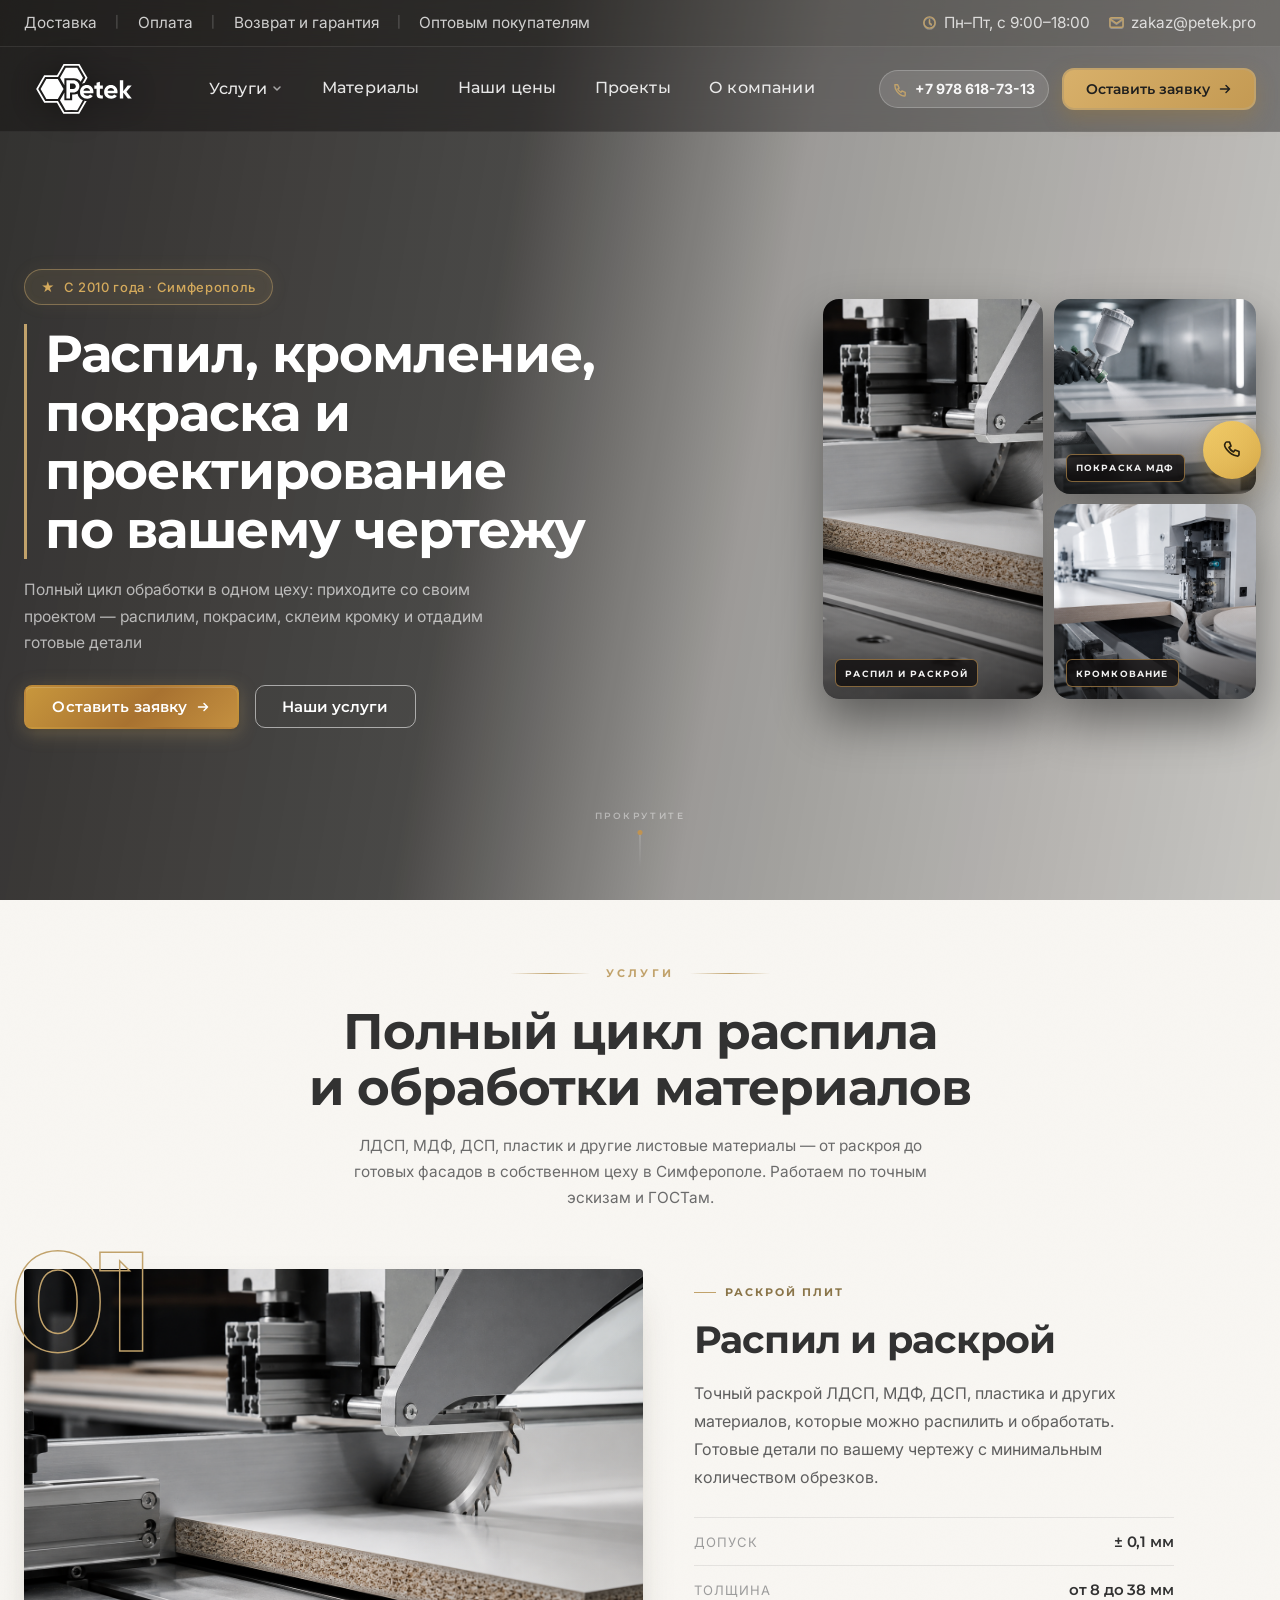
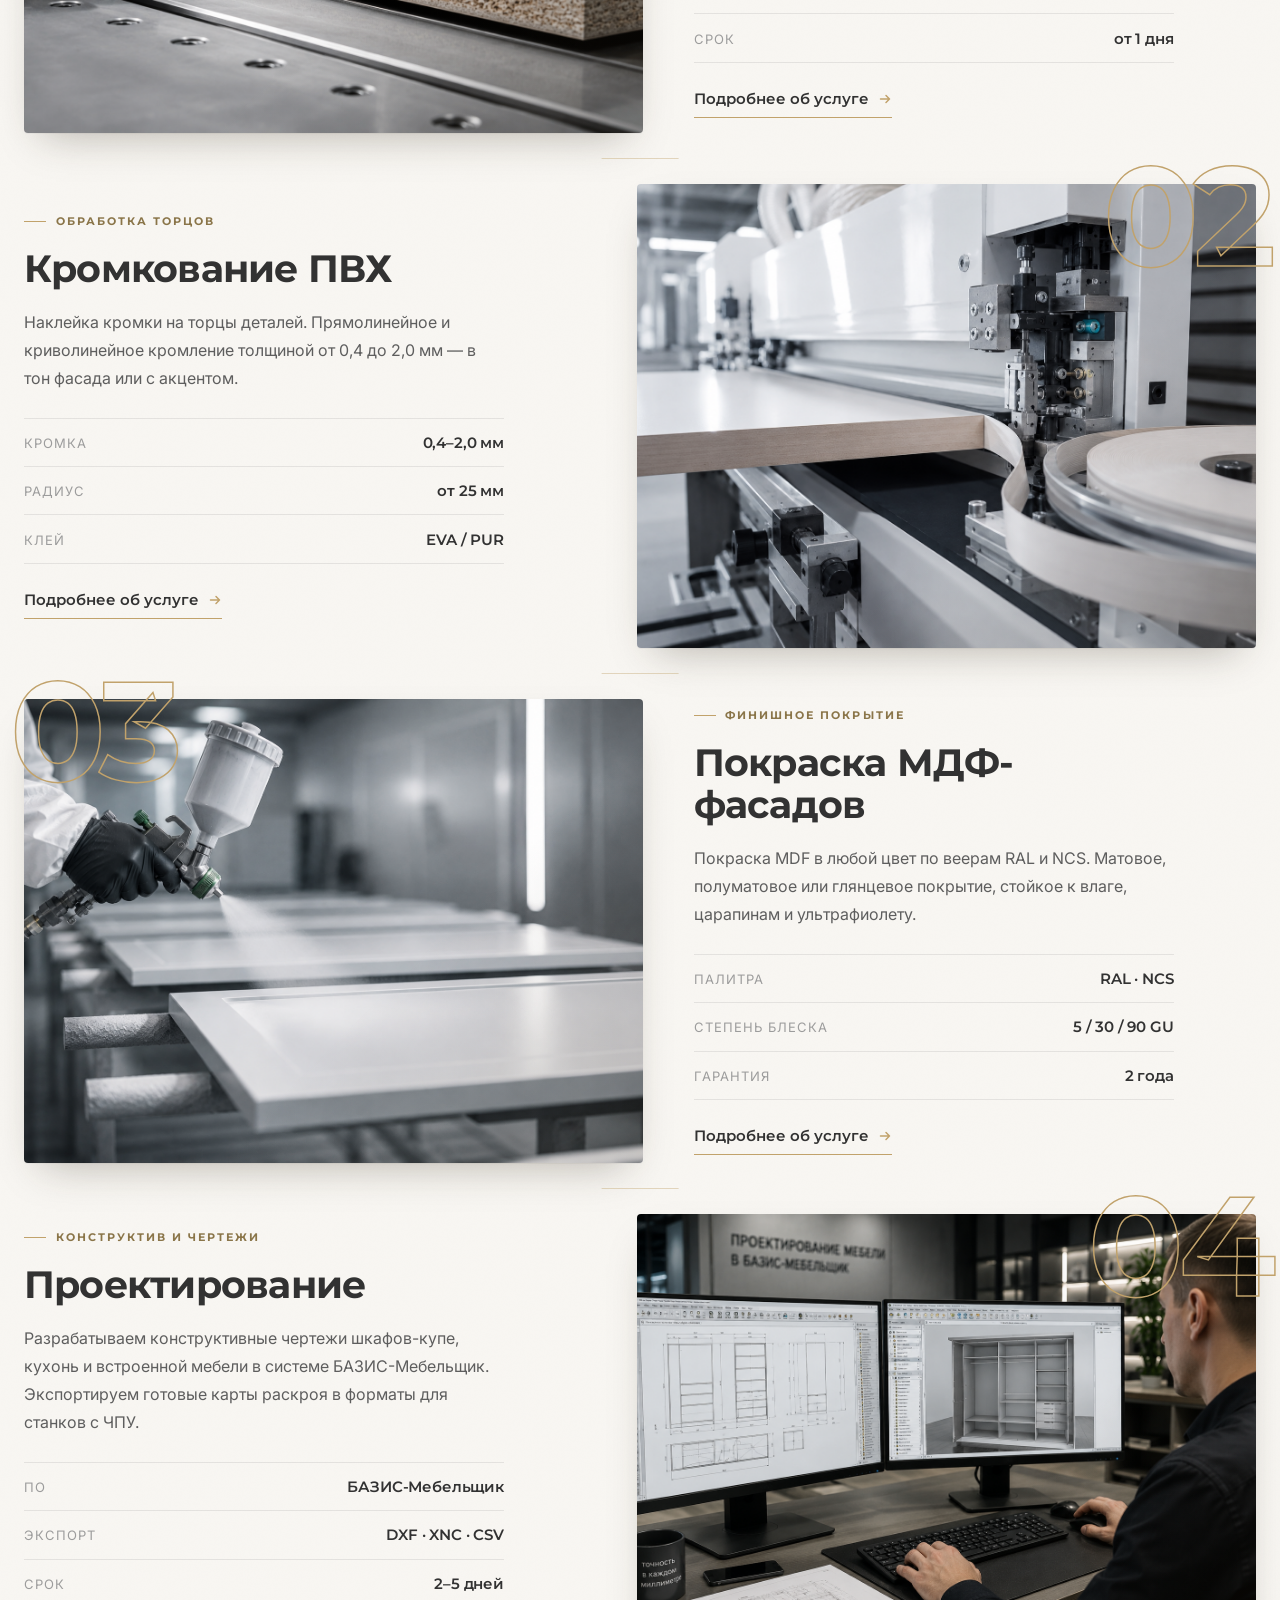
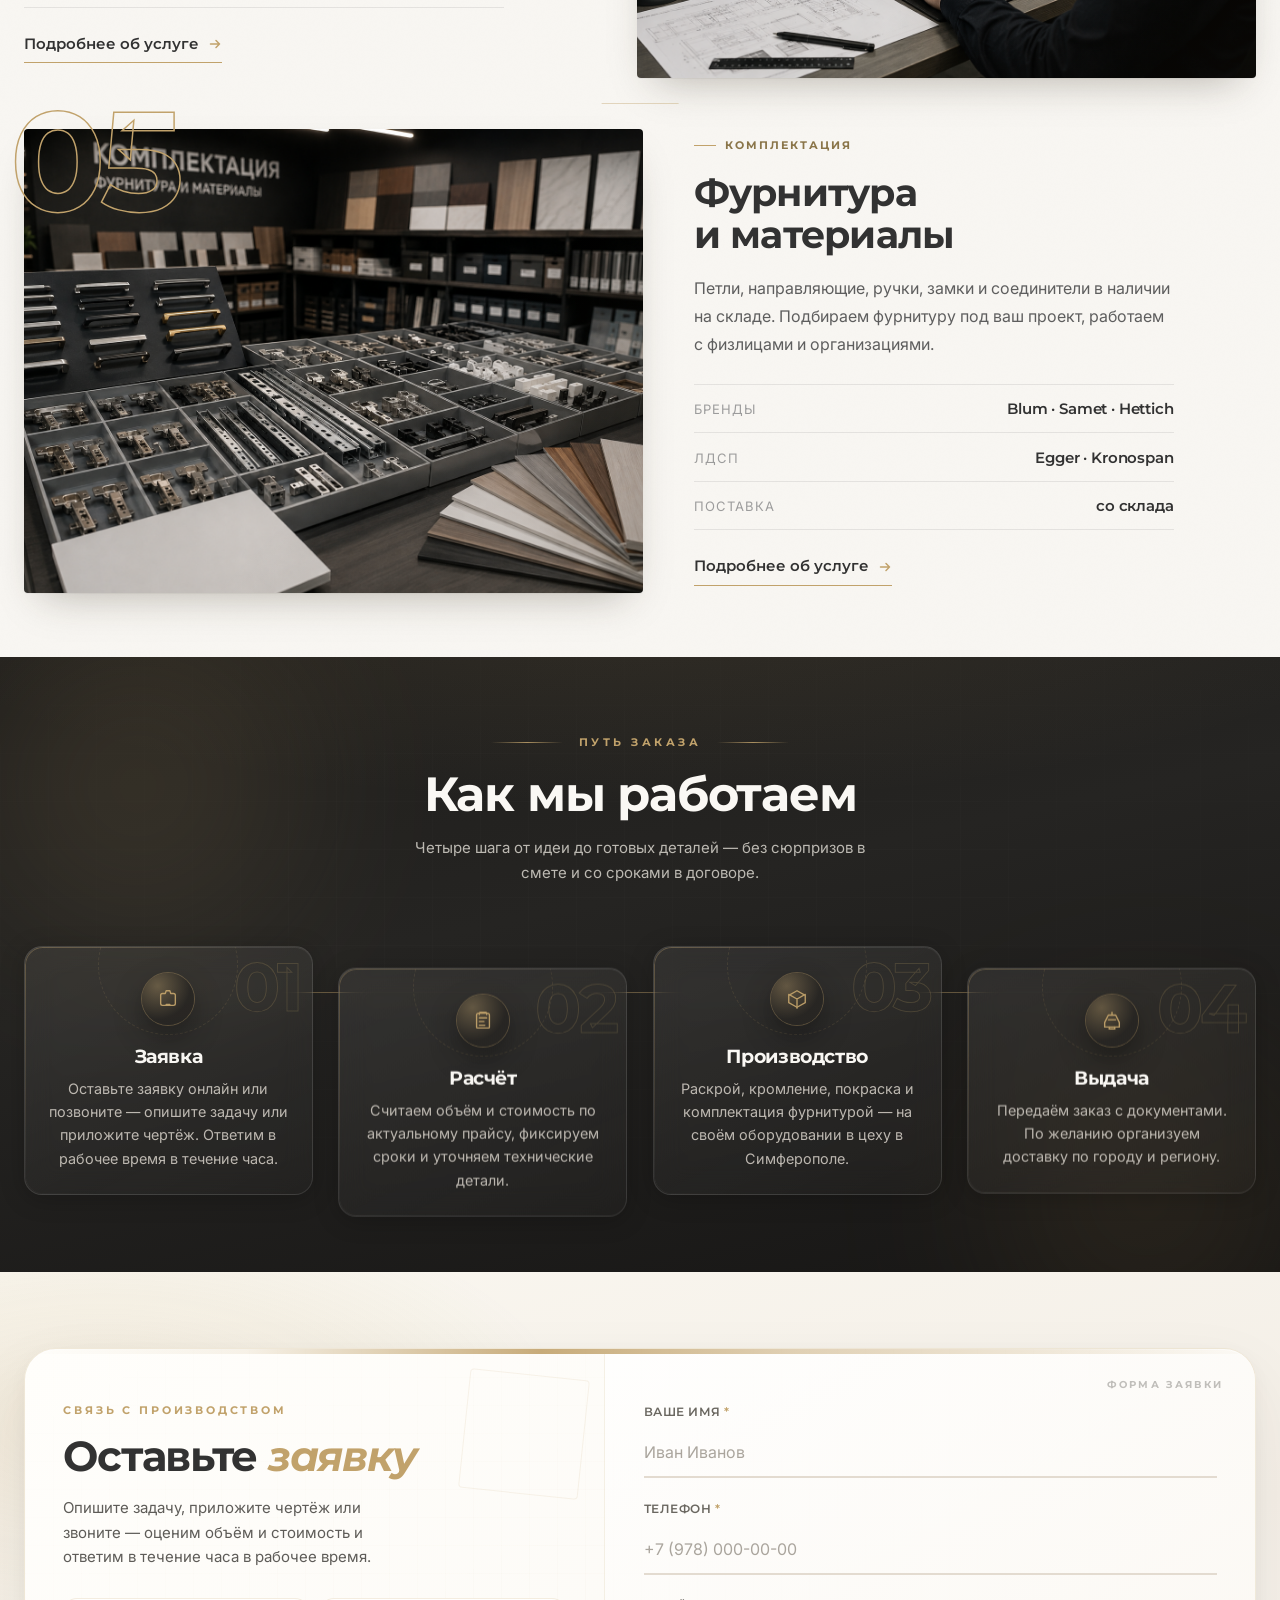
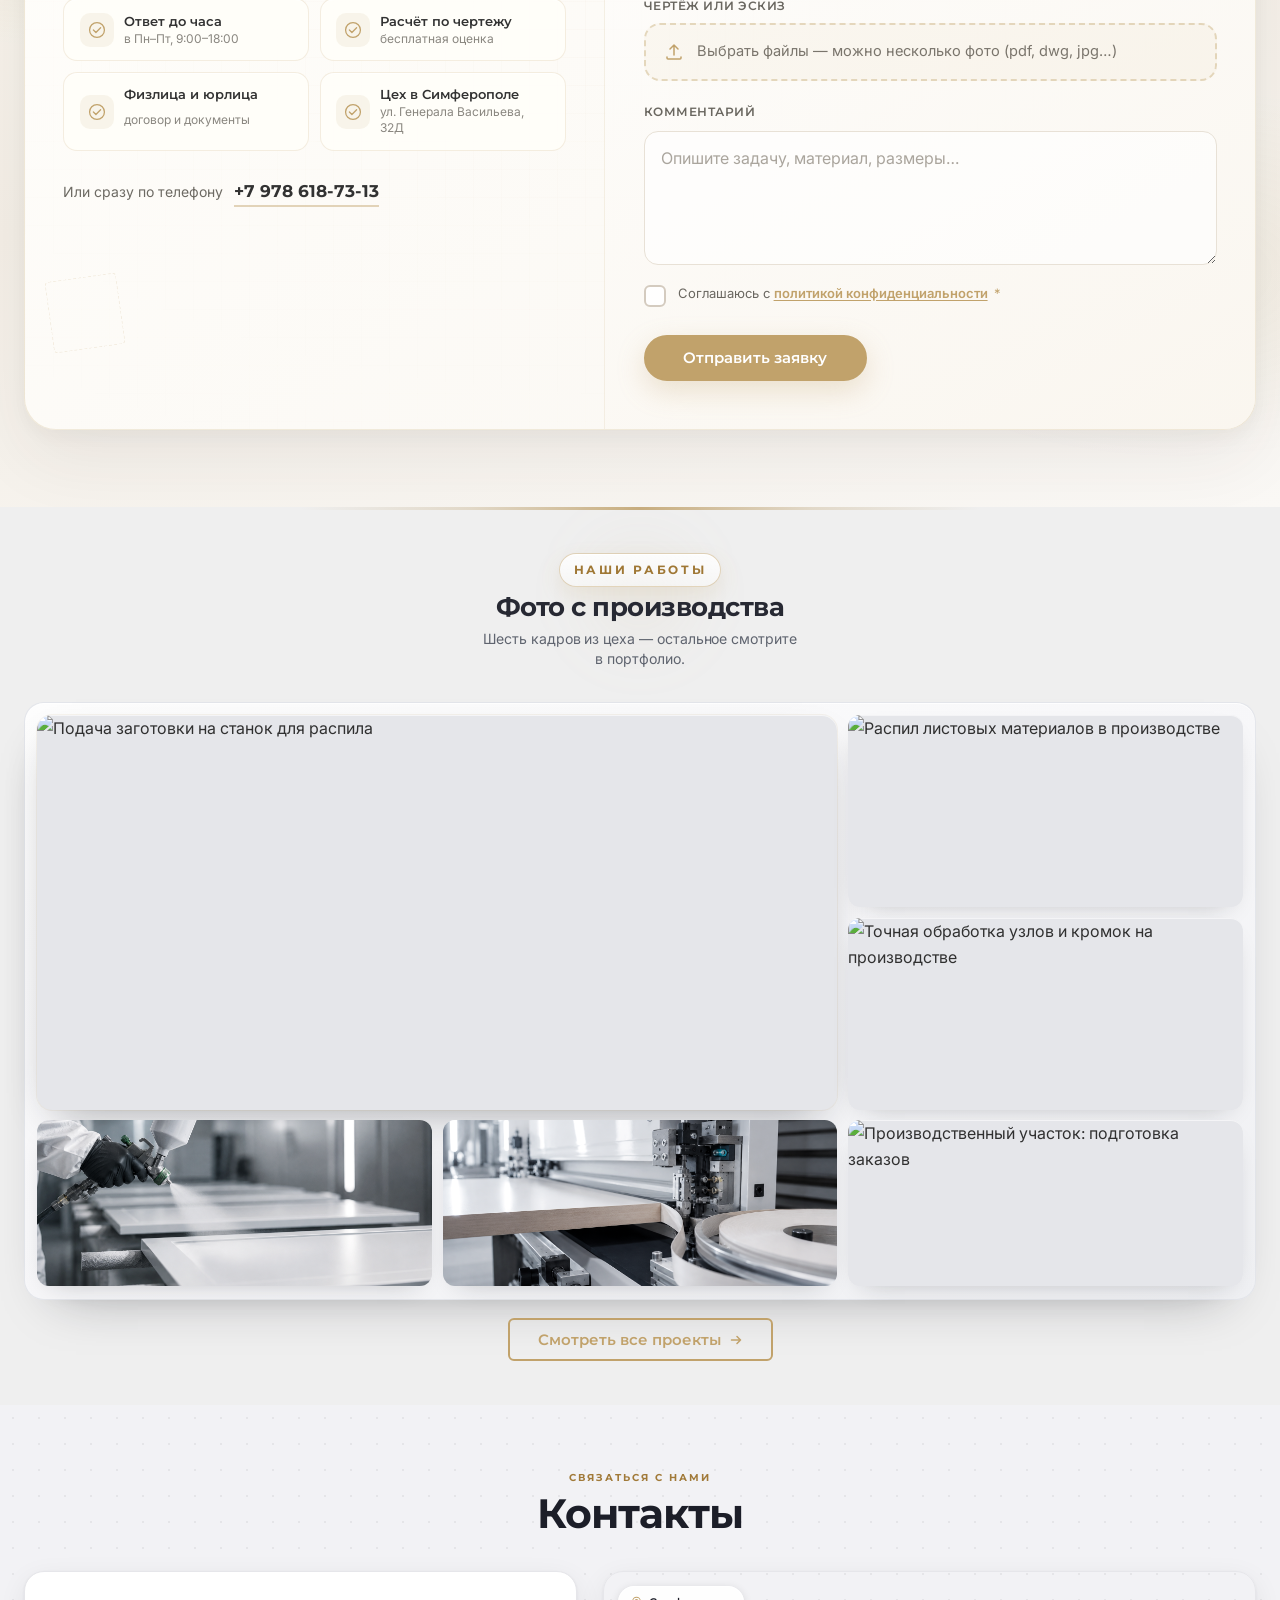
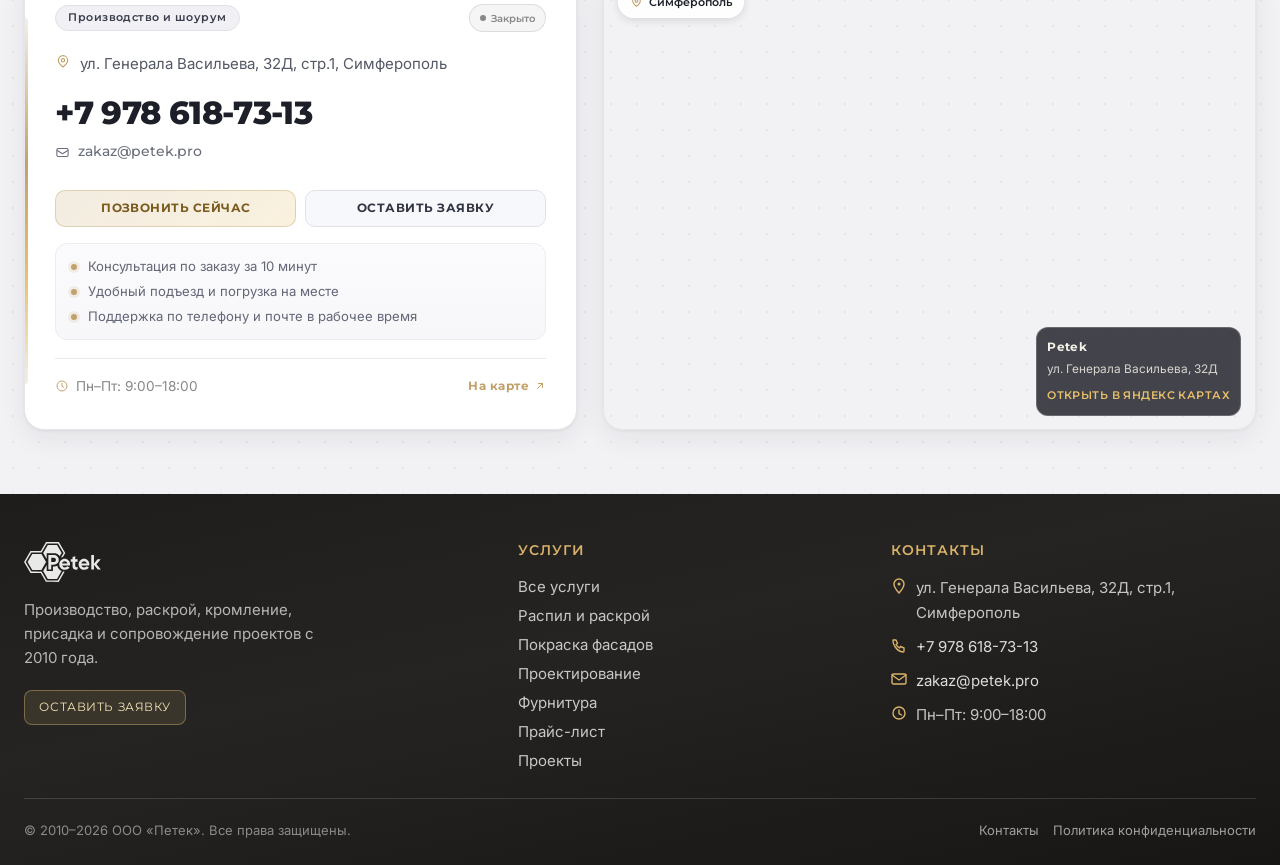
==== index.html @ 8c3cfc92 "Update service descriptions and improve content consistency across multiple pages - Revised service " ====
<!DOCTYPE html>
<html lang="ru">
<head>
  <meta charset="UTF-8" />
  <meta name="viewport" content="width=device-width, initial-scale=1.0" />
  <meta name="description" content="Petek — профессиональный распил, покраска, проектирование и фурнитура для мебели в Симферополе. ЛДСП, МДФ, ДСП, пластик и другие материалы. Работаем с 2010 года." />
  <meta name="robots" content="noindex, nofollow" />
  <title>Petek — распил, покраска, проектирование и фурнитура для мебели в Симферополе.</title>

  <link rel="canonical" href="https://petek.pro/" />

  <!-- Open Graph -->
  <meta property="og:type" content="website" />
  <meta property="og:url" content="https://petek.pro/" />
  <meta property="og:title" content="Petek — распил, покраска, проектирование и фурнитура для мебели в Симферополе." />
  <meta property="og:description" content="Профессиональный распил, покраска, проектирование и фурнитура для мебели в Симферополе. Работаем с 2010 года." />
  <meta property="og:image" content="https://petek.pro/img/og-preview.jpg" />
  <meta property="og:locale" content="ru_RU" />
  <meta property="og:site_name" content="Petek" />

  <!-- Favicon -->
  <link rel="icon" type="image/svg+xml" href="img/logo/logo-default.svg" />

  <!-- Preload LCP image -->
  <link rel="preload" as="image" href="img/DSC00100.jpg" />

  <link rel="stylesheet" href="css/secondary.css" />

  <script type="application/ld+json">
  {
    "@context": "https://schema.org",
    "@type": "LocalBusiness",
    "name": "Petek",
    "url": "https://petek.pro/",
    "telephone": "+7-978-618-73-13",
    "email": "zakaz@petek.pro",
    "address": {
      "@type": "PostalAddress",
      "streetAddress": "ул. Генерала Васильева, 32Д, стр.1",
      "addressLocality": "Симферополь",
      "addressCountry": "RU"
    },
    "openingHours": "Mo-Fr 09:00-18:00",
    "foundingDate": "2010",
    "description": "Профессиональный распил, кромление, покраска МДФ-фасадов и проектирование мебели в Симферополе. Работаем с ЛДСП, МДФ, ДСП, пластиком и другими материалами."
  }
  </script>
</head>
<body class="page-home">

  <!-- ===================== HEADER ===================== -->
  <header class="site-header site-header--home" id="site-header">

    <!-- Utility strip -->
    <div class="header-util">
      <div class="container header-util__inner">
        <div class="header-util__group">
          <a href="delivery.html" class="header-util__item header-util__item--link">Доставка</a>
          <span class="header-util__sep" aria-hidden="true">|</span>
          <a href="payment.html" class="header-util__item header-util__item--link">Оплата</a>
          <span class="header-util__sep" aria-hidden="true">|</span>
          <a href="warranty.html" class="header-util__item header-util__item--link">Возврат и гарантия</a>
          <span class="header-util__sep" aria-hidden="true">|</span>
          <a href="wholesale.html" class="header-util__item header-util__item--link">Оптовым покупателям</a>
        </div>
        <div class="header-util__group">
          <span class="header-util__item">
            <svg width="13" height="13" viewBox="0 0 16 16" fill="none" aria-hidden="true"><circle cx="8" cy="8" r="6" stroke="currentColor" stroke-width="1.5"/><path d="M8 5v3.5l2 1.5" stroke="currentColor" stroke-width="1.5" stroke-linecap="round" stroke-linejoin="round"/></svg>
            Пн–Пт, с 9:00–18:00
          </span>
          <a href="mailto:zakaz@petek.pro" class="header-util__item header-util__item--link">
            <svg width="13" height="13" viewBox="0 0 16 16" fill="none" aria-hidden="true"><rect x="1" y="3" width="14" height="10" rx="1.5" stroke="currentColor" stroke-width="1.5"/><path d="M1 4l7 5 7-5" stroke="currentColor" stroke-width="1.5" stroke-linecap="round"/></svg>
            zakaz@petek.pro
          </a>
        </div>
      </div>
    </div>

    <!-- Main header -->
    <div class="header-main">
      <div class="container header-main__inner">

        <a href="index.html" class="header-logo" aria-label="Petek — на главную">
          <img src="img/logo/logo-white.svg" alt="Petek логотип" width="120" height="44" />
        </a>

        <nav class="site-nav" id="site-nav" aria-label="Основная навигация">
          <div class="site-nav__dropdown">
            <button type="button" class="site-nav__dropdown-trigger" aria-expanded="false" aria-haspopup="true" aria-controls="nav-services-menu" id="nav-services-btn">
              Услуги
              <svg class="site-nav__dropdown-chevron" width="10" height="10" viewBox="0 0 10 10" fill="none" aria-hidden="true"><path d="M2 3l3 3 3-3" stroke="currentColor" stroke-width="1.5" stroke-linecap="round" stroke-linejoin="round"/></svg>
            </button>
            <div class="site-nav__dropdown-panel" id="nav-services-menu" aria-labelledby="nav-services-btn">
              <div class="site-nav__dropdown-group">
                <p class="site-nav__dropdown-label">Распил и обработка</p>
                <a href="raspiil.html" class="site-nav__dropdown-link">Распил и обработка материалов</a>
                <a href="raspiil.html#kromka" class="site-nav__dropdown-link">Кромление ЛДСП, ДСП и МДФ</a>
                <a href="raspiil.html#prisadka" class="site-nav__dropdown-link">Присадка ЛДСП / ДСП / МДФ</a>
                <a href="chpu.html" class="site-nav__dropdown-link">Распил ЛДСП на ЧПУ</a>
                <a href="raspiil.html#frezka" class="site-nav__dropdown-link">Фрезеровка и эскизные детали</a>
              </div>
              <div class="site-nav__dropdown-group">
                <p class="site-nav__dropdown-label">Изготовление и покраска</p>
                <a href="korpusa.html" class="site-nav__dropdown-link">Корпуса для кухни и шкафов-купе</a>
                <a href="proektirovanie.html#stoleshnitsy" class="site-nav__dropdown-link">Изготовление столешниц и подоконников</a>
                <a href="proektirovanie.html" class="site-nav__dropdown-link">Кухни, гардеробные и детская мебель</a>
                <a href="pokraska.html" class="site-nav__dropdown-link">Покраска МДФ-фасадов</a>
                <a href="proektirovanie.html" class="site-nav__dropdown-link">Проектирование в БАЗИС-Мебельщик</a>
              </div>
              <div class="site-nav__dropdown-footer">
                <a href="services.html" class="site-nav__dropdown-more">Все услуги</a>
              </div>
            </div>
          </div>

          <a href="furnitura.html" class="site-nav__link">Материалы</a>
          <a href="prices.html" class="site-nav__link">Наши цены</a>
          <a href="gallery.html" class="site-nav__link">Проекты</a>
          <a href="contacts.html" class="site-nav__link">О компании</a>
        </nav>

        <div class="header-actions">
          <a href="tel:+79786187313" class="header-phone" aria-label="Позвонить +7 978 618-73-13">
            <svg width="15" height="15" viewBox="0 0 16 16" fill="none" aria-hidden="true"><path d="M2 3h3l1.5 3.5-1.5 1a8 8 0 0 0 3.5 3.5l1-1.5L13 11v3a1 1 0 0 1-1 1C5 14 2 7 2 4a1 1 0 0 1 1-1h-1z" stroke="currentColor" stroke-width="1.5" stroke-linejoin="round"/></svg>
            +7 978 618-73-13
          </a>
          <a href="#order" class="btn btn-primary header-cta" data-open-quick-modal="true">
            Оставить заявку
            <svg class="header-cta__arrow" width="14" height="14" viewBox="0 0 14 14" fill="none" aria-hidden="true"><path d="M2.5 7h9M8 3.5l3.5 3.5L8 10.5" stroke="currentColor" stroke-width="1.5" stroke-linecap="round" stroke-linejoin="round"/></svg>
          </a>
        </div>

        <button class="site-header__burger" id="burger-btn" aria-controls="site-nav" aria-expanded="false" aria-label="Открыть меню">
          <span></span><span></span><span></span>
        </button>
      </div>
    </div>

    <div class="site-header__overlay" id="nav-overlay"></div>
  </header>

  <main>
  <!-- ===================== TOP HERO ===================== -->
  <section class="top-hero" aria-label="Главный экран">

    <!-- Background slideshow -->
    <div class="top-hero__slides" aria-hidden="true">
      <div class="top-hero__slide is-active" style="background-image: url('img/DSC00100.jpg')"></div>
      <!-- <div class="top-hero__slide" style="background-image: url('img/DSC00183.jpg')"></div>  -->
      <div class="top-hero__slide is-active" style="background-image: url('img/DSC02245.jpg')"></div>
      <!-- <div class="top-hero__slide" style="background-image: url('img/DSC00193.jpg')"></div> -->
      <div class="top-hero__slide" style="background-image: url('img/DSC00203.jpg')"></div>
    </div>

    <div class="top-hero__bg" aria-hidden="true"></div>

    <div class="container top-hero__inner">
      <div class="top-hero__content">

        <div class="top-hero__badge top-hero--anim" style="--delay:.05s">
          <span class="top-hero__badge-star" aria-hidden="true">★</span>
          С 2010 года &middot; Симферополь
        </div>

        <h1 class="top-hero__title top-hero--anim" style="--delay:.15s">
          Распил, кромление,<br />
          покраска и проектирование<br />
          по вашему чертежу
        </h1>

        <p class="top-hero__sub top-hero--anim" style="--delay:.28s">
          Полный цикл обработки в одном цеху: приходите со своим проектом — распилим, покрасим, склеим кромку и отдадим готовые детали
        </p>

        <div class="top-hero__cta top-hero--anim" style="--delay:.38s">
          <a href="#order" class="btn btn-primary" data-open-quick-modal="true">
            Оставить заявку
            <svg width="14" height="14" viewBox="0 0 14 14" fill="none" aria-hidden="true"><path d="M2.5 7h9M8 3.5l3.5 3.5L8 10.5" stroke="currentColor" stroke-width="1.5" stroke-linecap="round" stroke-linejoin="round"/></svg>
          </a>
          <a href="#services" class="btn btn-outline top-hero__btn-outline">Наши услуги</a>
        </div>

      </div>

      <!-- Photo collage -->
      <div class="top-hero__photos top-hero--anim" style="--delay:.22s" aria-hidden="true">
        <div class="hero-photo-card hero-photo-card--tall" style="--bob-dur:5.2s; --bob-delay:0s; --card-delay:.3s">
          <img src="img/raspil.png" alt="Распил и обработка материалов" loading="eager" />
          <div class="hero-photo-card__overlay"></div>
          <span class="hero-photo-card__chip">Распил и раскрой</span>
        </div>
        <div class="hero-photo-card hero-photo-card--sm" style="--bob-dur:4.6s; --bob-delay:.8s; --card-delay:.5s">
          <img src="img/pokraska.png" alt="Покраска МДФ фасадов" loading="eager" />
          <div class="hero-photo-card__overlay"></div>
          <span class="hero-photo-card__chip">Покраска МДФ</span>
        </div>
        <div class="hero-photo-card hero-photo-card--sm" style="--bob-dur:6s; --bob-delay:1.4s; --card-delay:.65s">
          <img src="img/kromka.png" alt="Кромкование" loading="eager" />
          <div class="hero-photo-card__overlay"></div>
          <span class="hero-photo-card__chip">Кромкование</span>
        </div>
      </div>
    </div>

    <!-- Scroll hint -->
    <div class="top-hero__scroll-hint" aria-hidden="true">
      <span class="top-hero__scroll-text">Прокрутите</span>
      <span class="top-hero__scroll-line">
        <span class="top-hero__scroll-dot"></span>
      </span>
    </div>

  </section>

    <!-- ===================== SERVICES (Editorial) ===================== -->
    <section class="svc-edit" id="services">
      <div class="container">

        <!-- Section header — magazine masthead -->
        <header class="svc-edit__header">
          <div class="svc-edit__header-top">
            <div class="svc-edit__header-line" aria-hidden="true"></div>
            <span class="svc-edit__eyebrow">Услуги</span>
            <div class="svc-edit__header-line" aria-hidden="true"></div>
          </div>

          <h2 class="svc-edit__heading">Полный цикл распила<br>и обработки материалов</h2>
          <p class="svc-edit__lede">ЛДСП, МДФ, ДСП, пластик и другие листовые материалы — от раскроя до готовых фасадов в собственном цеху в Симферополе. Работаем по точным эскизам и ГОСТам.</p>
        </header>

        <!-- Editorial rows -->
        <div class="svc-edit__list">

          <!-- 01 Распил -->
          <article class="svc-edit__item">
            <a class="svc-edit__row" href="raspiil.html">
              <div class="svc-edit__media">
                <span class="svc-edit__num" aria-hidden="true">01</span>
                <div class="svc-edit__img-frame">
                  <img class="svc-edit__img" src="img/raspil.png" alt="Распил материалов на форматно-раскроечном станке" loading="lazy" />
                  <div class="svc-edit__img-shade" aria-hidden="true"></div>
                </div>
              </div>
              <div class="svc-edit__content">
                <span class="svc-edit__category">Раскрой плит</span>
                <h3 class="svc-edit__title">Распил и&nbsp;раскрой</h3>
                <p class="svc-edit__desc">Точный раскрой ЛДСП, МДФ, ДСП, пластика и других материалов, которые можно распилить и обработать. Готовые детали по вашему чертежу с минимальным количеством обрезков.</p>
                <ul class="svc-edit__features">
                  <li><span>Допуск</span><strong>±&nbsp;0,1&nbsp;мм</strong></li>
                  <li><span>Толщина</span><strong>от 8 до 38&nbsp;мм</strong></li>
                  <li><span>Срок</span><strong>от 1&nbsp;дня</strong></li>
                </ul>
                <span class="svc-edit__cta">Подробнее об услуге
                  <svg width="14" height="14" viewBox="0 0 14 14" fill="none" aria-hidden="true"><path d="M2.5 7h9M8 3.5l3.5 3.5L8 10.5" stroke="currentColor" stroke-width="1.5" stroke-linecap="round" stroke-linejoin="round"/></svg>
                </span>
              </div>
            </a>
          </article>

          <!-- 02 Кромкование (reverse) -->
          <article class="svc-edit__item svc-edit__item--reverse">
            <a class="svc-edit__row" href="raspiil.html">
              <div class="svc-edit__media">
                <span class="svc-edit__num" aria-hidden="true">02</span>
                <div class="svc-edit__img-frame">
                  <img class="svc-edit__img" src="img/kromka.png" alt="Кромкование ПВХ кромкой" loading="lazy" />
                  <div class="svc-edit__img-shade" aria-hidden="true"></div>
                </div>
              </div>
              <div class="svc-edit__content">
                <span class="svc-edit__category">Обработка торцов</span>
                <h3 class="svc-edit__title">Кромкование ПВХ</h3>
                <p class="svc-edit__desc">Наклейка кромки на торцы деталей. Прямолинейное и криволинейное кромление толщиной от 0,4 до 2,0 мм — в тон фасада или с акцентом.</p>
                <ul class="svc-edit__features">
                  <li><span>Кромка</span><strong>0,4–2,0&nbsp;мм</strong></li>
                  <li><span>Радиус</span><strong>от 25&nbsp;мм</strong></li>
                  <li><span>Клей</span><strong>EVA / PUR</strong></li>
                </ul>
                <span class="svc-edit__cta">Подробнее об услуге
                  <svg width="14" height="14" viewBox="0 0 14 14" fill="none" aria-hidden="true"><path d="M2.5 7h9M8 3.5l3.5 3.5L8 10.5" stroke="currentColor" stroke-width="1.5" stroke-linecap="round" stroke-linejoin="round"/></svg>
                </span>
              </div>
            </a>
          </article>

          <!-- 03 Покраска фасадов -->
          <article class="svc-edit__item">
            <a class="svc-edit__row" href="pokraska.html">
              <div class="svc-edit__media">
                <span class="svc-edit__num" aria-hidden="true">03</span>
                <div class="svc-edit__img-frame">
                  <img class="svc-edit__img" src="img/pokraska.png" alt="Покраска МДФ-фасадов в покрасочной камере" loading="lazy" />
                  <div class="svc-edit__img-shade" aria-hidden="true"></div>
                </div>
              </div>
              <div class="svc-edit__content">
                <span class="svc-edit__category">Финишное покрытие</span>
                <h3 class="svc-edit__title">Покраска МДФ-фасадов</h3>
                <p class="svc-edit__desc">Покраска MDF в любой цвет по веерам RAL и NCS. Матовое, полуматовое или глянцевое покрытие, стойкое к влаге, царапинам и ультрафиолету.</p>
                <ul class="svc-edit__features">
                  <li><span>Палитра</span><strong>RAL · NCS</strong></li>
                  <li><span>Степень блеска</span><strong>5 / 30 / 90 GU</strong></li>
                  <li><span>Гарантия</span><strong>2&nbsp;года</strong></li>
                </ul>
                <span class="svc-edit__cta">Подробнее об услуге
                  <svg width="14" height="14" viewBox="0 0 14 14" fill="none" aria-hidden="true"><path d="M2.5 7h9M8 3.5l3.5 3.5L8 10.5" stroke="currentColor" stroke-width="1.5" stroke-linecap="round" stroke-linejoin="round"/></svg>
                </span>
              </div>
            </a>
          </article>

          <!-- 04 Проектирование (reverse) -->
          <article class="svc-edit__item svc-edit__item--reverse">
            <a class="svc-edit__row" href="proektirovanie.html">
              <div class="svc-edit__media">
                <span class="svc-edit__num" aria-hidden="true">04</span>
                <div class="svc-edit__img-frame">
                  <img class="svc-edit__img" src="img/proektirovanie.png" alt="Проектирование мебели в БАЗИС-Мебельщик" loading="lazy" />
                  <div class="svc-edit__img-shade" aria-hidden="true"></div>
                </div>
              </div>
              <div class="svc-edit__content">
                <span class="svc-edit__category">Конструктив и&nbsp;чертежи</span>
                <h3 class="svc-edit__title">Проектирование</h3>
                <p class="svc-edit__desc">Разрабатываем конструктивные чертежи шкафов-купе, кухонь и встроенной мебели в системе БАЗИС-Мебельщик. Экспортируем готовые карты раскроя в форматы для станков с ЧПУ.</p>
                <ul class="svc-edit__features">
                  <li><span>ПО</span><strong>БАЗИС-Мебельщик</strong></li>
                  <li><span>Экспорт</span><strong>DXF · XNC · CSV</strong></li>
                  <li><span>Срок</span><strong>2–5&nbsp;дней</strong></li>
                </ul>
                <span class="svc-edit__cta">Подробнее об услуге
                  <svg width="14" height="14" viewBox="0 0 14 14" fill="none" aria-hidden="true"><path d="M2.5 7h9M8 3.5l3.5 3.5L8 10.5" stroke="currentColor" stroke-width="1.5" stroke-linecap="round" stroke-linejoin="round"/></svg>
                </span>
              </div>
            </a>
          </article>

          <!-- 05 Фурнитура -->
          <article class="svc-edit__item">
            <a class="svc-edit__row" href="furnitura.html">
              <div class="svc-edit__media">
                <span class="svc-edit__num" aria-hidden="true">05</span>
                <div class="svc-edit__img-frame">
                  <img class="svc-edit__img" src="img/material.png" alt="Фурнитура Blum, Samet и материалы на складе" loading="lazy" />
                  <div class="svc-edit__img-shade" aria-hidden="true"></div>
                </div>
              </div>
              <div class="svc-edit__content">
                <span class="svc-edit__category">Комплектация</span>
                <h3 class="svc-edit__title">Фурнитура и&nbsp;материалы</h3>
                <p class="svc-edit__desc">Петли, направляющие, ручки, замки и соединители в наличии на складе. Подбираем фурнитуру под ваш проект, работаем с физлицами и организациями.</p>
                <ul class="svc-edit__features">
                  <li><span>Бренды</span><strong>Blum · Samet · Hettich</strong></li>
                  <li><span>ЛДСП</span><strong>Egger · Kronospan</strong></li>
                  <li><span>Поставка</span><strong>со склада</strong></li>
                </ul>
                <span class="svc-edit__cta">Подробнее об услуге
                  <svg width="14" height="14" viewBox="0 0 14 14" fill="none" aria-hidden="true"><path d="M2.5 7h9M8 3.5l3.5 3.5L8 10.5" stroke="currentColor" stroke-width="1.5" stroke-linecap="round" stroke-linejoin="round"/></svg>
                </span>
              </div>
            </a>
          </article>

        </div>
      </div>
    </section>

    <!-- ===================== HOW WE WORK ===================== -->
    <section class="section process-flow" id="how-we-work" aria-labelledby="process-flow-heading">
      <div class="process-flow__glow process-flow__glow--1" aria-hidden="true"></div>
      <div class="process-flow__glow process-flow__glow--2" aria-hidden="true"></div>
      <div class="process-flow__grid-bg" aria-hidden="true"></div>

      <div class="container process-flow__inner">
        <header class="process-flow__intro">
          <div class="process-flow__intro-top">
            <span class="process-flow__intro-line" aria-hidden="true"></span>
            <span class="process-flow__eyebrow">Путь заказа</span>
            <span class="process-flow__intro-line" aria-hidden="true"></span>
          </div>
          <h2 id="process-flow-heading" class="process-flow__heading">Как мы работаем</h2>
          <p class="process-flow__lede">Четыре шага от идеи до готовых деталей — без сюрпризов в смете и со сроками в договоре.</p>
        </header>

        <ol class="process-flow__track">
          <li class="process-flow__node">
            <article class="process-card">
              <span class="process-card__watermark" aria-hidden="true">01</span>
              <div class="process-card__orbit" aria-hidden="true"></div>
              <div class="process-card__icon" aria-hidden="true">
                <svg width="22" height="22" viewBox="0 0 24 24" fill="none"><path d="M10 3h4l1 3h3a2 2 0 012 2v9a2 2 0 01-2 2H6a2 2 0 01-2-2V8a2 2 0 012-2h3l1-3z" stroke="currentColor" stroke-width="1.5" stroke-linejoin="round"/><path d="M10 18h4" stroke="currentColor" stroke-width="1.5" stroke-linecap="round"/></svg>
              </div>
              <h3 class="process-card__title">Заявка</h3>
              <p class="process-card__desc">Оставьте заявку онлайн или позвоните — опишите задачу или приложите чертёж. Ответим в рабочее время в течение часа.</p>
            </article>
          </li>

          <li class="process-flow__node">
            <article class="process-card">
              <span class="process-card__watermark" aria-hidden="true">02</span>
              <div class="process-card__orbit" aria-hidden="true"></div>
              <div class="process-card__icon" aria-hidden="true">
                <svg width="22" height="22" viewBox="0 0 24 24" fill="none"><path d="M7 4h10a2 2 0 012 2v13a1 1 0 01-1 1H6a1 1 0 01-1-1V6a2 2 0 012-2z" stroke="currentColor" stroke-width="1.5"/><path d="M8 9h8M8 13h5M8 17h6" stroke="currentColor" stroke-width="1.5" stroke-linecap="round"/><path d="M16 6V4a1 1 0 00-1-1h-6a1 1 0 00-1 1v2" stroke="currentColor" stroke-width="1.5"/></svg>
              </div>
              <h3 class="process-card__title">Расчёт</h3>
              <p class="process-card__desc">Считаем объём и стоимость по актуальному прайсу, фиксируем сроки и уточняем технические детали.</p>
            </article>
          </li>

          <li class="process-flow__node">
            <article class="process-card">
              <span class="process-card__watermark" aria-hidden="true">03</span>
              <div class="process-card__orbit" aria-hidden="true"></div>
              <div class="process-card__icon" aria-hidden="true">
                <svg width="22" height="22" viewBox="0 0 24 24" fill="none"><path d="M12 3l9 5v8l-9 5-9-5V8l9-5z" stroke="currentColor" stroke-width="1.5" stroke-linejoin="round"/><path d="M12 12v10M12 12l9-5M12 12L3 7" stroke="currentColor" stroke-width="1.5" stroke-linecap="round" stroke-linejoin="round"/></svg>
              </div>
              <h3 class="process-card__title">Производство</h3>
              <p class="process-card__desc">Раскрой, кромление, покраска и комплектация фурнитурой — на своём оборудовании в цеху в Симферополе.</p>
            </article>
          </li>

          <li class="process-flow__node">
            <article class="process-card">
              <span class="process-card__watermark" aria-hidden="true">04</span>
              <div class="process-card__orbit" aria-hidden="true"></div>
              <div class="process-card__icon" aria-hidden="true">
                <svg width="22" height="22" viewBox="0 0 24 24" fill="none"><path d="M4 14l4-8h8l4 8v5H4v-5z" stroke="currentColor" stroke-width="1.5" stroke-linejoin="round"/><path d="M9 19v2h6v-2M12 6V3M8 11h8" stroke="currentColor" stroke-width="1.5" stroke-linecap="round"/></svg>
              </div>
              <h3 class="process-card__title">Выдача</h3>
              <p class="process-card__desc">Передаём заказ с документами. По желанию организуем доставку по городу и региону.</p>
            </article>
          </li>
        </ol>
      </div>
    </section>

    <!-- ===================== ORDER FORM ===================== -->
    <section class="section order order--studio" id="order" aria-labelledby="order-heading">
      <div class="order__studio-bg" aria-hidden="true"></div>
      <div class="container">
        <div class="order__shell">
          <div class="order__shell-top" aria-hidden="true"></div>
          <div class="order__shell-grid" aria-hidden="true"></div>

          <div class="order__wrap">
            <div class="order__aside" aria-labelledby="order-heading">
              <header class="order__mast">
                <p class="order__eyebrow">Связь с производством</p>
                <h2 class="order__title" id="order-heading">
                  Оставьте <span class="order__title-accent">заявку</span>
                </h2>
                <p class="order__lead">
                  Опишите задачу, приложите чертёж или звоните — оценим объём и стоимость и ответим в течение часа в рабочее время.
                </p>
              </header>

              <ul class="order__benefits">
                <li class="order__benefit">
                  <span class="order__benefit-ico" aria-hidden="true">
                    <svg width="18" height="18" viewBox="0 0 20 20" fill="none"><circle cx="10" cy="10" r="8.25" stroke="currentColor" stroke-width="1.4"/><path d="M6 10l2.8 2.8L14 7.5" stroke="currentColor" stroke-width="1.4" stroke-linecap="round" stroke-linejoin="round"/></svg>
                  </span>
                  <span class="order__benefit-label">Ответ до часа</span>
                  <span class="order__benefit-hint">в Пн–Пт, 9:00–18:00</span>
                </li>
                <li class="order__benefit">
                  <span class="order__benefit-ico" aria-hidden="true">
                    <svg width="18" height="18" viewBox="0 0 20 20" fill="none"><circle cx="10" cy="10" r="8.25" stroke="currentColor" stroke-width="1.4"/><path d="M6 10l2.8 2.8L14 7.5" stroke="currentColor" stroke-width="1.4" stroke-linecap="round" stroke-linejoin="round"/></svg>
                  </span>
                  <span class="order__benefit-label">Расчёт по чертежу</span>
                  <span class="order__benefit-hint">бесплатная оценка</span>
                </li>
                <li class="order__benefit">
                  <span class="order__benefit-ico" aria-hidden="true">
                    <svg width="18" height="18" viewBox="0 0 20 20" fill="none"><circle cx="10" cy="10" r="8.25" stroke="currentColor" stroke-width="1.4"/><path d="M6 10l2.8 2.8L14 7.5" stroke="currentColor" stroke-width="1.4" stroke-linecap="round" stroke-linejoin="round"/></svg>
                  </span>
                  <span class="order__benefit-label">Физлица и юрлица</span>
                  <span class="order__benefit-hint">договор и документы</span>
                </li>
                <li class="order__benefit">
                  <span class="order__benefit-ico" aria-hidden="true">
                    <svg width="18" height="18" viewBox="0 0 20 20" fill="none"><circle cx="10" cy="10" r="8.25" stroke="currentColor" stroke-width="1.4"/><path d="M6 10l2.8 2.8L14 7.5" stroke="currentColor" stroke-width="1.4" stroke-linecap="round" stroke-linejoin="round"/></svg>
                  </span>
                  <span class="order__benefit-label">Цех в Симферополе</span>
                  <span class="order__benefit-hint">ул. Генерала Васильева, 32Д</span>
                </li>
              </ul>

              <p class="order__direct">
                Или сразу по телефону
                <a href="tel:+79786187313" class="order__direct-link">+7 978 618-73-13</a>
              </p>
            </div>

            <div class="order__panel">
              <span class="order__panel-tag" aria-hidden="true">Форма заявки</span>

              <form class="order__form" id="order-form" novalidate enctype="multipart/form-data" aria-labelledby="order-heading">
                <div class="form-group">
                  <label class="form-label" for="f-name">Ваше имя <span aria-hidden="true">*</span></label>
                  <input class="form-control" type="text" id="f-name" name="name" placeholder="Иван Иванов" autocomplete="name" required />
                </div>

                <div class="form-group">
                  <label class="form-label" for="f-phone">Телефон <span aria-hidden="true">*</span></label>
                  <input class="form-control" type="tel" id="f-phone" name="phone" placeholder="+7 (978) 000-00-00" autocomplete="tel" required />
                </div>

                <div class="form-group">
                  <label class="form-label" for="f-file">Чертёж или эскиз</label>
                  <label class="file-upload" for="f-file" id="file-upload-label">
                    <svg width="22" height="22" viewBox="0 0 22 22" fill="none" aria-hidden="true"><path d="M11 14V4M7 8l4-4 4 4" stroke="currentColor" stroke-width="1.5" stroke-linecap="round" stroke-linejoin="round"/><path d="M4 16v1a1 1 0 0 0 1 1h12a1 1 0 0 0 1-1v-1" stroke="currentColor" stroke-width="1.5" stroke-linecap="round"/></svg>
                    <span id="file-name-display">Выбрать файлы — можно несколько фото (pdf, dwg, jpg…)</span>
                  </label>
                  <input class="form-control--file" type="file" id="f-file" name="attachments[]" multiple accept="image/*,.pdf,.dwg,.dxf,.jpg,.jpeg,.png,.webp,.zip,application/pdf" />
                </div>

                <div class="form-group">
                  <label class="form-label" for="f-comment">Комментарий</label>
                  <textarea class="form-control form-control--textarea" id="f-comment" name="comment" placeholder="Опишите задачу, материал, размеры…" rows="4"></textarea>
                </div>

                <div class="form-group form-group--checkbox">
                  <label class="order-checkbox" for="f-consent">
                    <input type="checkbox" id="f-consent" name="privacy_accept" value="yes" class="order-checkbox__input" required />
                    <span class="order-checkbox__box" aria-hidden="true">
                      <svg class="order-checkbox__check" width="12" height="10" viewBox="0 0 12 10" fill="none" aria-hidden="true"><path d="M1 5l3.5 3.5L11 1" stroke="currentColor" stroke-width="2" stroke-linecap="round" stroke-linejoin="round"/></svg>
                    </span>
                    <span class="order-checkbox__text">
                      Соглашаюсь с <a href="#" target="_blank" rel="noopener noreferrer">политикой конфиденциальности</a>
                      <span class="order-checkbox__req" aria-hidden="true">*</span>
                    </span>
                  </label>
                </div>

                <button type="submit" class="btn btn-primary order__submit">Отправить заявку</button>
              </form>
            </div>
          </div>
        </div>
      </div>
    </section>

    <!-- ===================== PROJECTS — редакторская сетка (6 фото) ===================== -->
    <section class="section section--gray proj-wall" id="projects-showcase" aria-labelledby="proj-heading">
      <div class="container">
        <div class="proj-wall__shell">
          <header class="proj-wall__intro">
            <p class="proj-wall__eyebrow">Наши работы</p>
            <h2 class="proj-wall__title" id="proj-heading">Фото с производства</h2>
            <p class="proj-wall__lead">Шесть кадров из цеха — остальное смотрите в портфолио.</p>
          </header>

          <div class="proj-wall__gallery-wrap">
            <div class="proj-show proj-show--editorial">
              <div class="proj-show-gallery" id="proj-show-gallery" aria-label="Примеры выполненных проектов">
                <div class="proj-editorial">
                  <figure class="proj-editorial__cell proj-editorial__cell--hero">
                    <button type="button" class="proj-collage__open" aria-label="Открыть фото крупно: подача заготовки на станок для распила">
                      <img src="img/DSC00056.jpg" alt="Подача заготовки на станок для распила" width="1200" height="900" loading="lazy" decoding="async" />
                    </button>
                  </figure>
                  <figure class="proj-editorial__cell proj-editorial__cell--a">
                    <button type="button" class="proj-collage__open" aria-label="Открыть фото крупно: распил листовых материалов">
                      <img src="img/DSC00100.jpg" alt="Распил листовых материалов в производстве" width="900" height="675" loading="lazy" decoding="async" />
                    </button>
                  </figure>
                  <figure class="proj-editorial__cell proj-editorial__cell--b">
                    <button type="button" class="proj-collage__open" aria-label="Открыть фото крупно: точная обработка узлов и кромок">
                      <img src="img/DSC00183.jpg" alt="Точная обработка узлов и кромок на производстве" width="900" height="675" loading="lazy" decoding="async" />
                    </button>
                  </figure>
                  <figure class="proj-editorial__cell proj-editorial__cell--c">
                    <button type="button" class="proj-collage__open" aria-label="Открыть фото крупно: покраска фасадов">
                      <img src="img/pokraska.png" alt="Покраска МДФ-фасадов и финишная отделка" width="900" height="600" loading="lazy" decoding="async" />
                    </button>
                  </figure>
                  <figure class="proj-editorial__cell proj-editorial__cell--d">
                    <button type="button" class="proj-collage__open" aria-label="Открыть фото крупно: кромление деталей">
                      <img src="img/kromka.png" alt="Кромление мебельных деталей на производстве" width="900" height="600" loading="lazy" decoding="async" />
                    </button>
                  </figure>
                  <figure class="proj-editorial__cell proj-editorial__cell--e">
                    <button type="button" class="proj-collage__open" aria-label="Открыть фото крупно: производственный участок">
                      <img src="img/DSC02245.jpg" alt="Производственный участок: подготовка заказов" width="900" height="600" loading="lazy" decoding="async" />
                    </button>
                  </figure>
                </div>
              </div>
            </div>

            <div class="proj-wall__cta">
              <a href="gallery.html" class="btn btn-outline proj-wall__cta-btn">
                Смотреть все проекты
                <svg width="14" height="14" viewBox="0 0 14 14" fill="none" aria-hidden="true"><path d="M2.5 7h9M8 3.5l3.5 3.5L8 10.5" stroke="currentColor" stroke-width="1.5" stroke-linecap="round" stroke-linejoin="round"/></svg>
              </a>
            </div>
          </div>
        </div>
      </div>
    </section>

    <!-- ===================== CONTACTS ===================== -->
    <section class="section contacts-show" id="contacts-show" aria-labelledby="contacts-heading">
      <div class="container">

        <header class="contacts-show__head">
          <p class="contacts-show__eyebrow">Связаться с нами</p>
          <h2 class="contacts-show__title" id="contacts-heading">Контакты</h2>
        </header>

        <div class="contacts-show__grid">

          <article class="contacts-show__card" aria-labelledby="contacts-card-heading">

            <div class="contacts-show__card-top">
              <h3 class="contacts-show__card-tag" id="contacts-card-heading">Производство и шоурум</h3>
              <span class="contacts-show__status" id="contacts-status" aria-live="polite"></span>
            </div>

            <div class="contacts-show__addr-row">
              <span class="contacts-show__addr-icon" aria-hidden="true">
                <svg width="16" height="16" viewBox="0 0 24 24" fill="none"><path d="M12 21s-7-5.52-7-10a7 7 0 0 1 14 0c0 4.48-7 10-7 10z" stroke="currentColor" stroke-width="1.7"/><circle cx="12" cy="11" r="2.5" stroke="currentColor" stroke-width="1.7"/></svg>
              </span>
              <p class="contacts-show__address">ул. Генерала Васильева, 32Д, стр.1, Симферополь</p>
            </div>

            <a class="contacts-show__phone" href="tel:+79786187313">+7 978 618-73-13</a>

            <a class="contacts-show__email" href="mailto:zakaz@petek.pro">
              <svg width="15" height="15" viewBox="0 0 24 24" fill="none" aria-hidden="true"><rect x="3" y="5.5" width="18" height="13" rx="2" stroke="currentColor" stroke-width="1.7"/><path d="M3 8.5l9 5.5 9-5.5" stroke="currentColor" stroke-width="1.7" stroke-linejoin="round"/></svg>
              zakaz@petek.pro
            </a>

            <div class="contacts-show__actions" aria-label="Быстрые действия">
              <a class="contacts-show__action-btn contacts-show__action-btn--primary" href="tel:+79786187313">
                Позвонить сейчас
              </a>
              <a class="contacts-show__action-btn" href="#order-studio" data-open-quick-modal="true">
                Оставить заявку
              </a>
            </div>

            <ul class="contacts-show__features" aria-label="Преимущества">
              <li>Консультация по заказу за 10 минут</li>
              <li>Удобный подъезд и погрузка на месте</li>
              <li>Поддержка по телефону и почте в рабочее время</li>
            </ul>

            <div class="contacts-show__footer">
              <span class="contacts-show__hours-row">
                <svg width="14" height="14" viewBox="0 0 24 24" fill="none" aria-hidden="true"><circle cx="12" cy="12" r="8.5" stroke="currentColor" stroke-width="1.7"/><path d="M12 7.5v5l3 1.8" stroke="currentColor" stroke-width="1.7" stroke-linecap="round" stroke-linejoin="round"/></svg>
                Пн–Пт: 9:00–18:00
              </span>
              <a class="contacts-show__map-link" href="https://yandex.ru/maps/?text=%D1%83%D0%BB.%20%D0%93%D0%B5%D0%BD%D0%B5%D1%80%D0%B0%D0%BB%D0%B0%20%D0%92%D0%B0%D1%81%D0%B8%D0%BB%D1%8C%D0%B5%D0%B2%D0%B0%2C%2032%D0%94%2C%20%D1%81%D1%82%D1%80.1%2C%20%D0%A1%D0%B8%D0%BC%D1%84%D0%B5%D1%80%D0%BE%D0%BF%D0%BE%D0%BB%D1%8C" target="_blank" rel="noopener noreferrer">
                На карте
                <svg width="12" height="12" viewBox="0 0 24 24" fill="none" aria-hidden="true"><path d="M7 17L17 7M17 7H9M17 7v8" stroke="currentColor" stroke-width="2" stroke-linecap="round" stroke-linejoin="round"/></svg>
              </a>
            </div>

          </article>

          <div class="contacts-show__map-wrap" aria-label="Карта проезда">
            <div class="contacts-show__map-pill" aria-hidden="true">
              <svg width="13" height="13" viewBox="0 0 24 24" fill="none"><path d="M12 21s-7-5.52-7-10a7 7 0 0 1 14 0c0 4.48-7 10-7 10z" stroke="currentColor" stroke-width="2"/><circle cx="12" cy="11" r="2.5" stroke="currentColor" stroke-width="2"/></svg>
              Симферополь
            </div>
            <div class="contacts-show__map-card">
              <p class="contacts-show__map-card-title">Petek</p>
              <p class="contacts-show__map-card-text">ул. Генерала Васильева, 32Д</p>
              <a class="contacts-show__map-card-link" href="https://yandex.ru/maps/?text=%D1%83%D0%BB.%20%D0%93%D0%B5%D0%BD%D0%B5%D1%80%D0%B0%D0%BB%D0%B0%20%D0%92%D0%B0%D1%81%D0%B8%D0%BB%D1%8C%D0%B5%D0%B2%D0%B0%2C%2032%D0%94%2C%20%D1%81%D1%82%D1%80.1%2C%20%D0%A1%D0%B8%D0%BC%D1%84%D0%B5%D1%80%D0%BE%D0%BF%D0%BE%D0%BB%D1%8C" target="_blank" rel="noopener noreferrer">Открыть в Яндекс Картах</a>
            </div>
            <iframe
              class="contacts-show__map"
              title="Яндекс Карта Petek в Симферополе"
              loading="lazy"
              referrerpolicy="no-referrer-when-downgrade"
              src="https://yandex.ru/map-widget/v1/?um=constructor%3A014d2d32e9dc287c5245d753c3d6a790f5bffc4f8f2caa29c5ff8c0fc929b820&amp;source=constructor"
              width="1071"
              height="400"
              frameborder="0"
            ></iframe>
          </div>

        </div>
      </div>
    </section>

  </main>

  <!-- ===================== FOOTER ===================== -->
  <footer class="site-footer">
    <div class="container">
      <div class="site-footer__grid">

        <!-- Brand -->
        <div class="site-footer__brand">
          <a href="index.html" class="site-footer__logo" aria-label="Petek — на главную">
            <img src="img/logo/logo-default.svg" alt="Petek логотип" width="110" height="40" />
          </a>
          <p class="site-footer__tagline">Производство, раскрой, кромление, присадка и сопровождение проектов с 2010 года.</p>
          <a class="site-footer__cta" href="#order-studio" data-open-quick-modal="true">Оставить заявку</a>
        </div>

        <!-- Nav -->
        <div class="site-footer__col">
          <h3 class="site-footer__heading">Услуги</h3>
          <nav class="site-footer__nav" aria-label="Услуги">
            <a href="services.html">Все услуги</a>
            <a href="raspiil.html">Распил и раскрой</a>
            <a href="pokraska.html">Покраска фасадов</a>
            <a href="proektirovanie.html">Проектирование</a>
            <a href="furnitura.html">Фурнитура</a>
            <a href="prices.html">Прайс-лист</a>
            <a href="gallery.html">Проекты</a>
          </nav>
        </div>

        <!-- Contacts -->
        <div class="site-footer__col">
          <h3 class="site-footer__heading">Контакты</h3>
          <address class="site-footer__contacts" style="font-style:normal;">
            <div class="site-footer__contact-item">
              <svg width="16" height="16" viewBox="0 0 16 16" fill="none" aria-hidden="true"><path d="M8 1a5 5 0 0 1 5 5c0 3.5-5 9-5 9S3 9.5 3 6a5 5 0 0 1 5-5z" stroke="currentColor" stroke-width="1.4"/><circle cx="8" cy="6" r="1.5" fill="currentColor"/></svg>
              <span>ул. Генерала Васильева, 32Д, стр.1,<br>Симферополь</span>
            </div>
            <div class="site-footer__contact-item">
              <svg width="16" height="16" viewBox="0 0 16 16" fill="none" aria-hidden="true"><path d="M2 3h3l1.5 3.5-1.5 1a8 8 0 0 0 3.5 3.5l1-1.5L13 11v3a1 1 0 0 1-1 1C5 14 2 7 2 4a1 1 0 0 1 1-1h-1z" stroke="currentColor" stroke-width="1.4" stroke-linejoin="round"/></svg>
              <a href="tel:+79786187313">+7 978 618-73-13</a>
            </div>
            <div class="site-footer__contact-item">
              <svg width="16" height="16" viewBox="0 0 16 16" fill="none" aria-hidden="true"><rect x="1" y="3" width="14" height="10" rx="1.5" stroke="currentColor" stroke-width="1.4"/><path d="M1 4l7 5 7-5" stroke="currentColor" stroke-width="1.4" stroke-linecap="round"/></svg>
              <a href="mailto:zakaz@petek.pro">zakaz@petek.pro</a>
            </div>
            <div class="site-footer__contact-item">
              <svg width="16" height="16" viewBox="0 0 16 16" fill="none" aria-hidden="true"><circle cx="8" cy="8" r="6" stroke="currentColor" stroke-width="1.4"/><path d="M8 5v3.5l2.5 1.5" stroke="currentColor" stroke-width="1.4" stroke-linecap="round"/></svg>
              <span>Пн–Пт: 9:00–18:00</span>
            </div>
          </address>
        </div>

      </div>

      <div class="site-footer__bottom">
        <p class="site-footer__copy">&copy; 2010–2026 ООО «Петек». Все права защищены.</p>
        <div class="site-footer__legal">
          <a href="#contacts-show">Контакты</a>
          <a href="#">Политика конфиденциальности</a>
        </div>
      </div>
    </div>
  </footer>

  <button class="quick-call" id="quick-call-btn" type="button" aria-label="Открыть форму заявки">
    <svg width="24" height="24" viewBox="0 0 24 24" fill="none" aria-hidden="true"><path d="M6.5 4h3l1.5 4-2 1.5c1 2 2.5 3.5 4.5 4.5L15 12l4 1.5v3c0 1-.9 1.7-1.9 1.5C8.3 16.5 3.5 7.7 5 5.9 5.3 4.8 5.9 4 6.5 4z" stroke="currentColor" stroke-width="1.7" stroke-linejoin="round"/></svg>
  </button>

  <div class="quick-modal" id="quick-modal" hidden>
    <div class="quick-modal__backdrop" data-close="quick-modal"></div>
    <section class="quick-modal__dialog" role="dialog" aria-modal="true" aria-labelledby="quick-modal-title">
      <button class="quick-modal__close" type="button" id="quick-modal-close" aria-label="Закрыть окно">
        <svg width="16" height="16" viewBox="0 0 16 16" fill="none" aria-hidden="true"><path d="M3 3l10 10M13 3L3 13" stroke="currentColor" stroke-width="1.8" stroke-linecap="round"/></svg>
      </button>
      <p class="quick-modal__eyebrow">Быстрая заявка</p>
      <h3 class="quick-modal__title" id="quick-modal-title">Оставьте заявку</h3>
      <p class="quick-modal__text">Перезвоним в рабочее время и уточним детали заказа.</p>

      <form class="quick-modal__form" id="quick-modal-form" novalidate enctype="multipart/form-data">
        <label class="quick-modal__label" for="qm-name">Ваше имя</label>
        <input class="quick-modal__input" id="qm-name" name="name" type="text" autocomplete="name" minlength="2" required />
        <p class="quick-modal__error" id="qm-name-error" aria-live="polite"></p>

        <label class="quick-modal__label" for="qm-phone">Телефон</label>
        <input class="quick-modal__input" id="qm-phone" name="phone" type="tel" inputmode="tel" pattern="[+]?[0-9]{11,15}" maxlength="16" autocomplete="tel" value="+7" required />
        <p class="quick-modal__error" id="qm-phone-error" aria-live="polite"></p>

        <label class="quick-modal__label" for="qm-comment">Комментарий</label>
        <textarea class="quick-modal__input quick-modal__input--area" id="qm-comment" name="comment" rows="3" placeholder="Что нужно рассчитать?"></textarea>

        <label class="quick-modal__label" for="qm-files">Файлы <span class="quick-modal__optional">необязательно</span></label>
        <p class="quick-modal__hint" id="qm-files-hint">Можно выбрать несколько файлов: фото, PDF, чертежи.</p>
        <input class="quick-modal__input quick-modal__input--file" id="qm-files" name="attachments[]" type="file" multiple accept="image/*,.pdf,.dwg,.dxf" />
        <p class="quick-modal__files-meta" id="qm-files-meta" aria-live="polite"></p>

        <button class="quick-modal__submit" type="submit">Отправить заявку</button>
      </form>
    </section>
  </div>

  <!-- Лайтбокс подборки «Наши работы» (главная) -->
  <div class="proj-lightbox" id="proj-lightbox" role="dialog" aria-modal="true" aria-labelledby="proj-lightbox-caption" hidden>
    <button type="button" class="proj-lightbox__close" id="proj-lightbox-close" aria-label="Закрыть просмотр">
      <svg width="24" height="24" viewBox="0 0 24 24" fill="none" aria-hidden="true">
        <path d="M18 6 6 18M6 6l12 12" stroke="currentColor" stroke-width="2" stroke-linecap="round"/>
      </svg>
    </button>
    <button type="button" class="proj-lightbox__nav proj-lightbox__nav--prev" id="proj-lightbox-prev" aria-label="Предыдущее фото">
      <svg width="24" height="24" viewBox="0 0 24 24" fill="none" aria-hidden="true">
        <path d="M15 18l-6-6 6-6" stroke="currentColor" stroke-width="2" stroke-linecap="round" stroke-linejoin="round"/>
      </svg>
    </button>
    <div class="proj-lightbox__stage" id="proj-lightbox-stage">
      <img class="proj-lightbox__img" id="proj-lightbox-img" src="" alt="" width="1600" height="1200" decoding="async" />
    </div>
    <button type="button" class="proj-lightbox__nav proj-lightbox__nav--next" id="proj-lightbox-next" aria-label="Следующее фото">
      <svg width="24" height="24" viewBox="0 0 24 24" fill="none" aria-hidden="true">
        <path d="M9 18l6-6-6-6" stroke="currentColor" stroke-width="2" stroke-linecap="round" stroke-linejoin="round"/>
      </svg>
    </button>
    <div class="proj-lightbox__bottom">
      <p class="proj-lightbox__caption" id="proj-lightbox-caption"></p>
      <div class="proj-lightbox__counter" id="proj-lightbox-counter" aria-live="polite"></div>
    </div>
  </div>

  <script src="js/main.js" defer></script>
  <script src="js/index-page.js" defer></script>
  <script src="js/proj-showcase-lightbox.js" defer></script>
</body>
</html>
---- css/secondary.css ----
@import url("main.css");
@import url("header.css");
@import url("footer.css");

@import url("index.css");
@import url("prices.css");
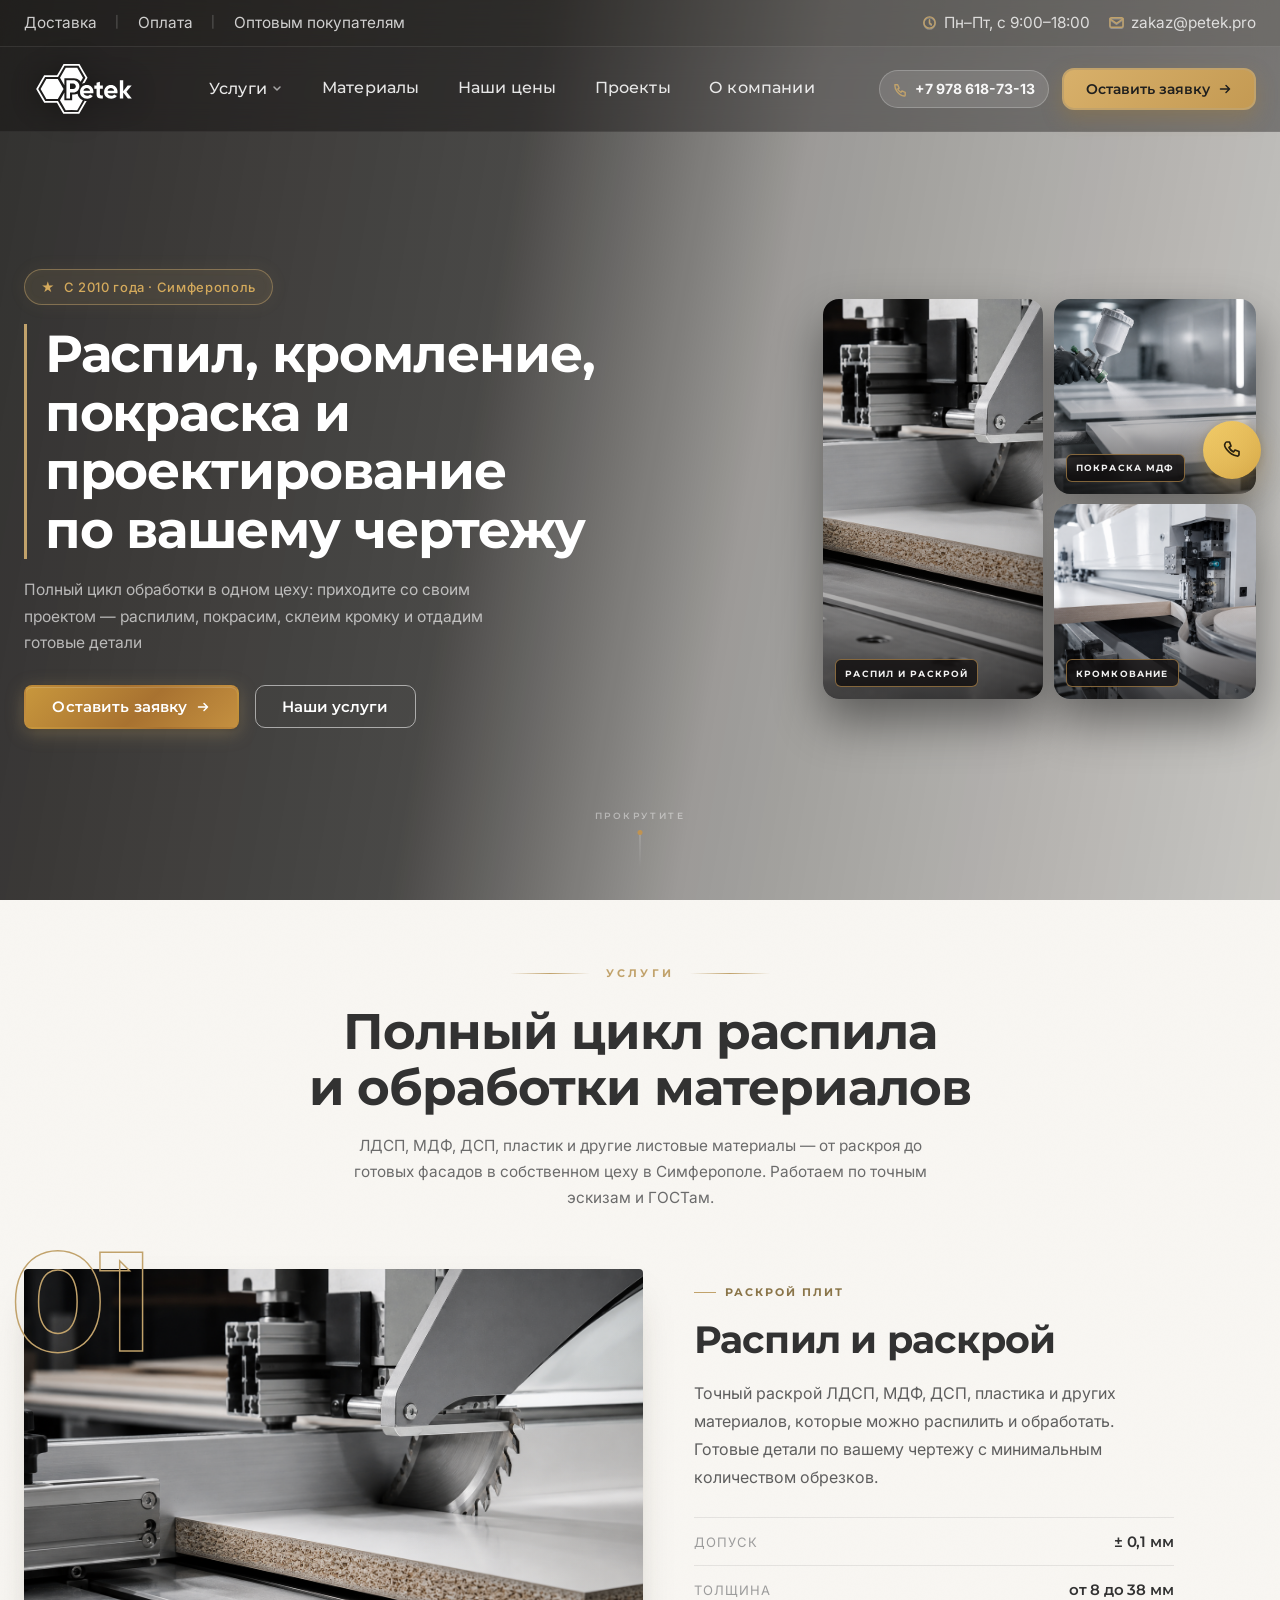
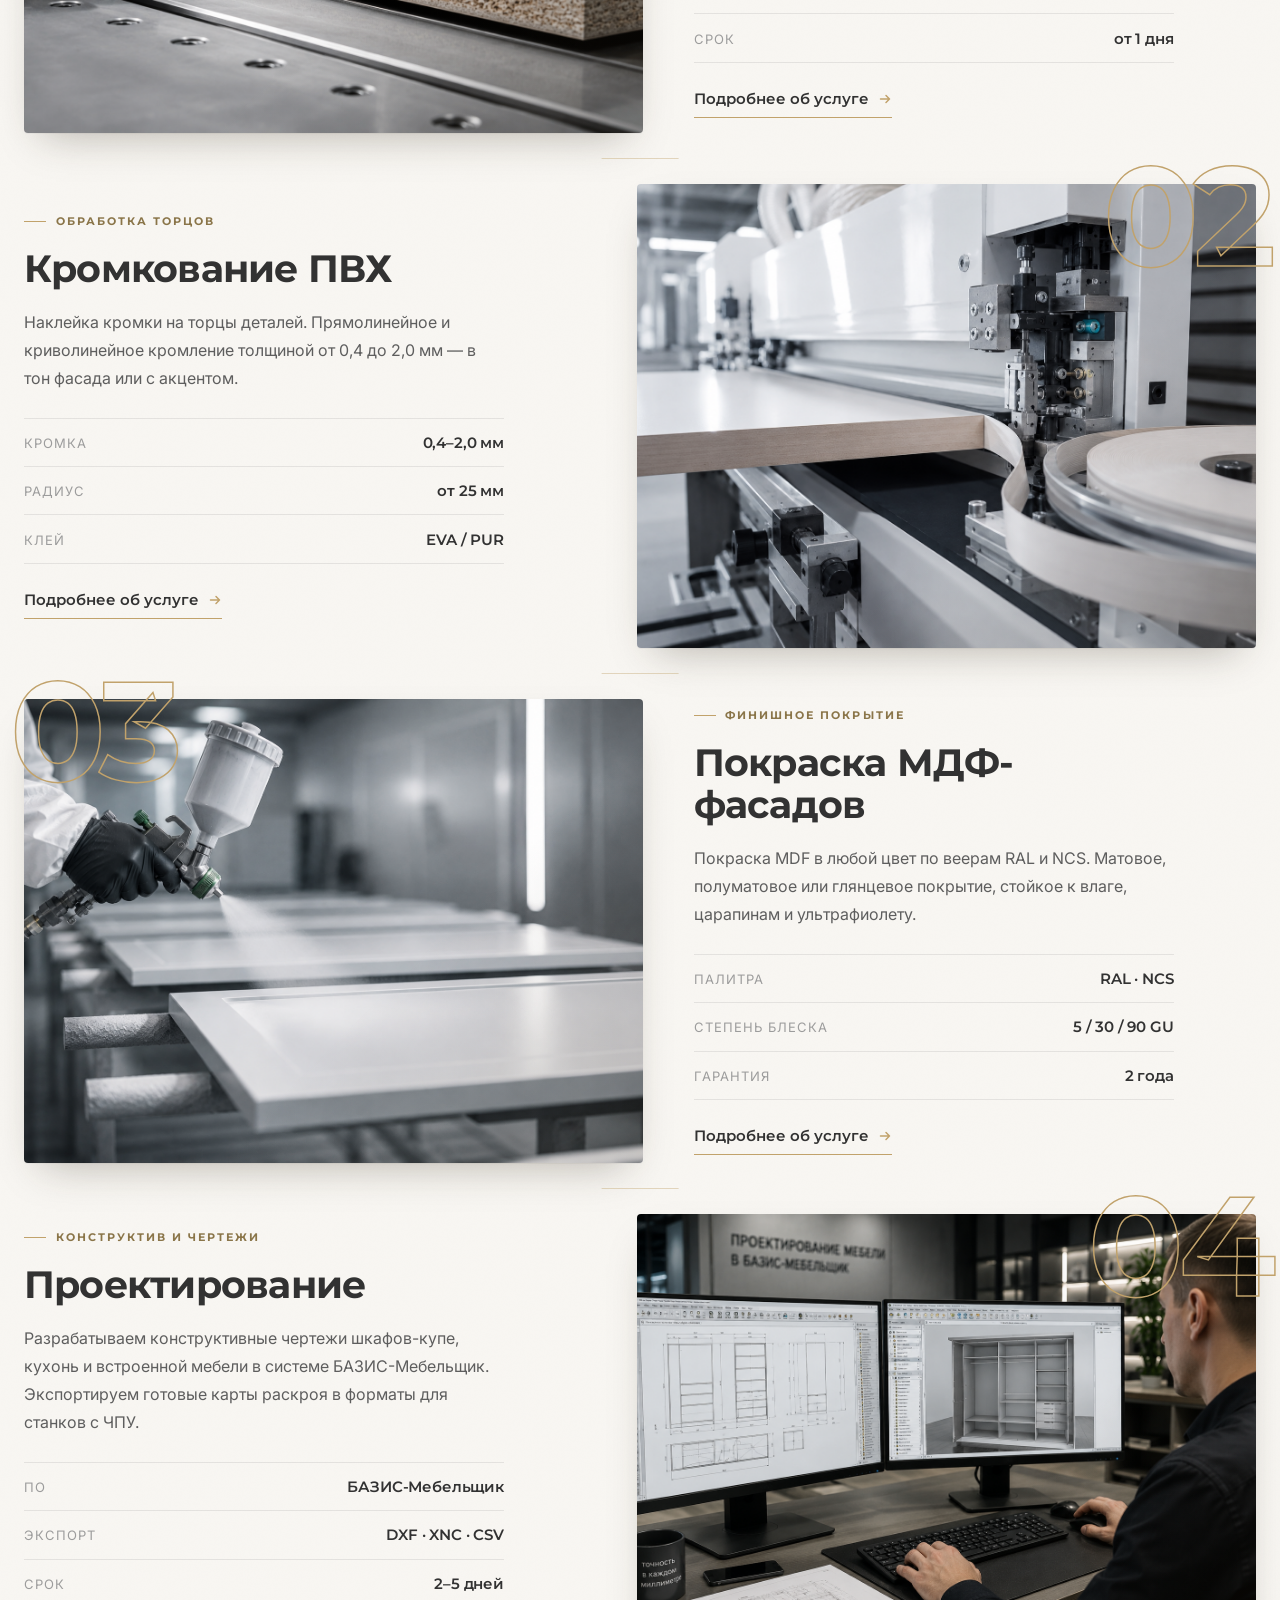
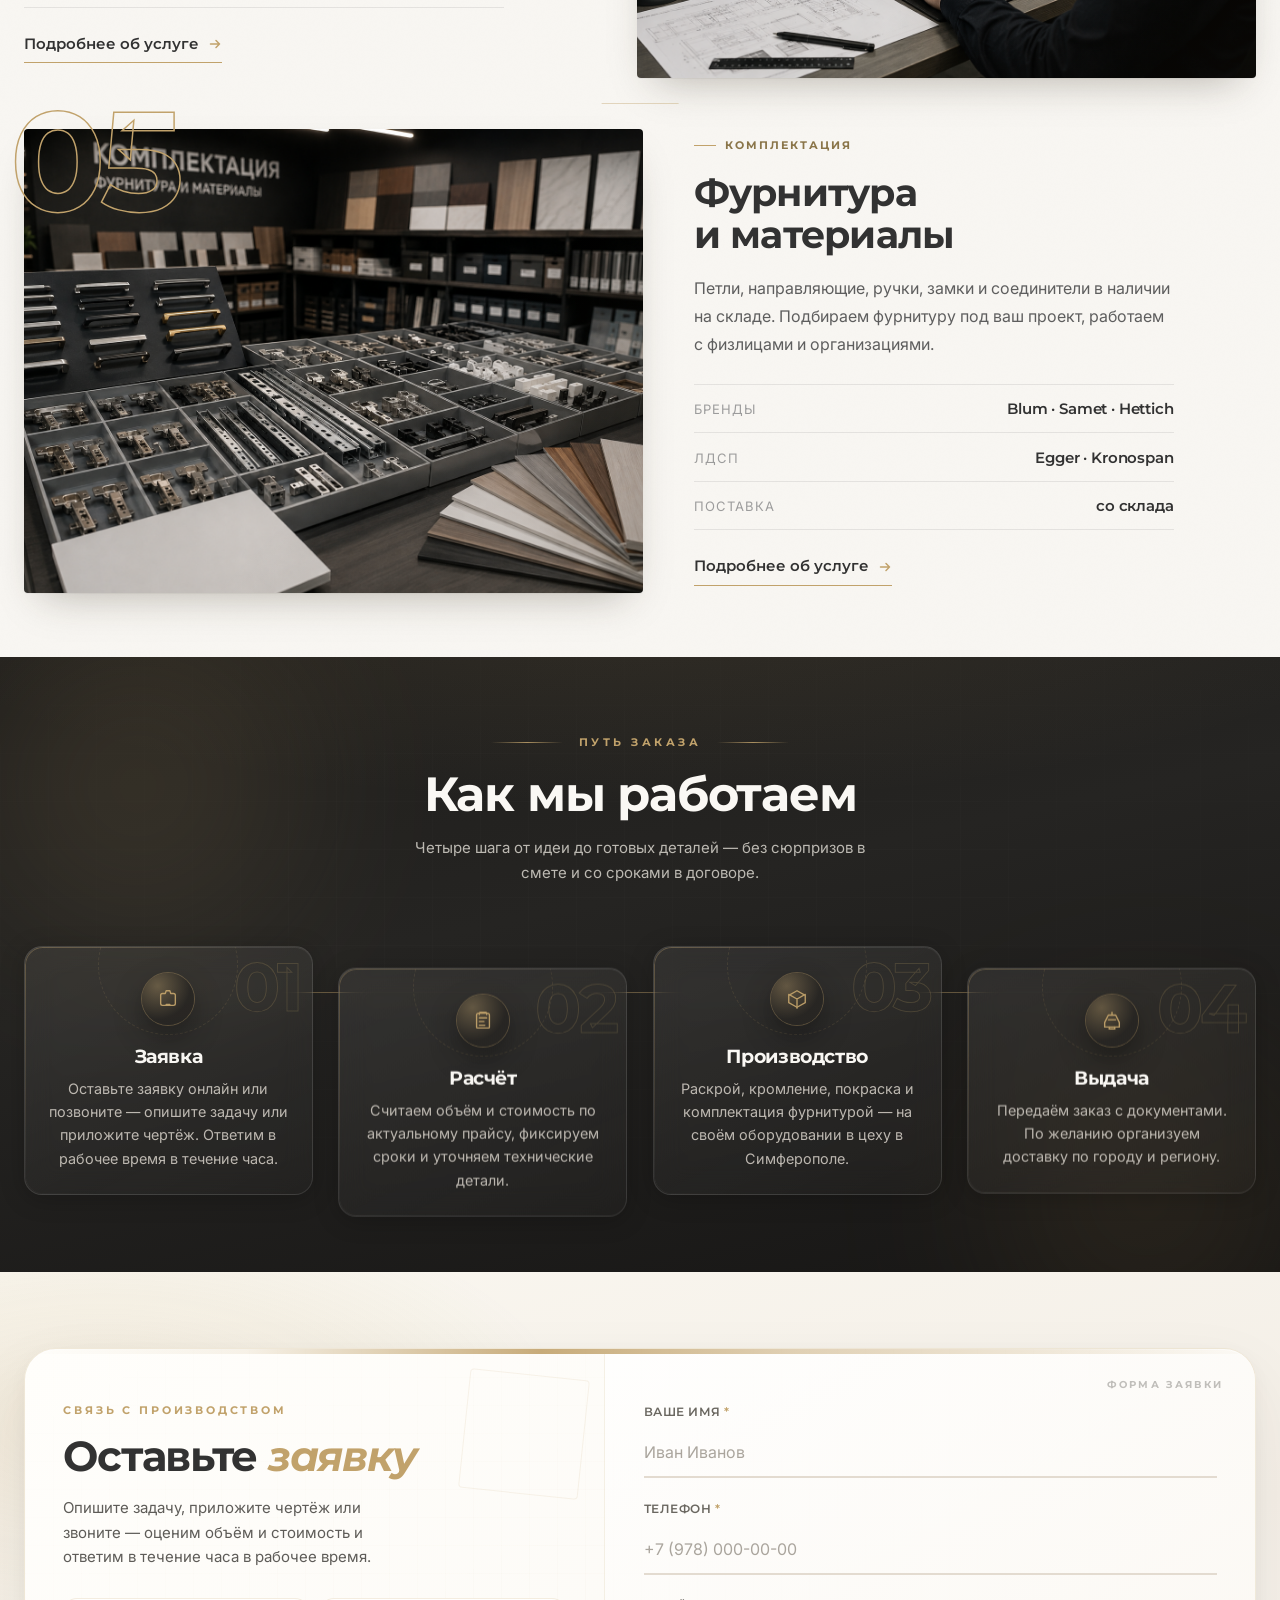
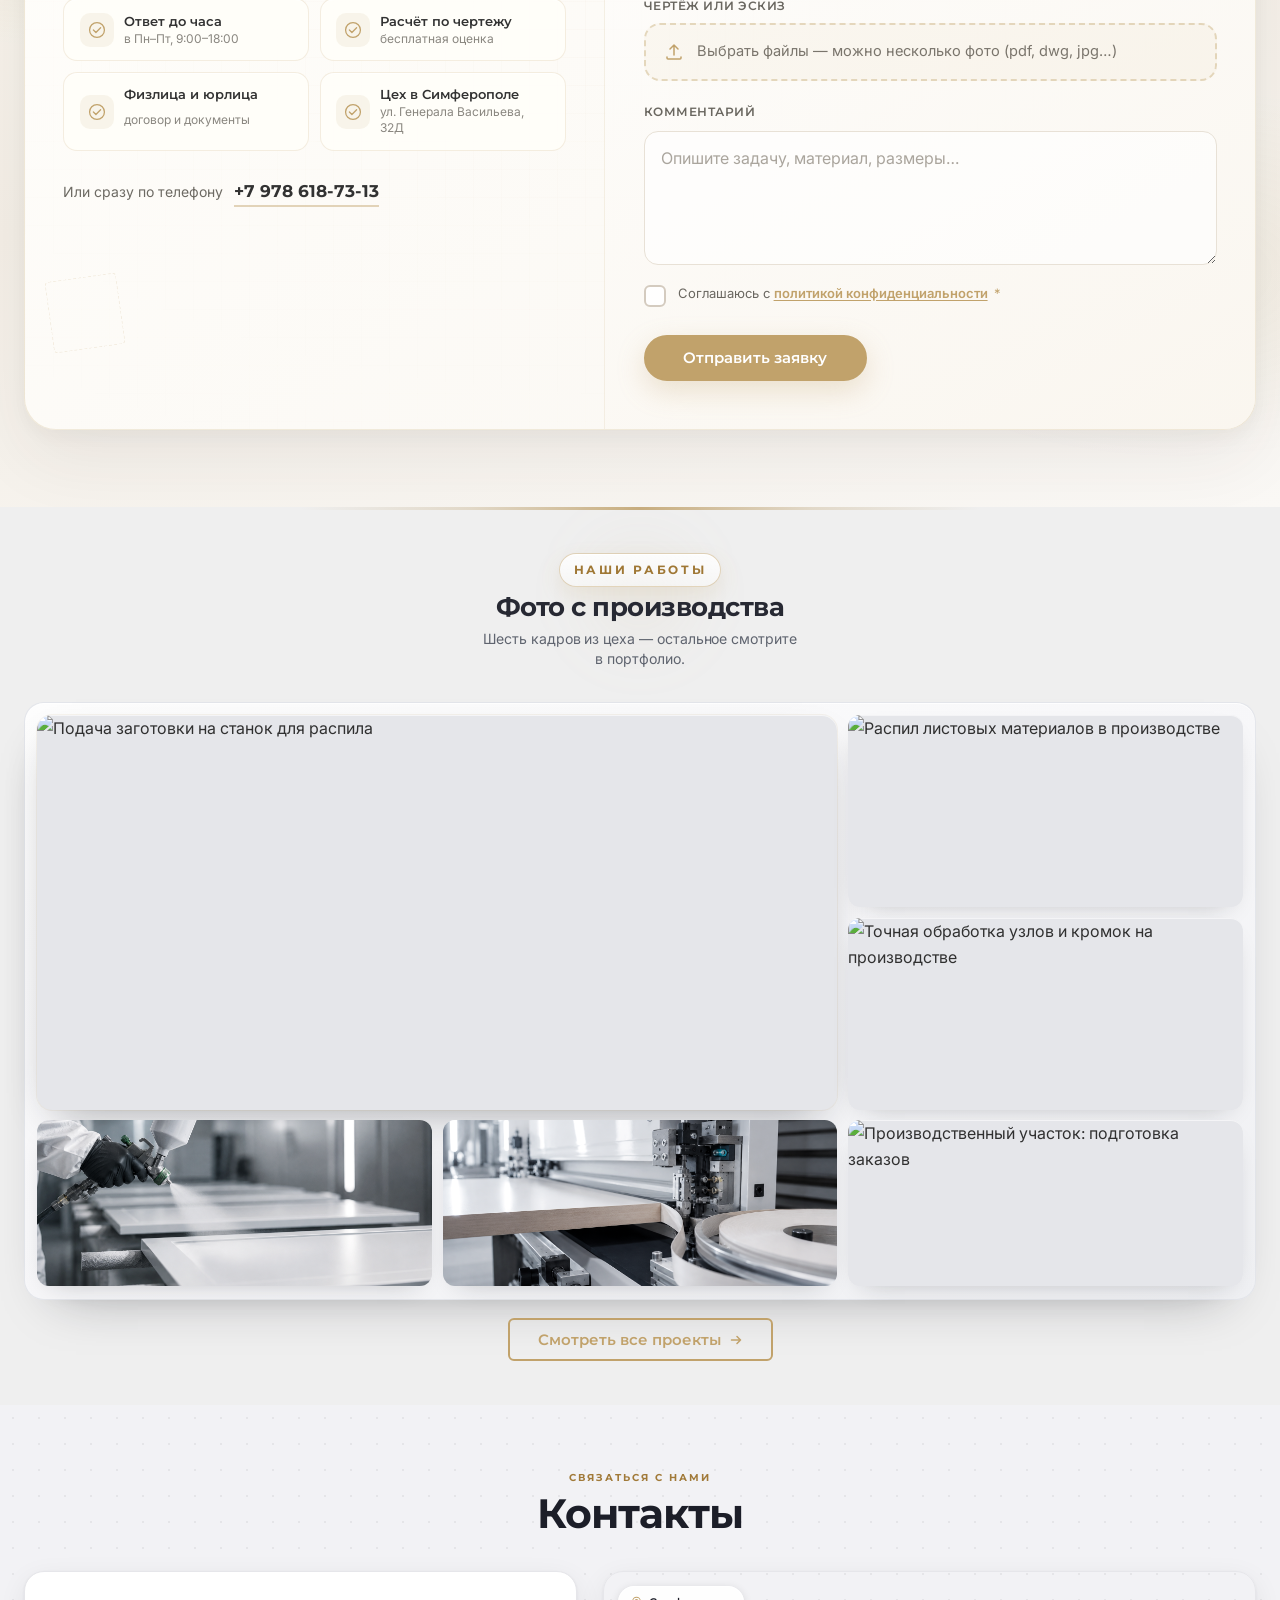
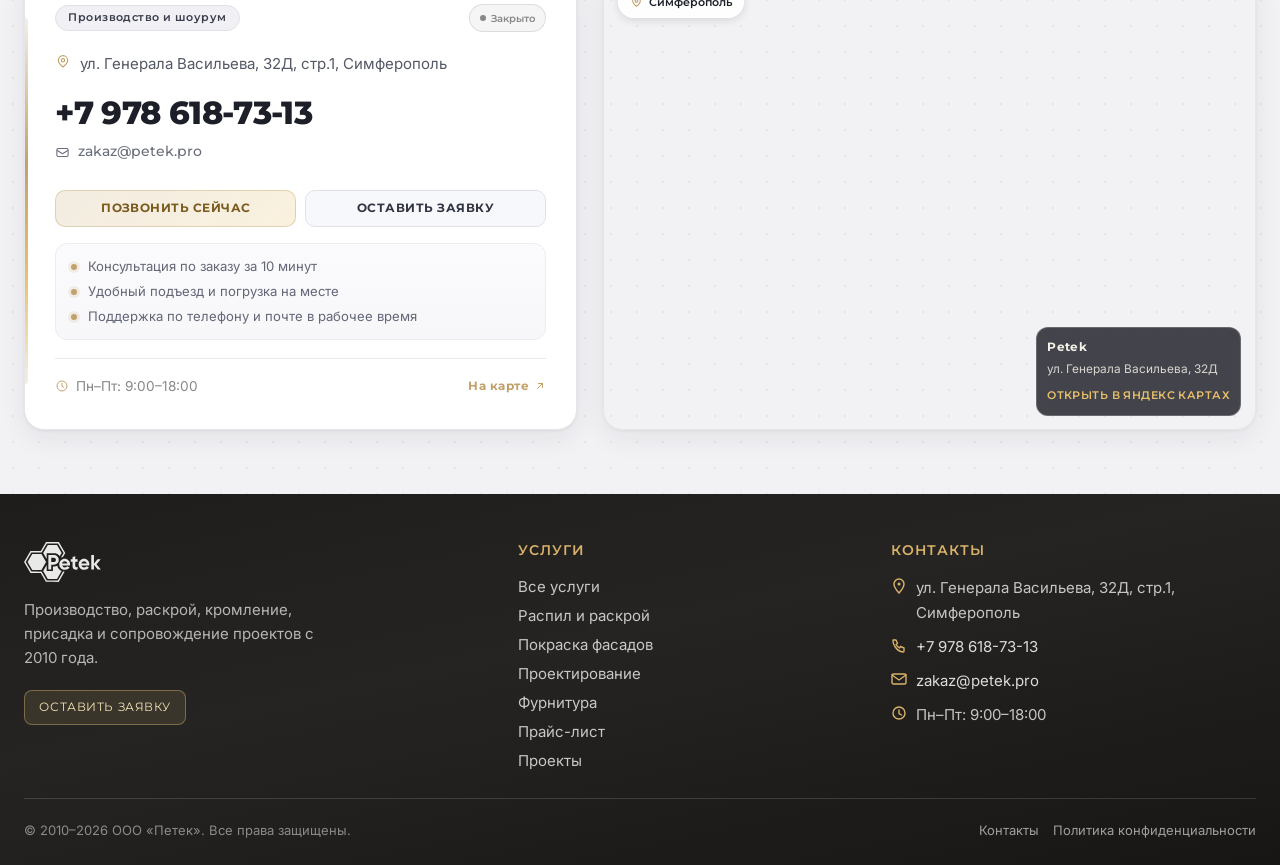
==== commit b77e6f99: "Refactor navigation links and improve content consistency across multiple pages - Removed links to "" ====
--- a/index.html
+++ b/index.html
@@ -59,8 +59,6 @@
           <span class="header-util__sep" aria-hidden="true">|</span>
           <a href="payment.html" class="header-util__item header-util__item--link">Оплата</a>
           <span class="header-util__sep" aria-hidden="true">|</span>
-          <a href="warranty.html" class="header-util__item header-util__item--link">Возврат и гарантия</a>
-          <span class="header-util__sep" aria-hidden="true">|</span>
           <a href="wholesale.html" class="header-util__item header-util__item--link">Оптовым покупателям</a>
         </div>
         <div class="header-util__group">
@@ -94,9 +92,9 @@
               <div class="site-nav__dropdown-group">
                 <p class="site-nav__dropdown-label">Распил и обработка</p>
                 <a href="raspiil.html" class="site-nav__dropdown-link">Распил и обработка материалов</a>
-                <a href="raspiil.html#kromka" class="site-nav__dropdown-link">Кромление ЛДСП, ДСП и МДФ</a>
-                <a href="raspiil.html#prisadka" class="site-nav__dropdown-link">Присадка ЛДСП / ДСП / МДФ</a>
-                <a href="chpu.html" class="site-nav__dropdown-link">Распил ЛДСП на ЧПУ</a>
+                <a href="raspiil.html#kromka" class="site-nav__dropdown-link">Кромление</a>
+                <a href="raspiil.html#prisadka" class="site-nav__dropdown-link">Присадка</a>
+                <a href="chpu.html" class="site-nav__dropdown-link">Распил на ЧПУ</a>
                 <a href="raspiil.html#frezka" class="site-nav__dropdown-link">Фрезеровка и эскизные детали</a>
               </div>
               <div class="site-nav__dropdown-group">
@@ -104,11 +102,8 @@
                 <a href="korpusa.html" class="site-nav__dropdown-link">Корпуса для кухни и шкафов-купе</a>
                 <a href="proektirovanie.html#stoleshnitsy" class="site-nav__dropdown-link">Изготовление столешниц и подоконников</a>
                 <a href="proektirovanie.html" class="site-nav__dropdown-link">Кухни, гардеробные и детская мебель</a>
-                <a href="pokraska.html" class="site-nav__dropdown-link">Покраска МДФ-фасадов</a>
+                <a href="pokraska.html" class="site-nav__dropdown-link">Покраска фасадов</a>
                 <a href="proektirovanie.html" class="site-nav__dropdown-link">Проектирование в БАЗИС-Мебельщик</a>
-              </div>
-              <div class="site-nav__dropdown-footer">
-                <a href="services.html" class="site-nav__dropdown-more">Все услуги</a>
               </div>
             </div>
           </div>
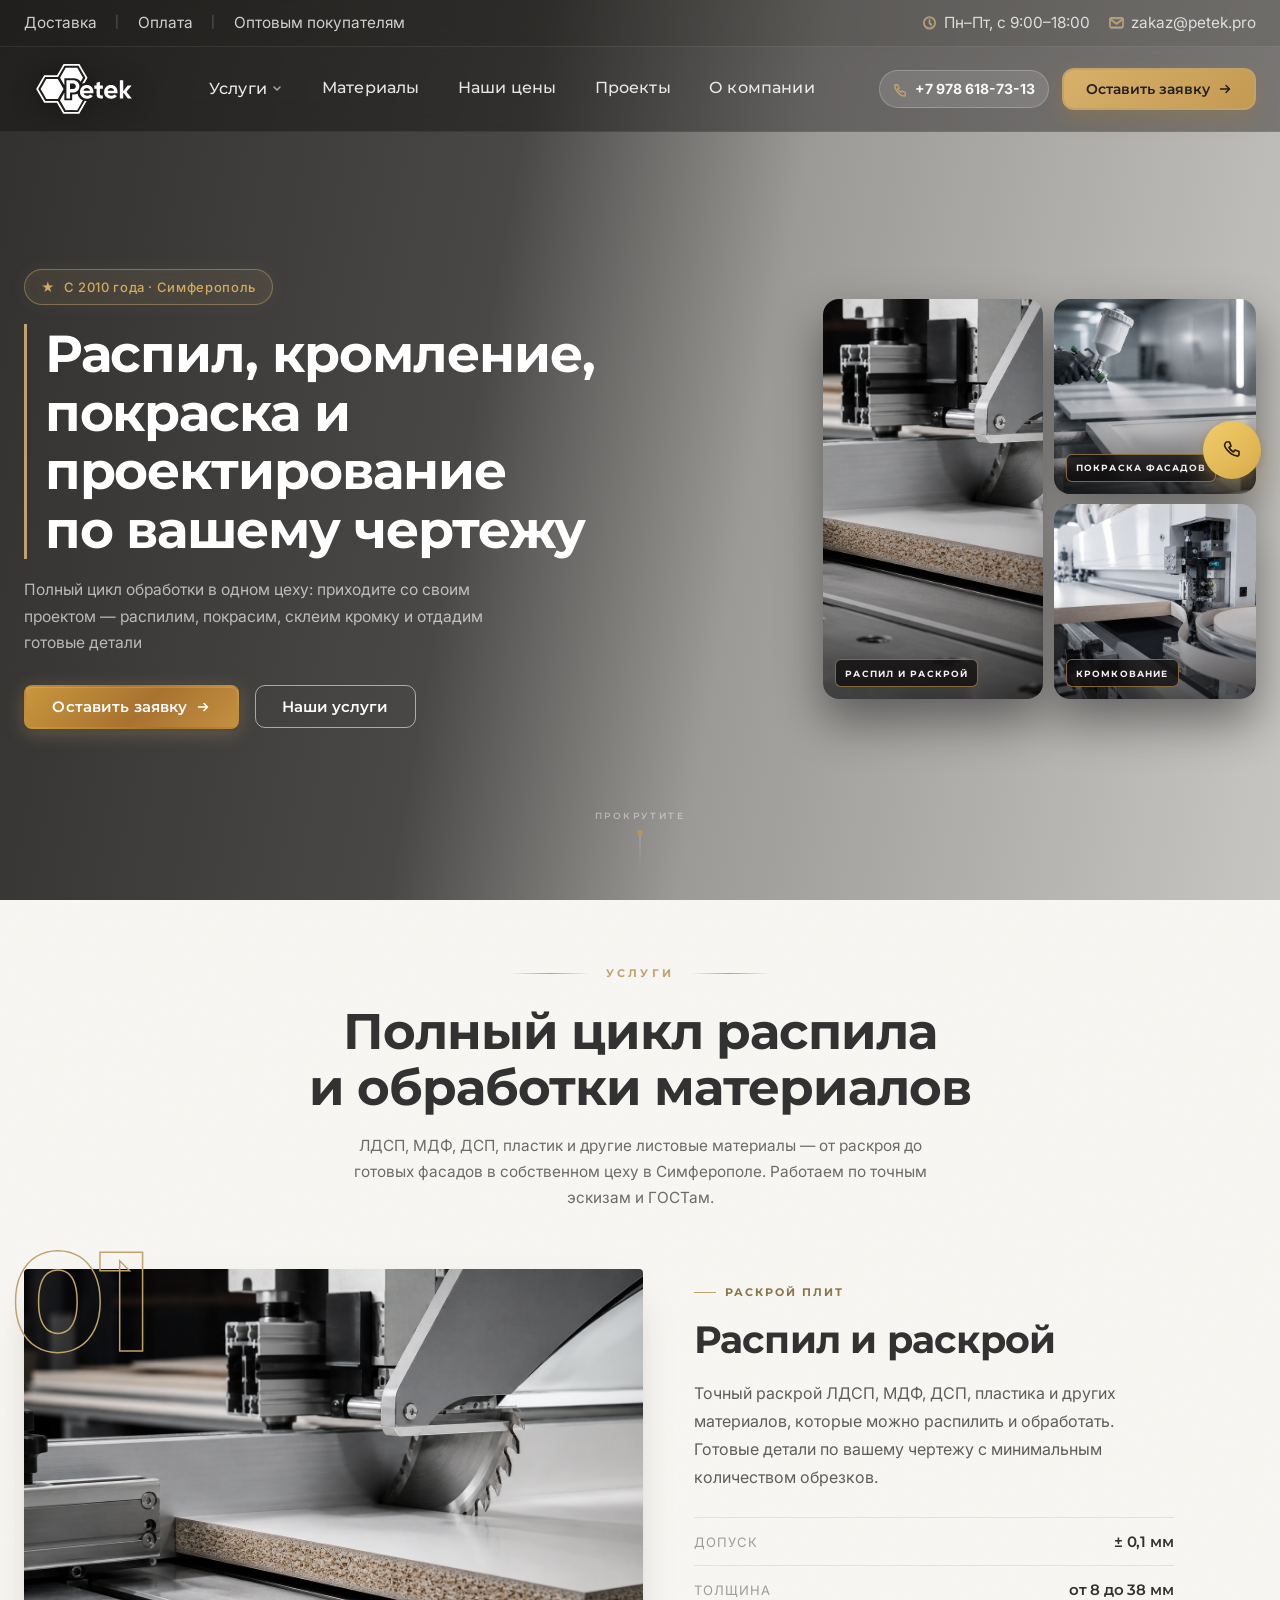
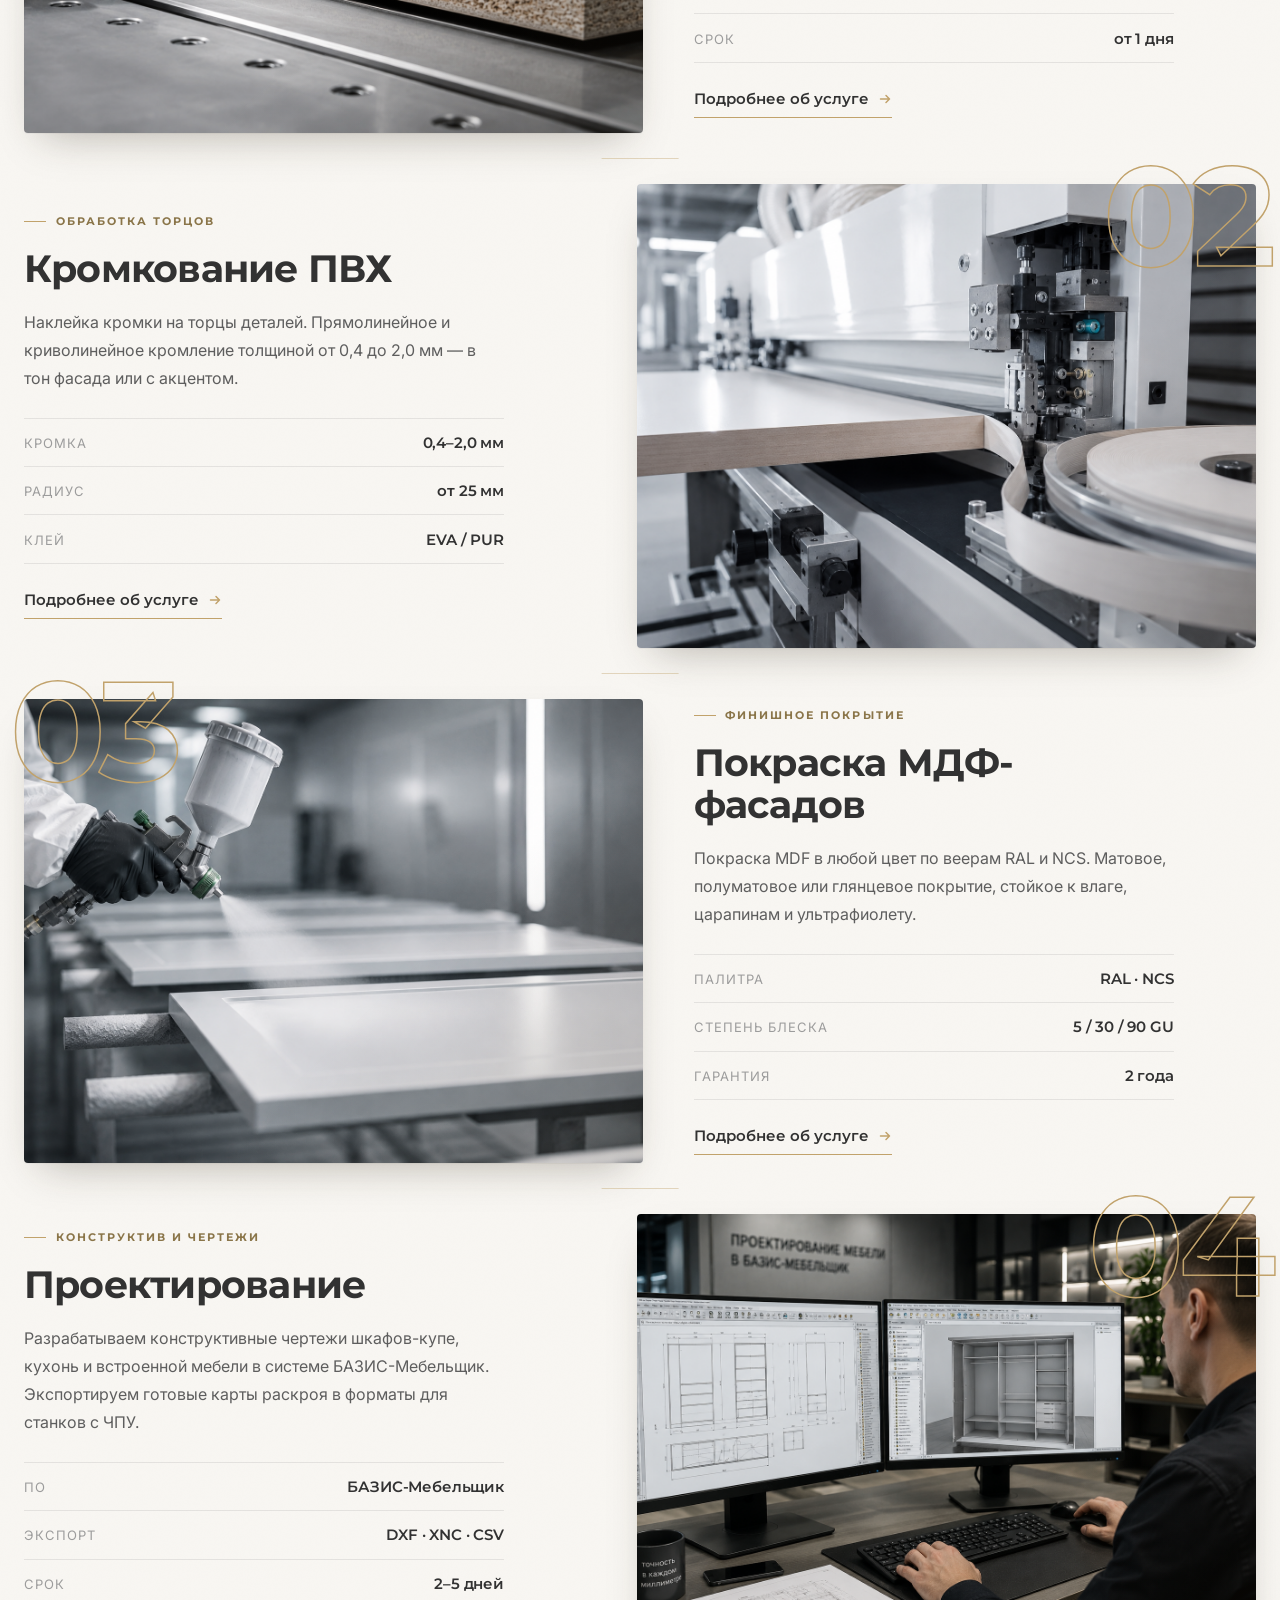
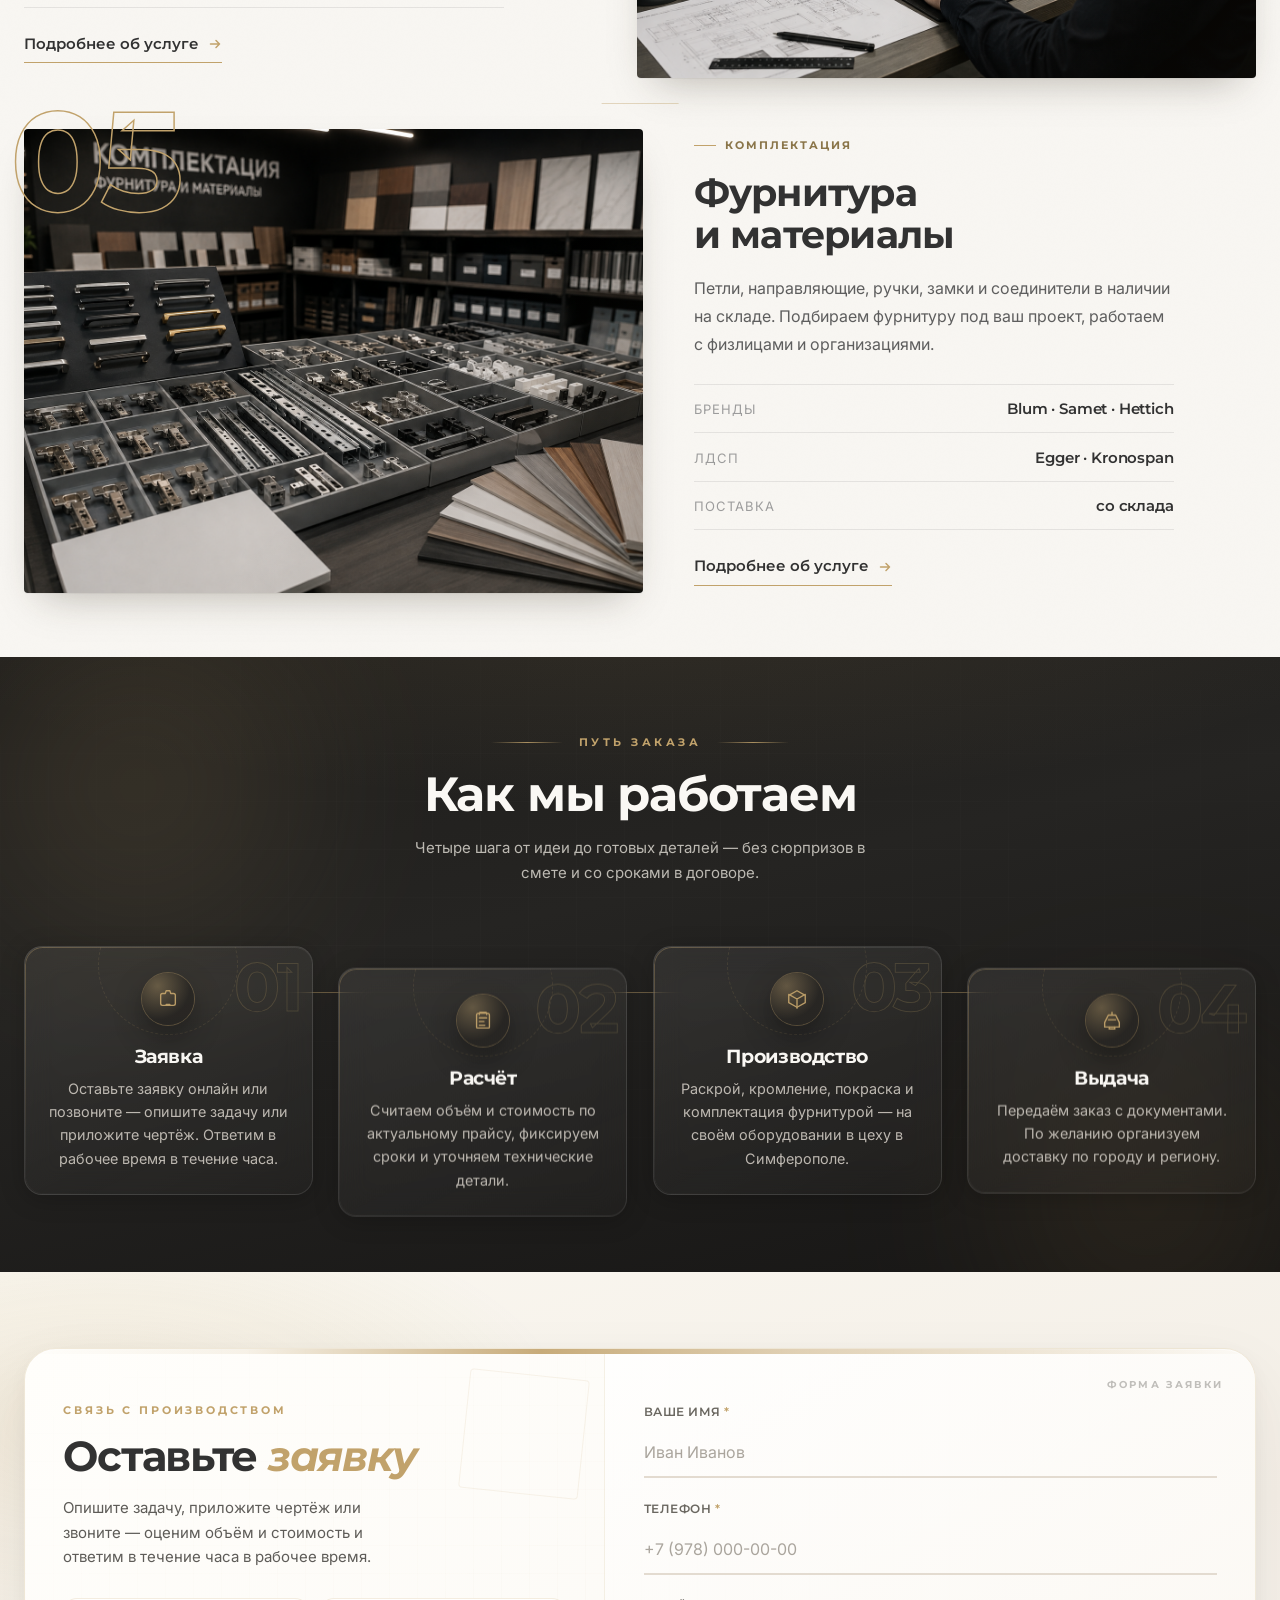
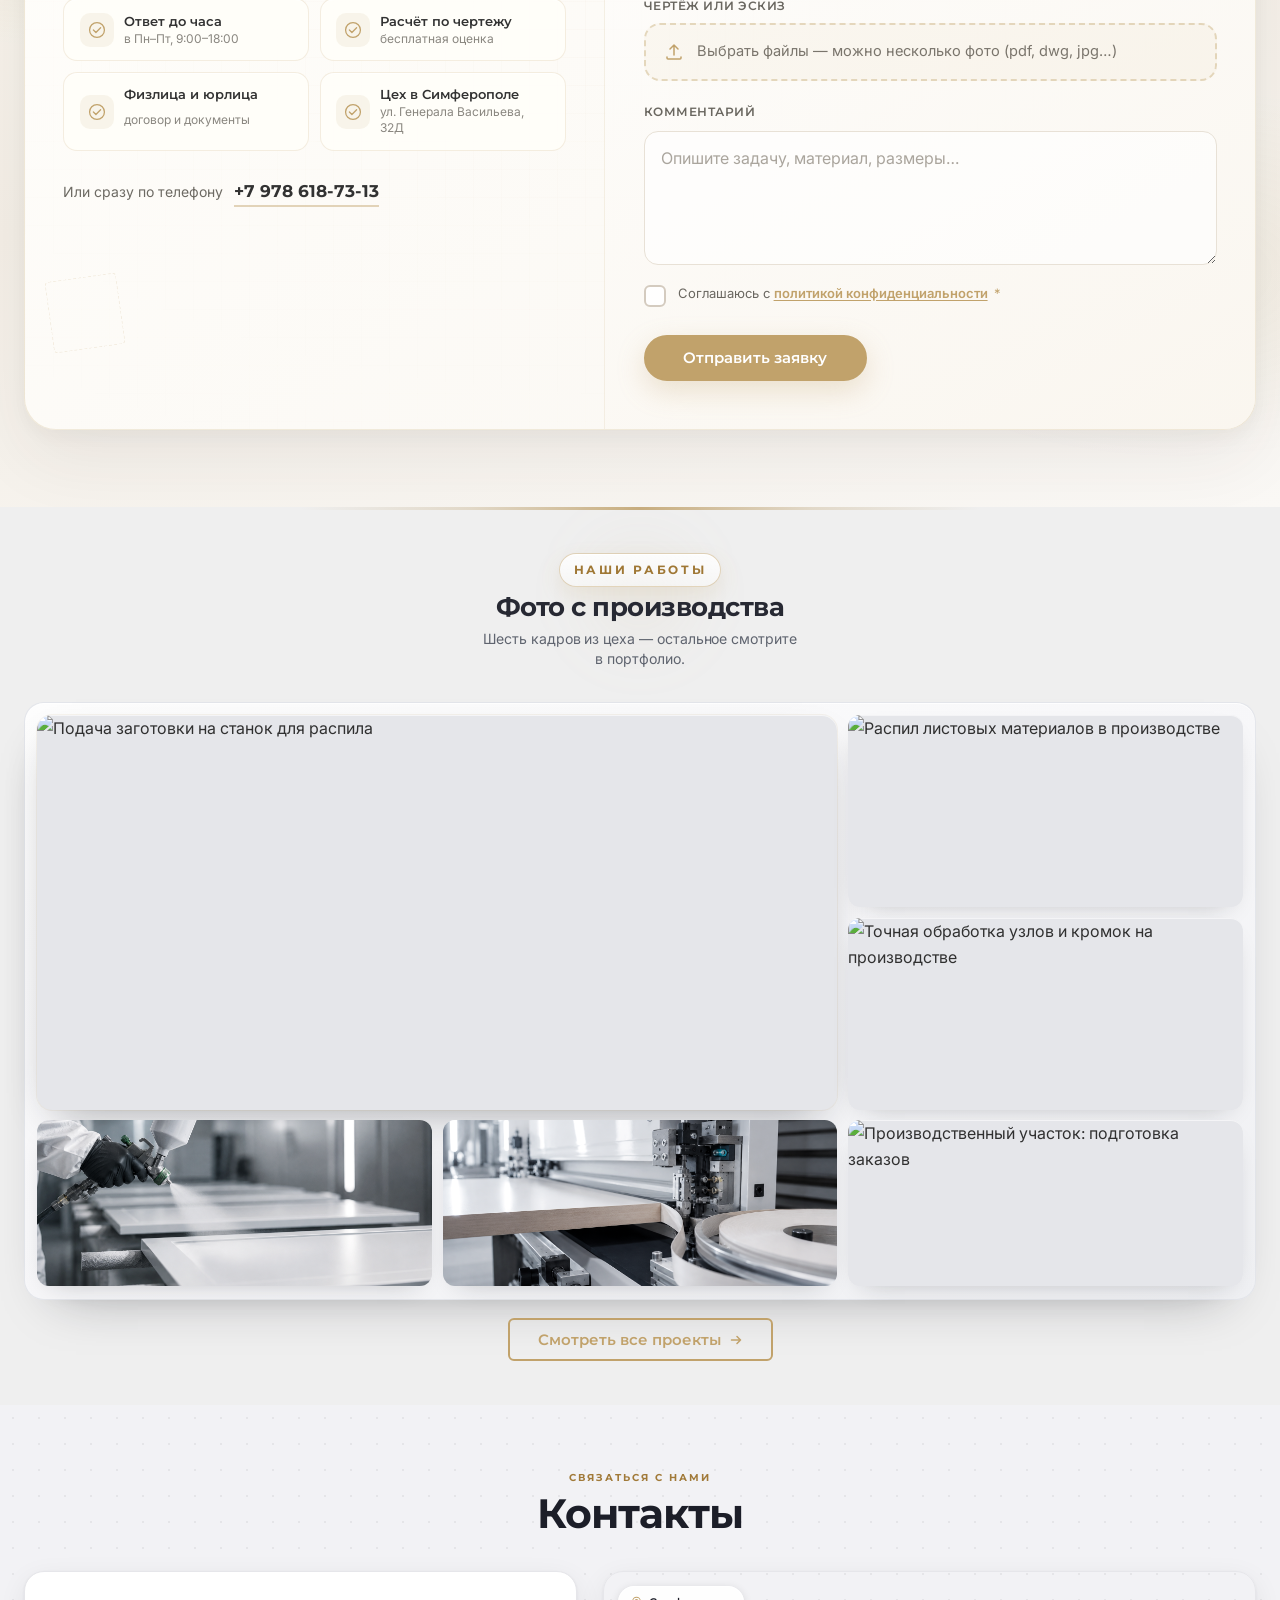
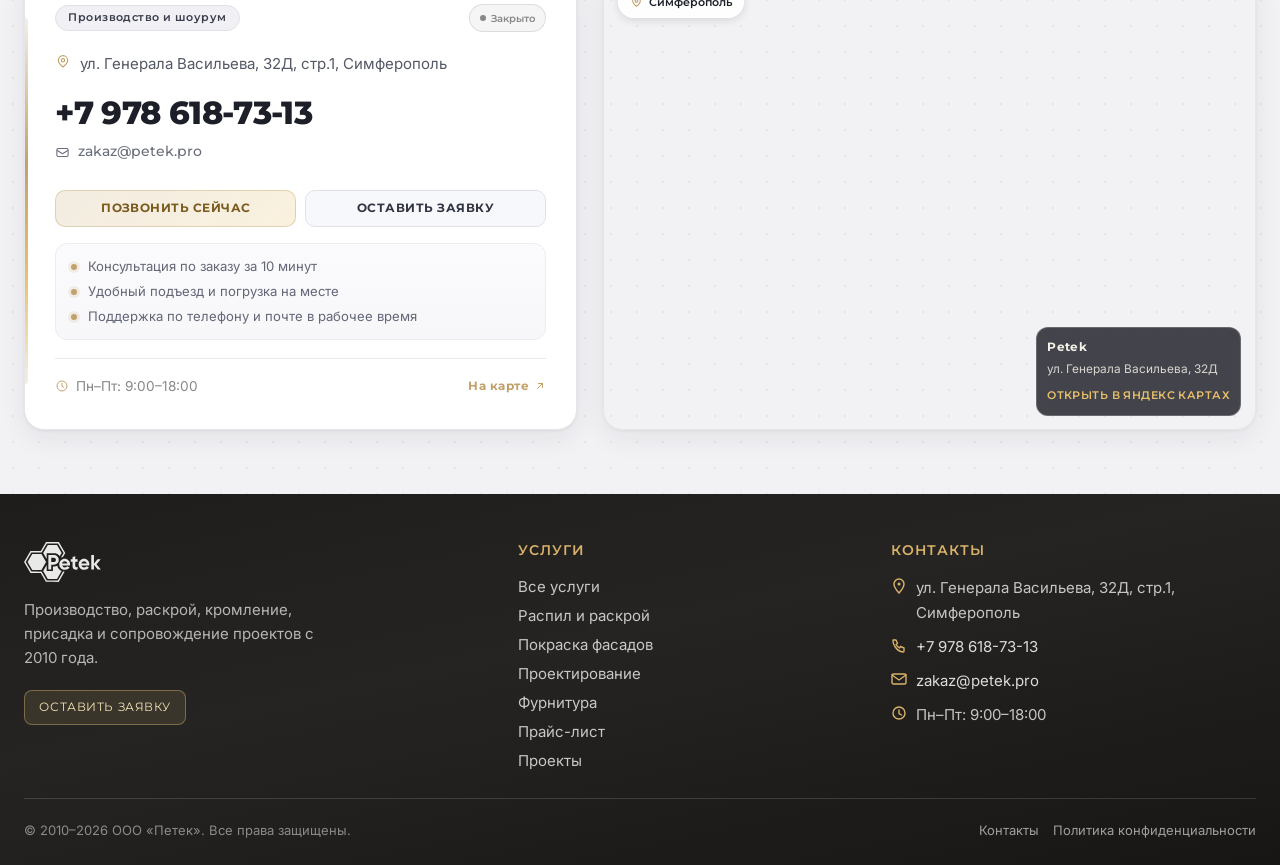
==== commit d401b7f1: "Update hero photo cards in index.html and enhance CSS styles for improved interactivity - Converted " ====
--- a/index.html
+++ b/index.html
@@ -178,22 +178,22 @@
       </div>
 
       <!-- Photo collage -->
-      <div class="top-hero__photos top-hero--anim" style="--delay:.22s" aria-hidden="true">
-        <div class="hero-photo-card hero-photo-card--tall" style="--bob-dur:5.2s; --bob-delay:0s; --card-delay:.3s">
-          <img src="img/raspil.png" alt="Распил и обработка материалов" loading="eager" />
-          <div class="hero-photo-card__overlay"></div>
+      <div class="top-hero__photos top-hero--anim" style="--delay:.22s">
+        <a href="raspiil.html" class="hero-photo-card hero-photo-card--tall" style="--bob-dur:5.2s; --bob-delay:0s; --card-delay:.3s">
+          <img src="img/raspil.png" alt="" loading="eager" />
+          <span class="hero-photo-card__overlay" aria-hidden="true"></span>
           <span class="hero-photo-card__chip">Распил и раскрой</span>
-        </div>
-        <div class="hero-photo-card hero-photo-card--sm" style="--bob-dur:4.6s; --bob-delay:.8s; --card-delay:.5s">
-          <img src="img/pokraska.png" alt="Покраска МДФ фасадов" loading="eager" />
-          <div class="hero-photo-card__overlay"></div>
-          <span class="hero-photo-card__chip">Покраска МДФ</span>
-        </div>
-        <div class="hero-photo-card hero-photo-card--sm" style="--bob-dur:6s; --bob-delay:1.4s; --card-delay:.65s">
-          <img src="img/kromka.png" alt="Кромкование" loading="eager" />
-          <div class="hero-photo-card__overlay"></div>
+        </a>
+        <a href="pokraska.html" class="hero-photo-card hero-photo-card--sm" style="--bob-dur:4.6s; --bob-delay:.8s; --card-delay:.5s">
+          <img src="img/pokraska.png" alt="" loading="eager" />
+          <span class="hero-photo-card__overlay" aria-hidden="true"></span>
+          <span class="hero-photo-card__chip">Покраска фасадов</span>
+        </a>
+        <a href="raspiil.html#kromka" class="hero-photo-card hero-photo-card--sm" style="--bob-dur:6s; --bob-delay:1.4s; --card-delay:.65s">
+          <img src="img/kromka.png" alt="" loading="eager" />
+          <span class="hero-photo-card__overlay" aria-hidden="true"></span>
           <span class="hero-photo-card__chip">Кромкование</span>
-        </div>
+        </a>
       </div>
     </div>
 
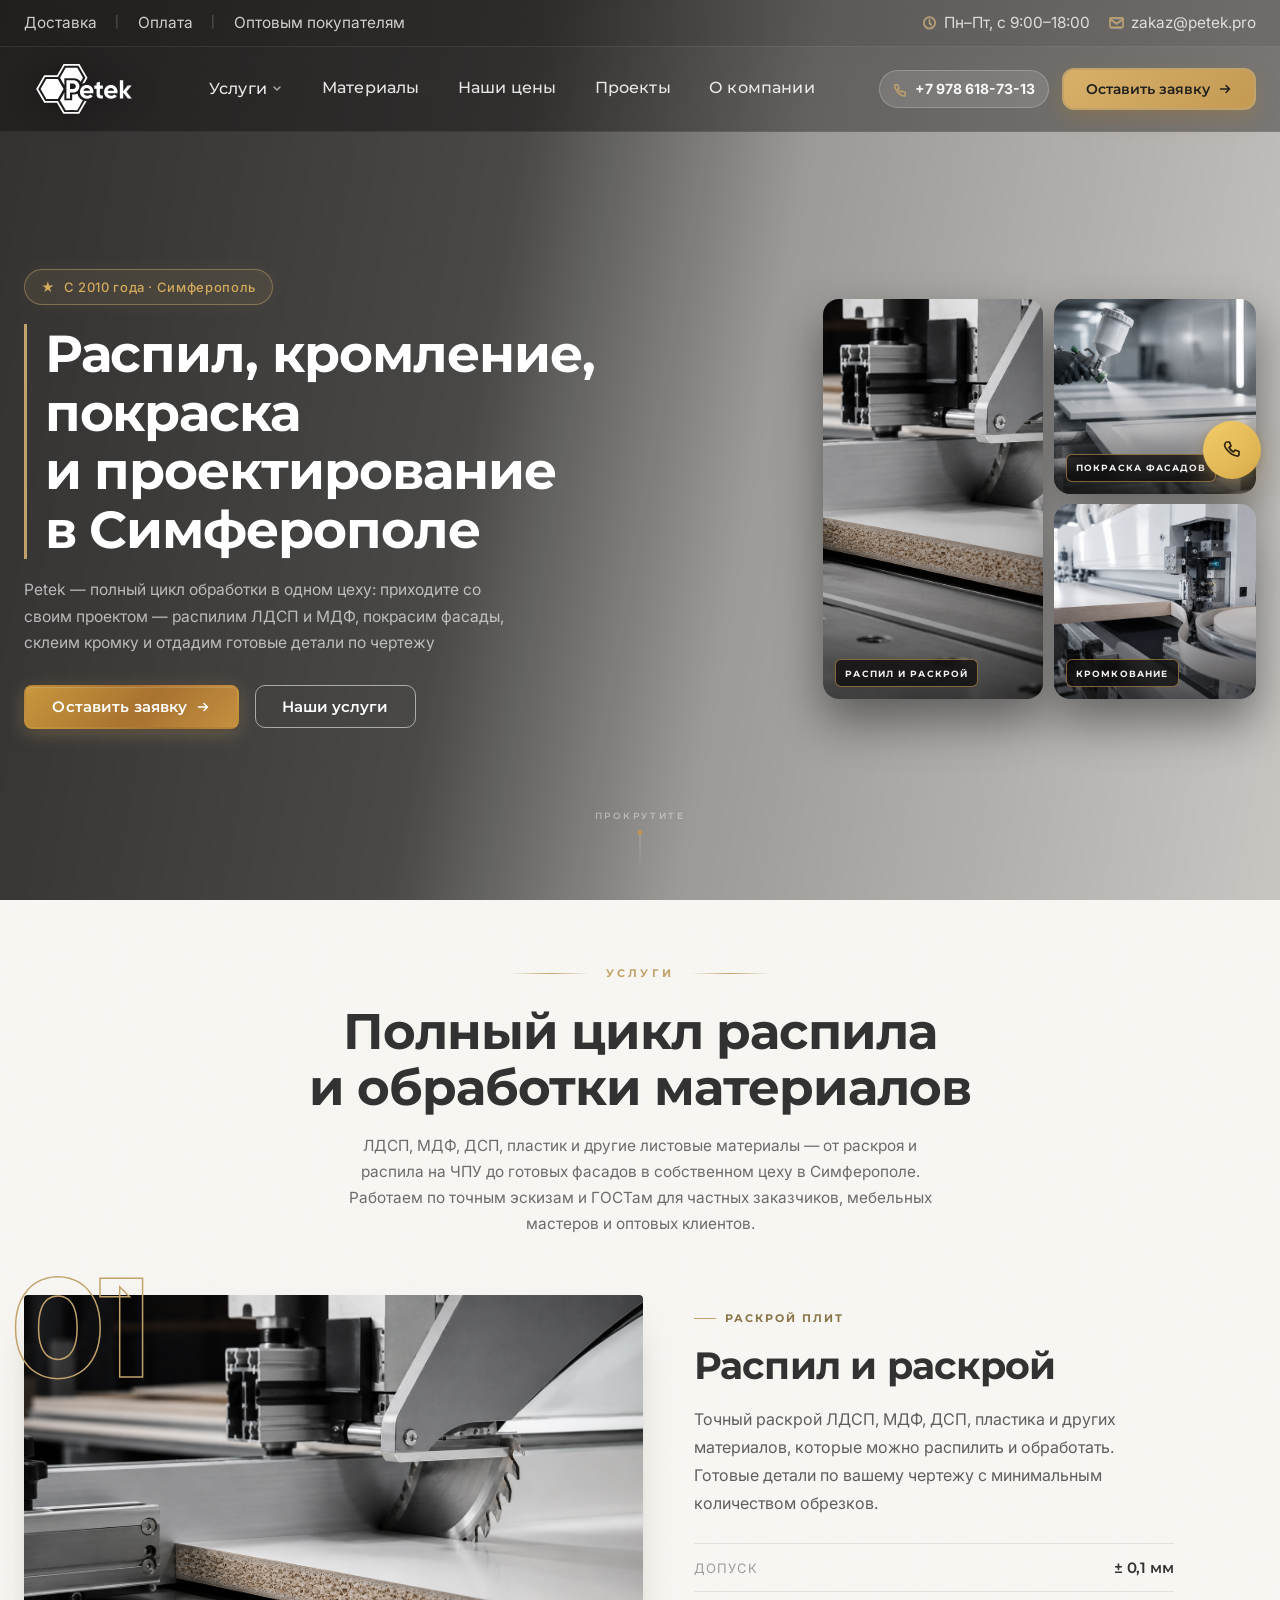
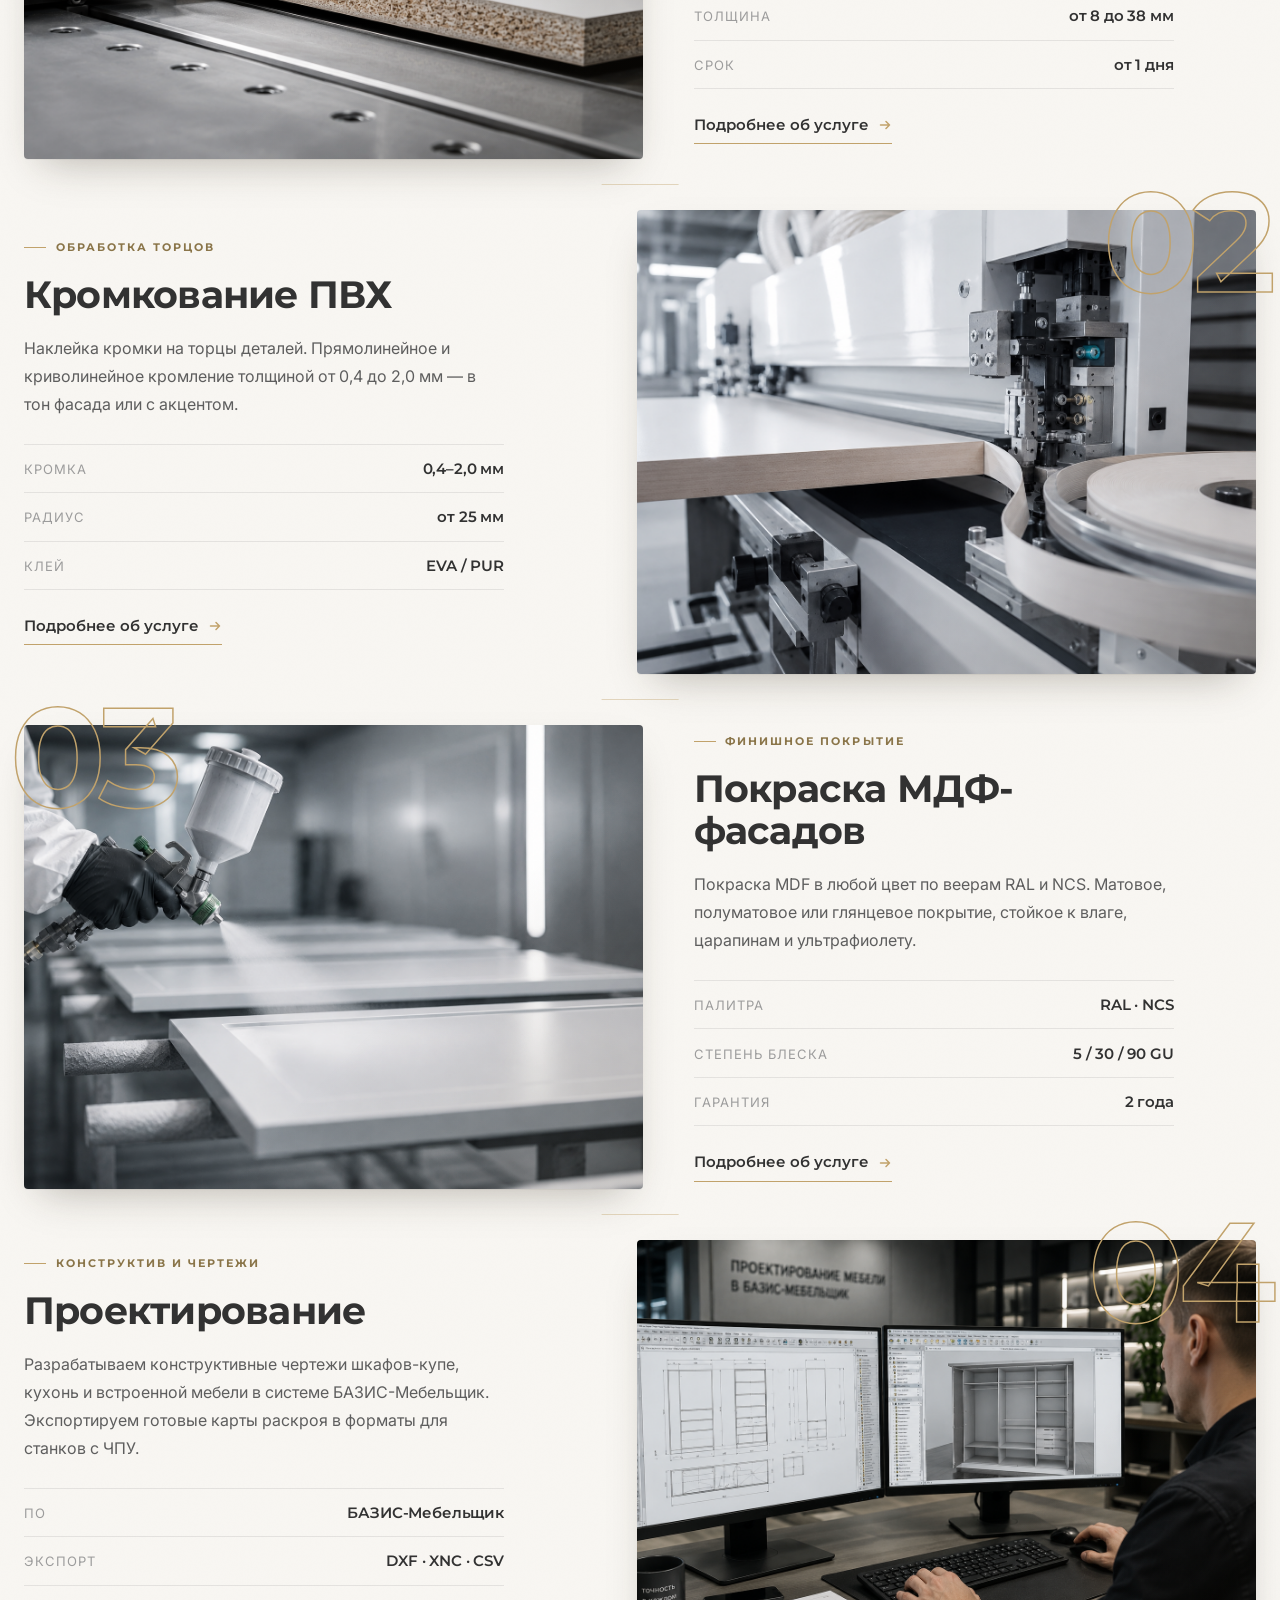
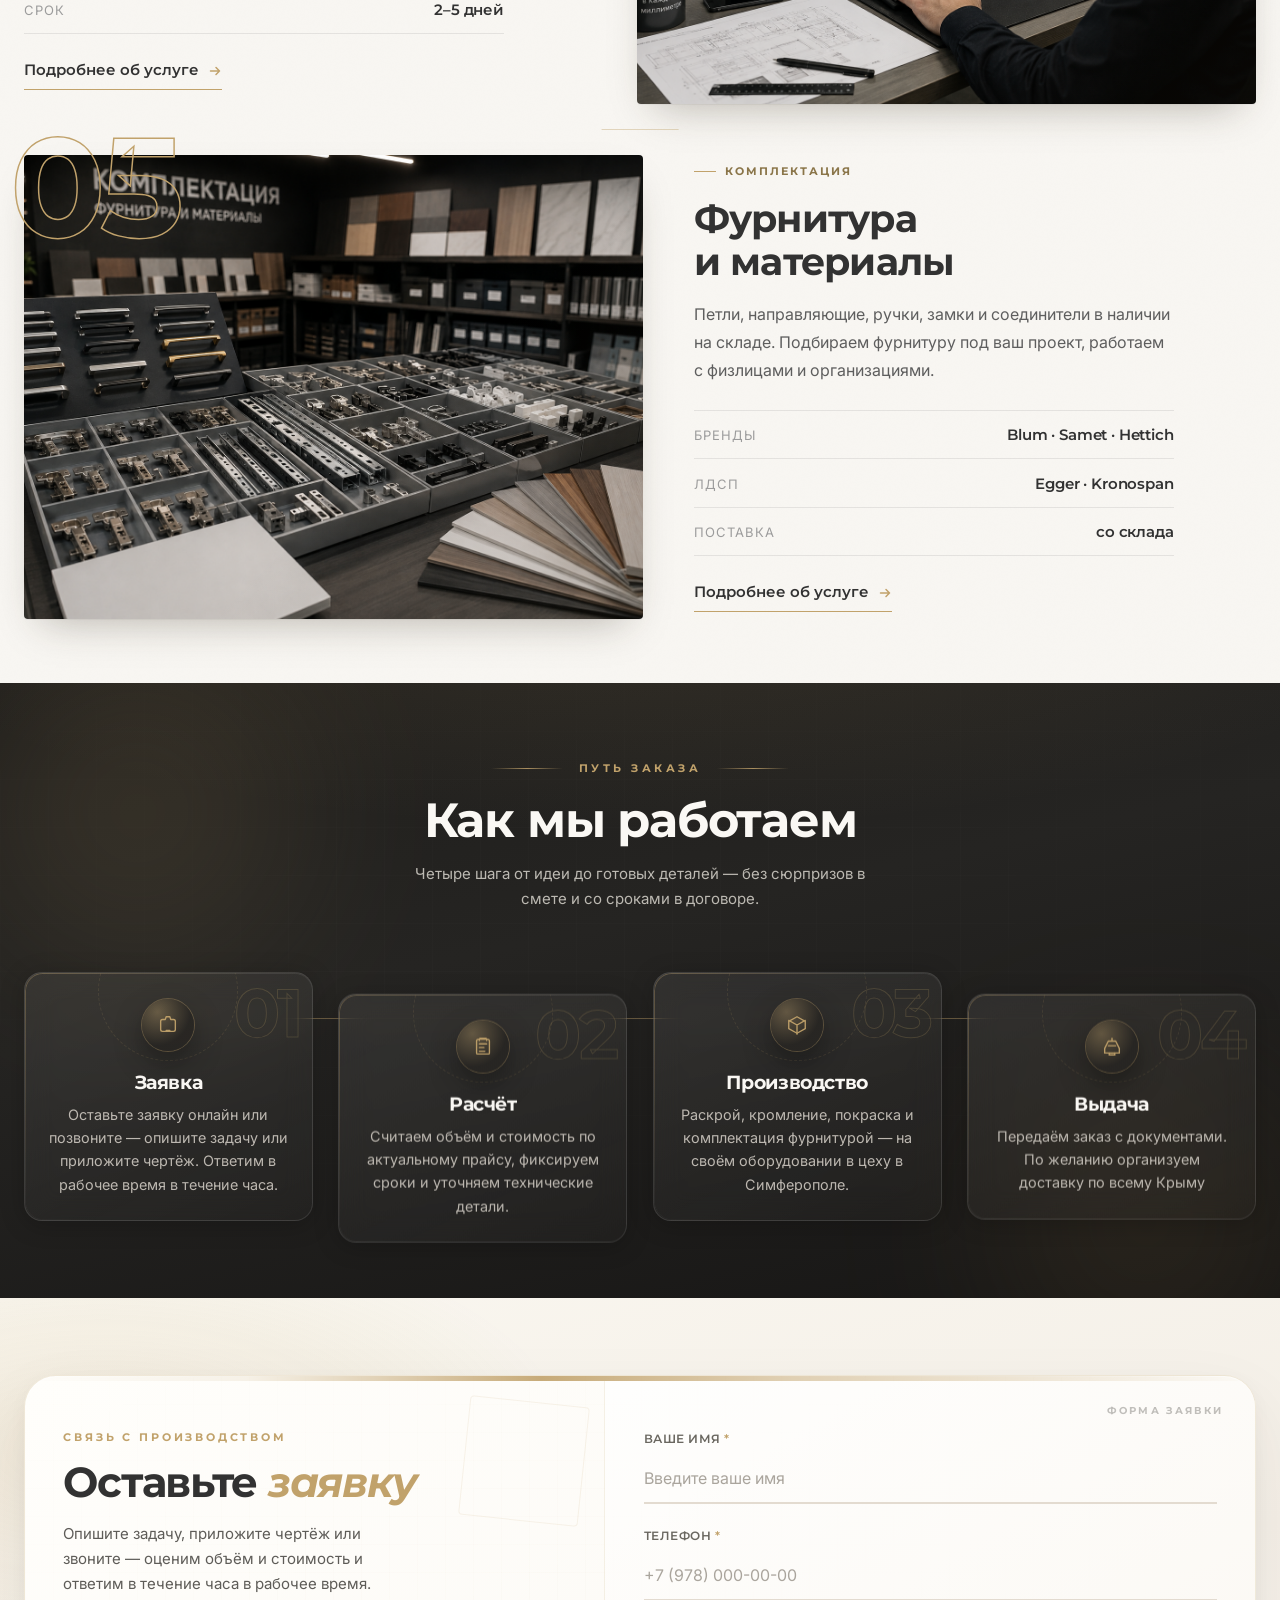
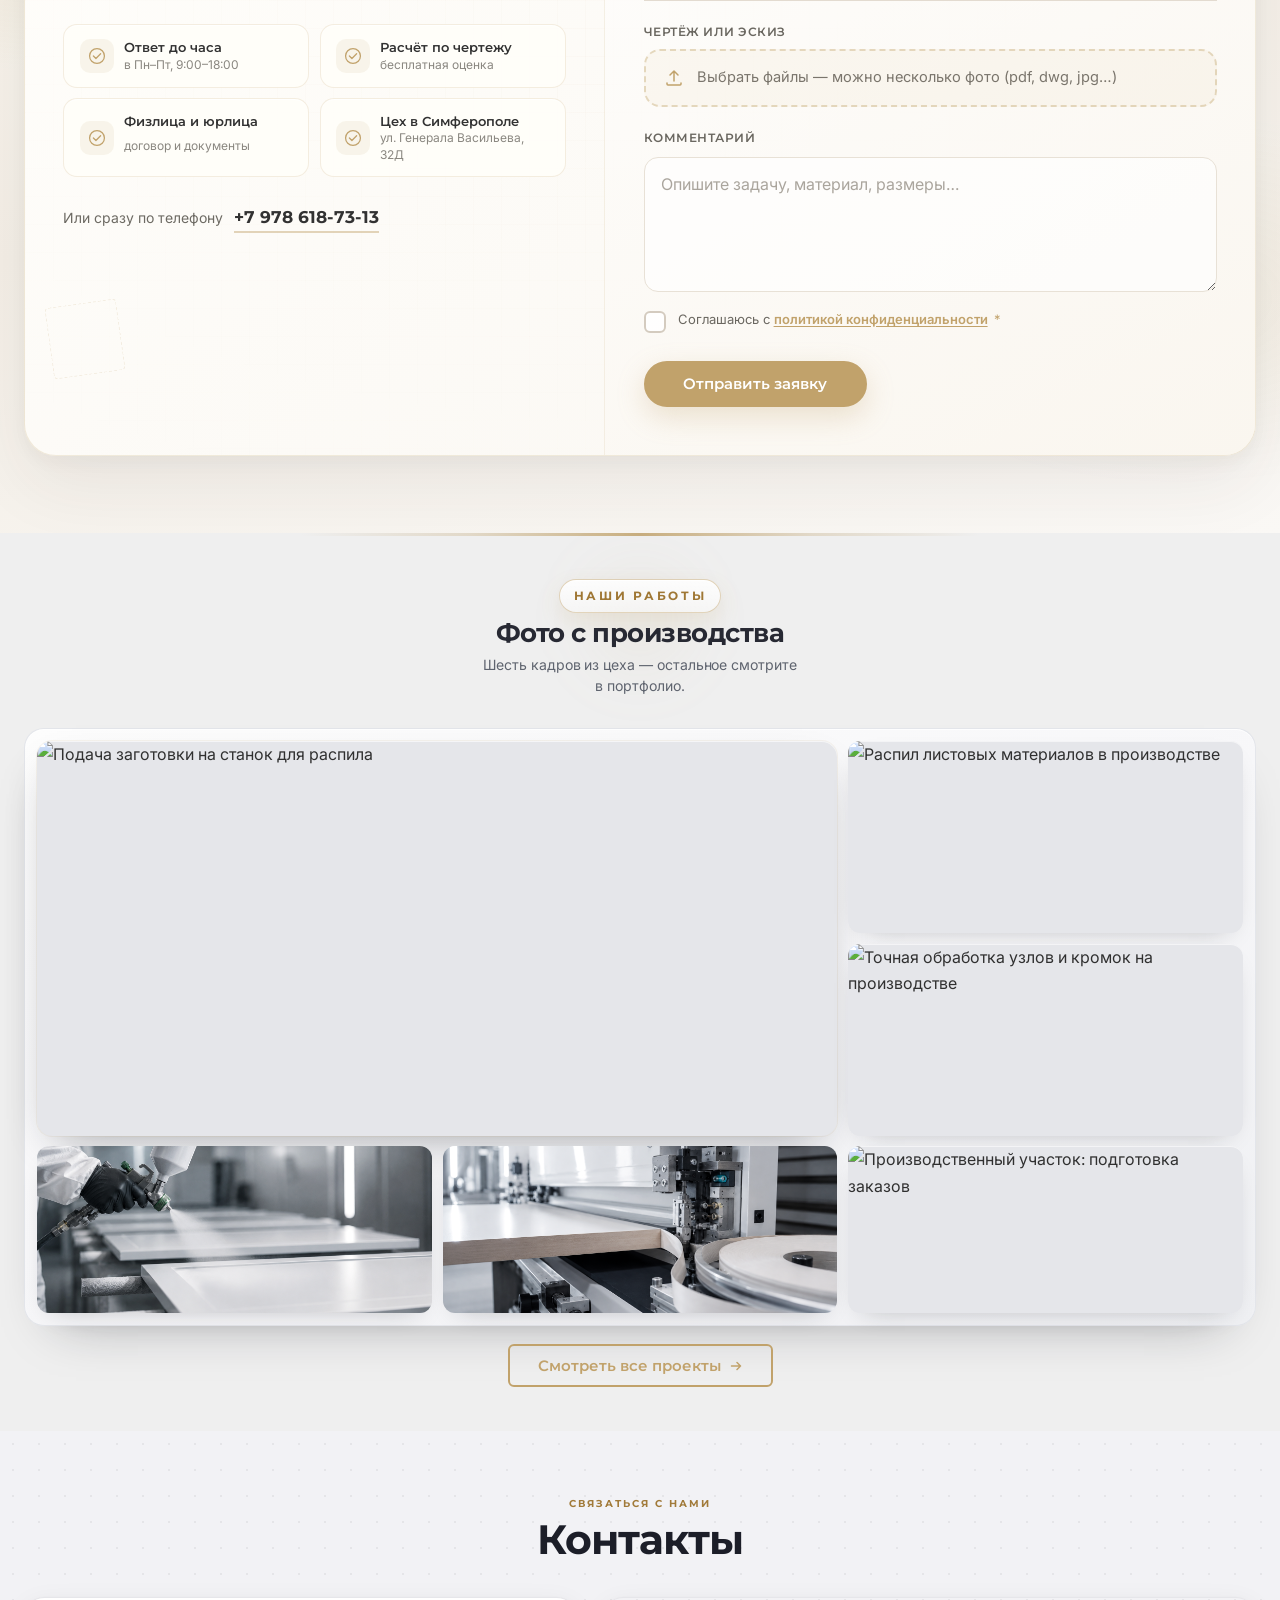
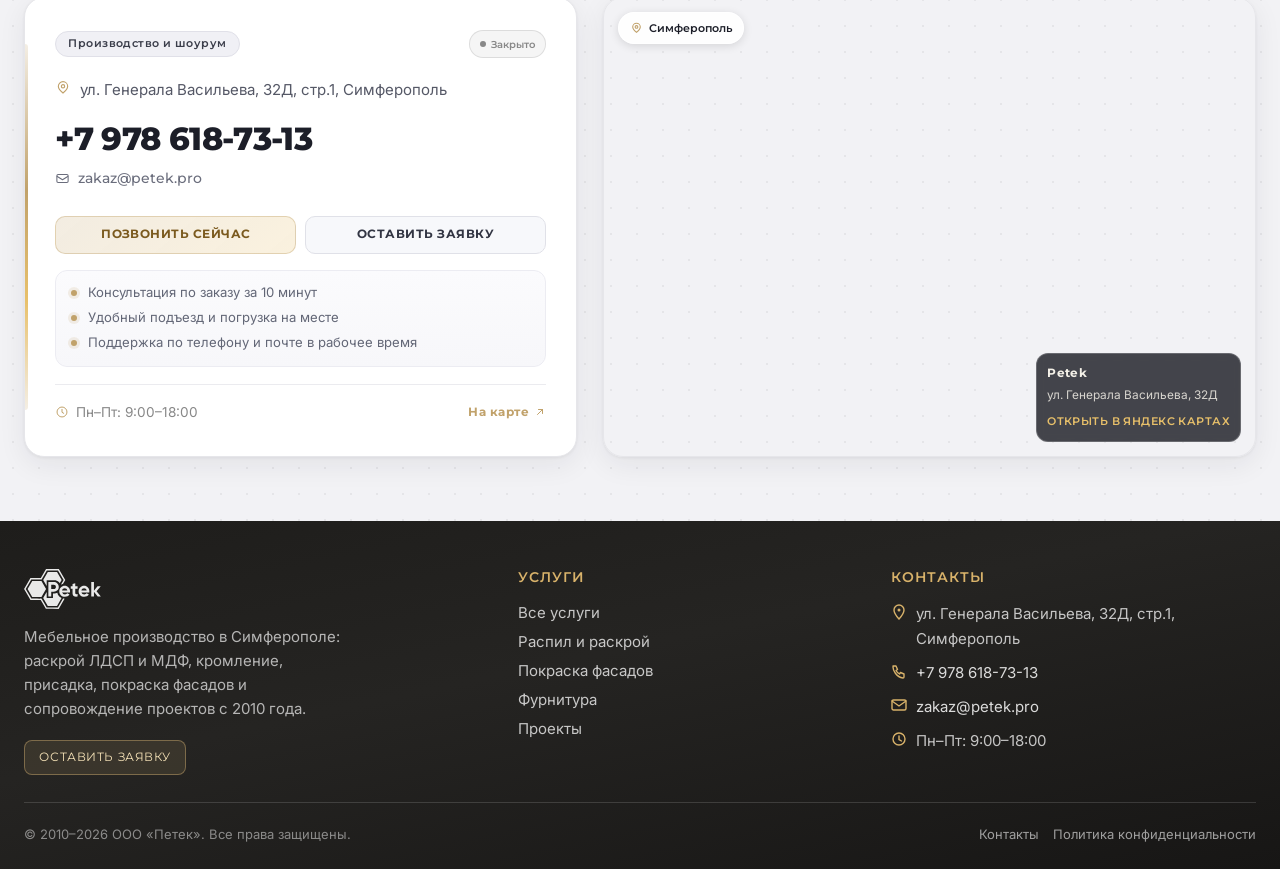
==== commit 2ff44a8c: "Update meta tags, descriptions, and content across multiple pages for improved SEO and user experien" ====
--- a/index.html
+++ b/index.html
@@ -3,20 +3,28 @@
 <head>
   <meta charset="UTF-8" />
   <meta name="viewport" content="width=device-width, initial-scale=1.0" />
-  <meta name="description" content="Petek — профессиональный распил, покраска, проектирование и фурнитура для мебели в Симферополе. ЛДСП, МДФ, ДСП, пластик и другие материалы. Работаем с 2010 года." />
+  <meta name="description" content="Petek — распил ЛДСП и МДФ, кромление, покраска фасадов и проектирование мебели в Симферополе. Цех с 2010 года, работаем для частных и оптовых заказчиков." />
   <meta name="robots" content="noindex, nofollow" />
-  <title>Petek — распил, покраска, проектирование и фурнитура для мебели в Симферополе.</title>
+  <title>Распил, покраска и проектирование мебели в Симферополе | Petek</title>
 
   <link rel="canonical" href="https://petek.pro/" />
 
   <!-- Open Graph -->
   <meta property="og:type" content="website" />
   <meta property="og:url" content="https://petek.pro/" />
-  <meta property="og:title" content="Petek — распил, покраска, проектирование и фурнитура для мебели в Симферополе." />
-  <meta property="og:description" content="Профессиональный распил, покраска, проектирование и фурнитура для мебели в Симферополе. Работаем с 2010 года." />
-  <meta property="og:image" content="https://petek.pro/img/og-preview.jpg" />
+  <meta property="og:title" content="Распил, покраска и проектирование мебели в Симферополе | Petek" />
+  <meta property="og:description" content="Распил ЛДСП и МДФ, кромление, покраска фасадов и проектирование мебели в собственном цеху в Симферополе. Работаем с 2010 года." />
+  <meta property="og:image" content="https://petek.pro/img/DSC00100.jpg" />
+  <meta property="og:image:alt" content="Распил листовых материалов в мебельном цехе Petek, Симферополь" />
   <meta property="og:locale" content="ru_RU" />
   <meta property="og:site_name" content="Petek" />
+
+  <!-- Twitter Card -->
+  <meta name="twitter:card" content="summary_large_image" />
+  <meta name="twitter:title" content="Распил, покраска и проектирование мебели в Симферополе | Petek" />
+  <meta name="twitter:description" content="Распил ЛДСП и МДФ, кромление, покраска фасадов и проектирование мебели в собственном цеху в Симферополе." />
+  <meta name="twitter:image" content="https://petek.pro/img/DSC00100.jpg" />
+  <meta name="twitter:image:alt" content="Распил листовых материалов в мебельном цехе Petek, Симферополь" />
 
   <!-- Favicon -->
   <link rel="icon" type="image/svg+xml" href="img/logo/logo-default.svg" />
@@ -29,20 +37,66 @@
   <script type="application/ld+json">
   {
     "@context": "https://schema.org",
-    "@type": "LocalBusiness",
-    "name": "Petek",
-    "url": "https://petek.pro/",
-    "telephone": "+7-978-618-73-13",
-    "email": "zakaz@petek.pro",
-    "address": {
-      "@type": "PostalAddress",
-      "streetAddress": "ул. Генерала Васильева, 32Д, стр.1",
-      "addressLocality": "Симферополь",
-      "addressCountry": "RU"
-    },
-    "openingHours": "Mo-Fr 09:00-18:00",
-    "foundingDate": "2010",
-    "description": "Профессиональный распил, кромление, покраска МДФ-фасадов и проектирование мебели в Симферополе. Работаем с ЛДСП, МДФ, ДСП, пластиком и другими материалами."
+    "@graph": [
+      {
+        "@type": "WebSite",
+        "@id": "https://petek.pro/#website",
+        "url": "https://petek.pro/",
+        "name": "Petek",
+        "description": "Мебельное производство в Симферополе: распил, кромление, покраска и проектирование.",
+        "inLanguage": "ru-RU",
+        "publisher": { "@id": "https://petek.pro/#business" }
+      },
+      {
+        "@type": "WebPage",
+        "@id": "https://petek.pro/#webpage",
+        "url": "https://petek.pro/",
+        "name": "Распил, покраска и проектирование мебели в Симферополе | Petek",
+        "description": "Petek — распил ЛДСП и МДФ, кромление, покраска фасадов и проектирование мебели в Симферополе. Собственный цех с 2010 года.",
+        "isPartOf": { "@id": "https://petek.pro/#website" },
+        "about": { "@id": "https://petek.pro/#business" },
+        "inLanguage": "ru-RU"
+      },
+      {
+        "@type": "LocalBusiness",
+        "@id": "https://petek.pro/#business",
+        "name": "Petek",
+        "url": "https://petek.pro/",
+        "telephone": "+7-978-618-73-13",
+        "email": "zakaz@petek.pro",
+        "image": "https://petek.pro/img/DSC00100.jpg",
+        "address": {
+          "@type": "PostalAddress",
+          "streetAddress": "ул. Генерала Васильева, 32Д, стр.1",
+          "addressLocality": "Симферополь",
+          "addressRegion": "Крым",
+          "addressCountry": "RU"
+        },
+        "geo": {
+          "@type": "GeoCoordinates",
+          "latitude": 44.9483,
+          "longitude": 34.1024
+        },
+        "areaServed": [
+          { "@type": "City", "name": "Симферополь" },
+          { "@type": "AdministrativeArea", "name": "Крым" }
+        ],
+        "openingHours": "Mo-Fr 09:00-18:00",
+        "foundingDate": "2010",
+        "description": "Мебельное производство в Симферополе: распил ЛДСП и МДФ, кромление, покраска МДФ-фасадов, проектирование в БАЗИС-Мебельщик и продажа фурнитуры.",
+        "hasOfferCatalog": {
+          "@type": "OfferCatalog",
+          "name": "Услуги Petek",
+          "itemListElement": [
+            { "@type": "Offer", "itemOffered": { "@type": "Service", "name": "Распил и раскрой ЛДСП, МДФ, ДСП" } },
+            { "@type": "Offer", "itemOffered": { "@type": "Service", "name": "Кромкование ПВХ" } },
+            { "@type": "Offer", "itemOffered": { "@type": "Service", "name": "Покраска МДФ-фасадов" } },
+            { "@type": "Offer", "itemOffered": { "@type": "Service", "name": "Проектирование мебели" } },
+            { "@type": "Offer", "itemOffered": { "@type": "Service", "name": "Распил на ЧПУ" } }
+          ]
+        }
+      }
+    ]
   }
   </script>
 </head>
@@ -55,11 +109,11 @@
     <div class="header-util">
       <div class="container header-util__inner">
         <div class="header-util__group">
-          <a href="delivery.html" class="header-util__item header-util__item--link">Доставка</a>
+          <a href="contacts.html" class="header-util__item header-util__item--link">Доставка</a>
           <span class="header-util__sep" aria-hidden="true">|</span>
-          <a href="payment.html" class="header-util__item header-util__item--link">Оплата</a>
+          <a href="prices.html" class="header-util__item header-util__item--link">Оплата</a>
           <span class="header-util__sep" aria-hidden="true">|</span>
-          <a href="wholesale.html" class="header-util__item header-util__item--link">Оптовым покупателям</a>
+          <a href="contacts.html" class="header-util__item header-util__item--link">Оптовым покупателям</a>
         </div>
         <div class="header-util__group">
           <span class="header-util__item">
@@ -158,13 +212,13 @@
         </div>
 
         <h1 class="top-hero__title top-hero--anim" style="--delay:.15s">
-          Распил, кромление,<br />
-          покраска и проектирование<br />
-          по вашему чертежу
+          Распил, кромление, покраска<br />
+          и проектирование <br />
+          в Симферополе
         </h1>
 
         <p class="top-hero__sub top-hero--anim" style="--delay:.28s">
-          Полный цикл обработки в одном цеху: приходите со своим проектом — распилим, покрасим, склеим кромку и отдадим готовые детали
+          Petek — полный цикл обработки в одном цеху: приходите со своим проектом — распилим ЛДСП и МДФ, покрасим фасады, склеим кромку и отдадим готовые детали по чертежу
         </p>
 
         <div class="top-hero__cta top-hero--anim" style="--delay:.38s">
@@ -180,17 +234,17 @@
       <!-- Photo collage -->
       <div class="top-hero__photos top-hero--anim" style="--delay:.22s">
         <a href="raspiil.html" class="hero-photo-card hero-photo-card--tall" style="--bob-dur:5.2s; --bob-delay:0s; --card-delay:.3s">
-          <img src="img/raspil.png" alt="" loading="eager" />
+          <img src="img/raspil.png" alt="Распил ЛДСП и МДФ в цехе Petek, Симферополь" loading="eager" />
           <span class="hero-photo-card__overlay" aria-hidden="true"></span>
           <span class="hero-photo-card__chip">Распил и раскрой</span>
         </a>
         <a href="pokraska.html" class="hero-photo-card hero-photo-card--sm" style="--bob-dur:4.6s; --bob-delay:.8s; --card-delay:.5s">
-          <img src="img/pokraska.png" alt="" loading="eager" />
+          <img src="img/pokraska.png" alt="Покраска МДФ-фасадов в Симферополе" loading="eager" />
           <span class="hero-photo-card__overlay" aria-hidden="true"></span>
           <span class="hero-photo-card__chip">Покраска фасадов</span>
         </a>
         <a href="raspiil.html#kromka" class="hero-photo-card hero-photo-card--sm" style="--bob-dur:6s; --bob-delay:1.4s; --card-delay:.65s">
-          <img src="img/kromka.png" alt="" loading="eager" />
+          <img src="img/kromka.png" alt="Кромление мебельных деталей ПВХ-кромкой" loading="eager" />
           <span class="hero-photo-card__overlay" aria-hidden="true"></span>
           <span class="hero-photo-card__chip">Кромкование</span>
         </a>
@@ -220,7 +274,7 @@
           </div>
 
           <h2 class="svc-edit__heading">Полный цикл распила<br>и обработки материалов</h2>
-          <p class="svc-edit__lede">ЛДСП, МДФ, ДСП, пластик и другие листовые материалы — от раскроя до готовых фасадов в собственном цеху в Симферополе. Работаем по точным эскизам и ГОСТам.</p>
+          <p class="svc-edit__lede">ЛДСП, МДФ, ДСП, пластик и другие листовые материалы — от раскроя и <a href="chpu.html">распила на ЧПУ</a> до готовых фасадов в собственном цеху в Симферополе. Работаем по точным эскизам и ГОСТам для частных заказчиков, мебельных мастеров и оптовых клиентов.</p>
         </header>
 
         <!-- Editorial rows -->
@@ -422,7 +476,7 @@
                 <svg width="22" height="22" viewBox="0 0 24 24" fill="none"><path d="M4 14l4-8h8l4 8v5H4v-5z" stroke="currentColor" stroke-width="1.5" stroke-linejoin="round"/><path d="M9 19v2h6v-2M12 6V3M8 11h8" stroke="currentColor" stroke-width="1.5" stroke-linecap="round"/></svg>
               </div>
               <h3 class="process-card__title">Выдача</h3>
-              <p class="process-card__desc">Передаём заказ с документами. По желанию организуем доставку по городу и региону.</p>
+              <p class="process-card__desc">Передаём заказ с документами. По желанию организуем доставку по всему Крыму</p>
             </article>
           </li>
         </ol>
@@ -492,7 +546,7 @@
               <form class="order__form" id="order-form" novalidate enctype="multipart/form-data" aria-labelledby="order-heading">
                 <div class="form-group">
                   <label class="form-label" for="f-name">Ваше имя <span aria-hidden="true">*</span></label>
-                  <input class="form-control" type="text" id="f-name" name="name" placeholder="Иван Иванов" autocomplete="name" required />
+                  <input class="form-control" type="text" id="f-name" name="name" placeholder="Введите ваше имя" autocomplete="name" required />
                 </div>
 
                 <div class="form-group">
@@ -692,7 +746,7 @@
           <a href="index.html" class="site-footer__logo" aria-label="Petek — на главную">
             <img src="img/logo/logo-default.svg" alt="Petek логотип" width="110" height="40" />
           </a>
-          <p class="site-footer__tagline">Производство, раскрой, кромление, присадка и сопровождение проектов с 2010 года.</p>
+          <p class="site-footer__tagline">Мебельное производство в Симферополе: раскрой ЛДСП и МДФ, кромление, присадка, покраска фасадов и сопровождение проектов с 2010 года.</p>
           <a class="site-footer__cta" href="#order-studio" data-open-quick-modal="true">Оставить заявку</a>
         </div>
 
@@ -700,12 +754,12 @@
         <div class="site-footer__col">
           <h3 class="site-footer__heading">Услуги</h3>
           <nav class="site-footer__nav" aria-label="Услуги">
-            <a href="services.html">Все услуги</a>
+            <a href="#services">Все услуги</a>
             <a href="raspiil.html">Распил и раскрой</a>
             <a href="pokraska.html">Покраска фасадов</a>
-            <a href="proektirovanie.html">Проектирование</a>
+            
             <a href="furnitura.html">Фурнитура</a>
-            <a href="prices.html">Прайс-лист</a>
+          
             <a href="gallery.html">Проекты</a>
           </nav>
         </div>
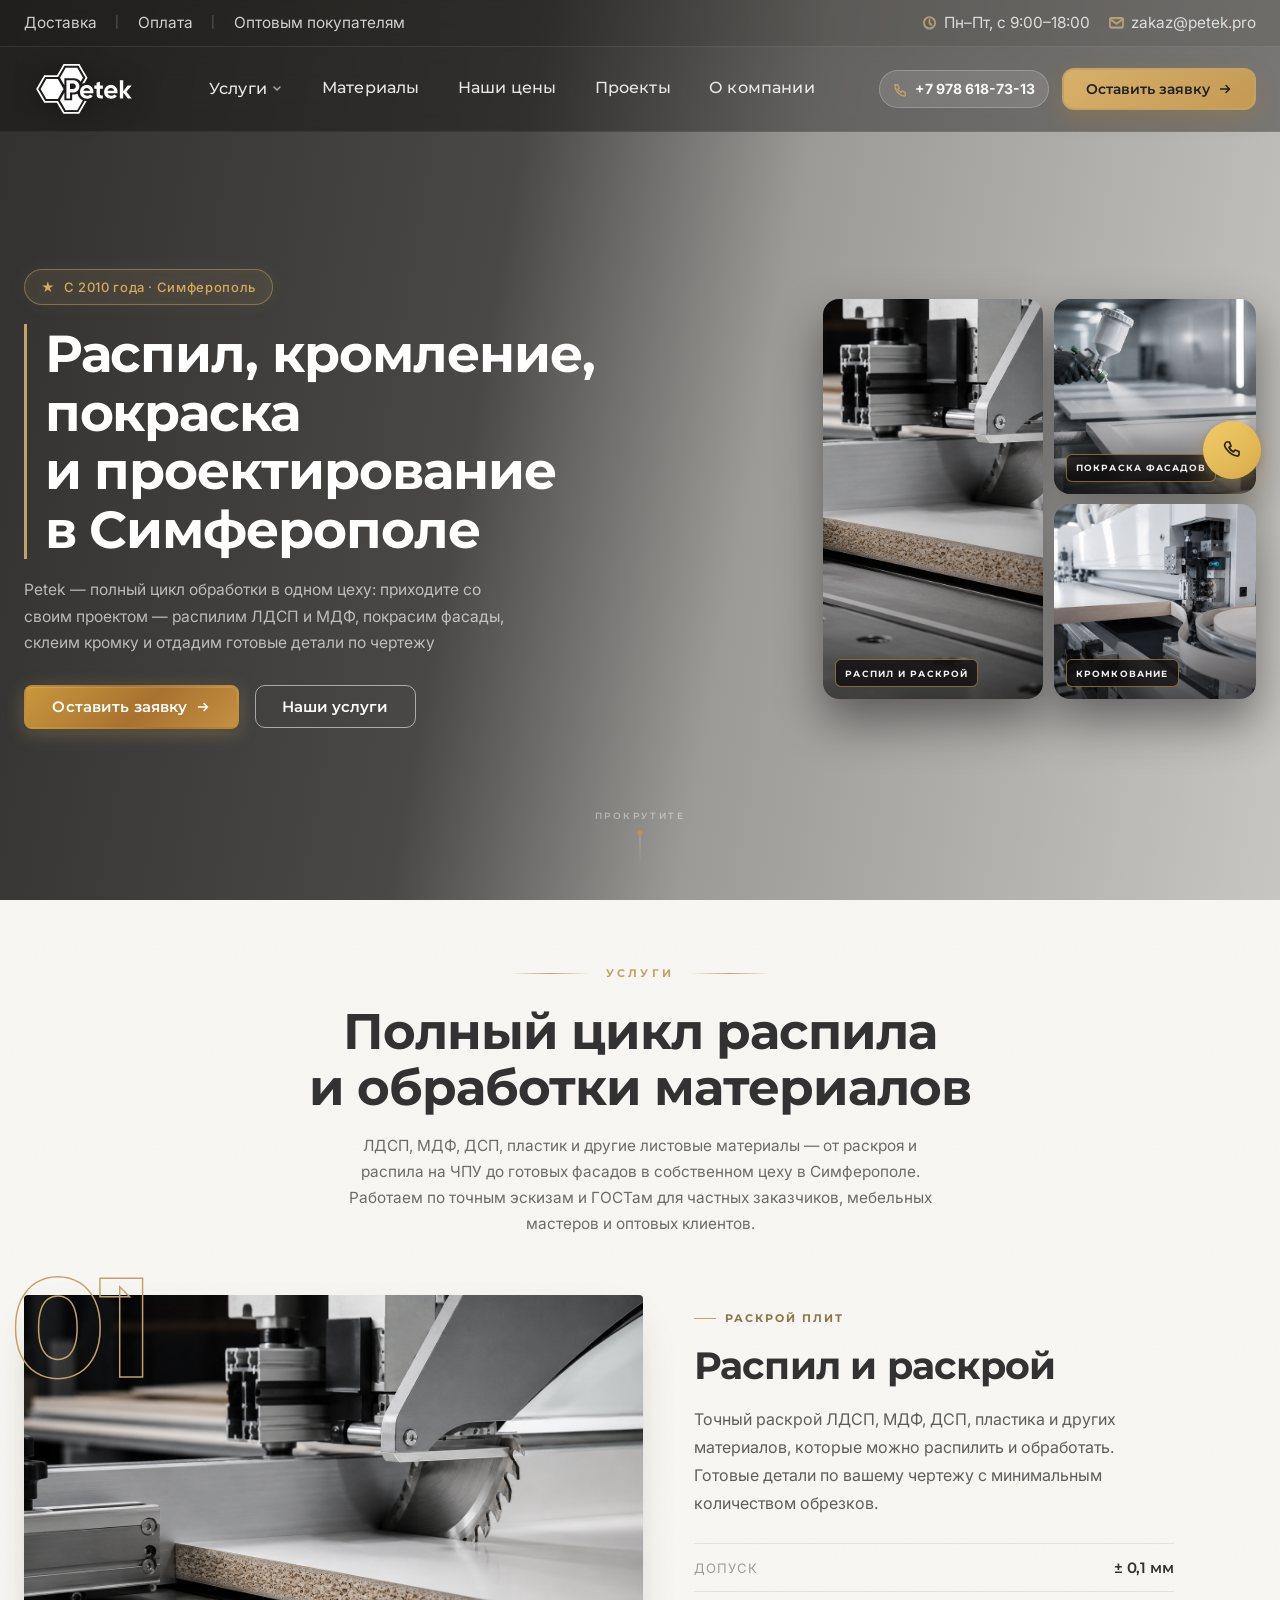
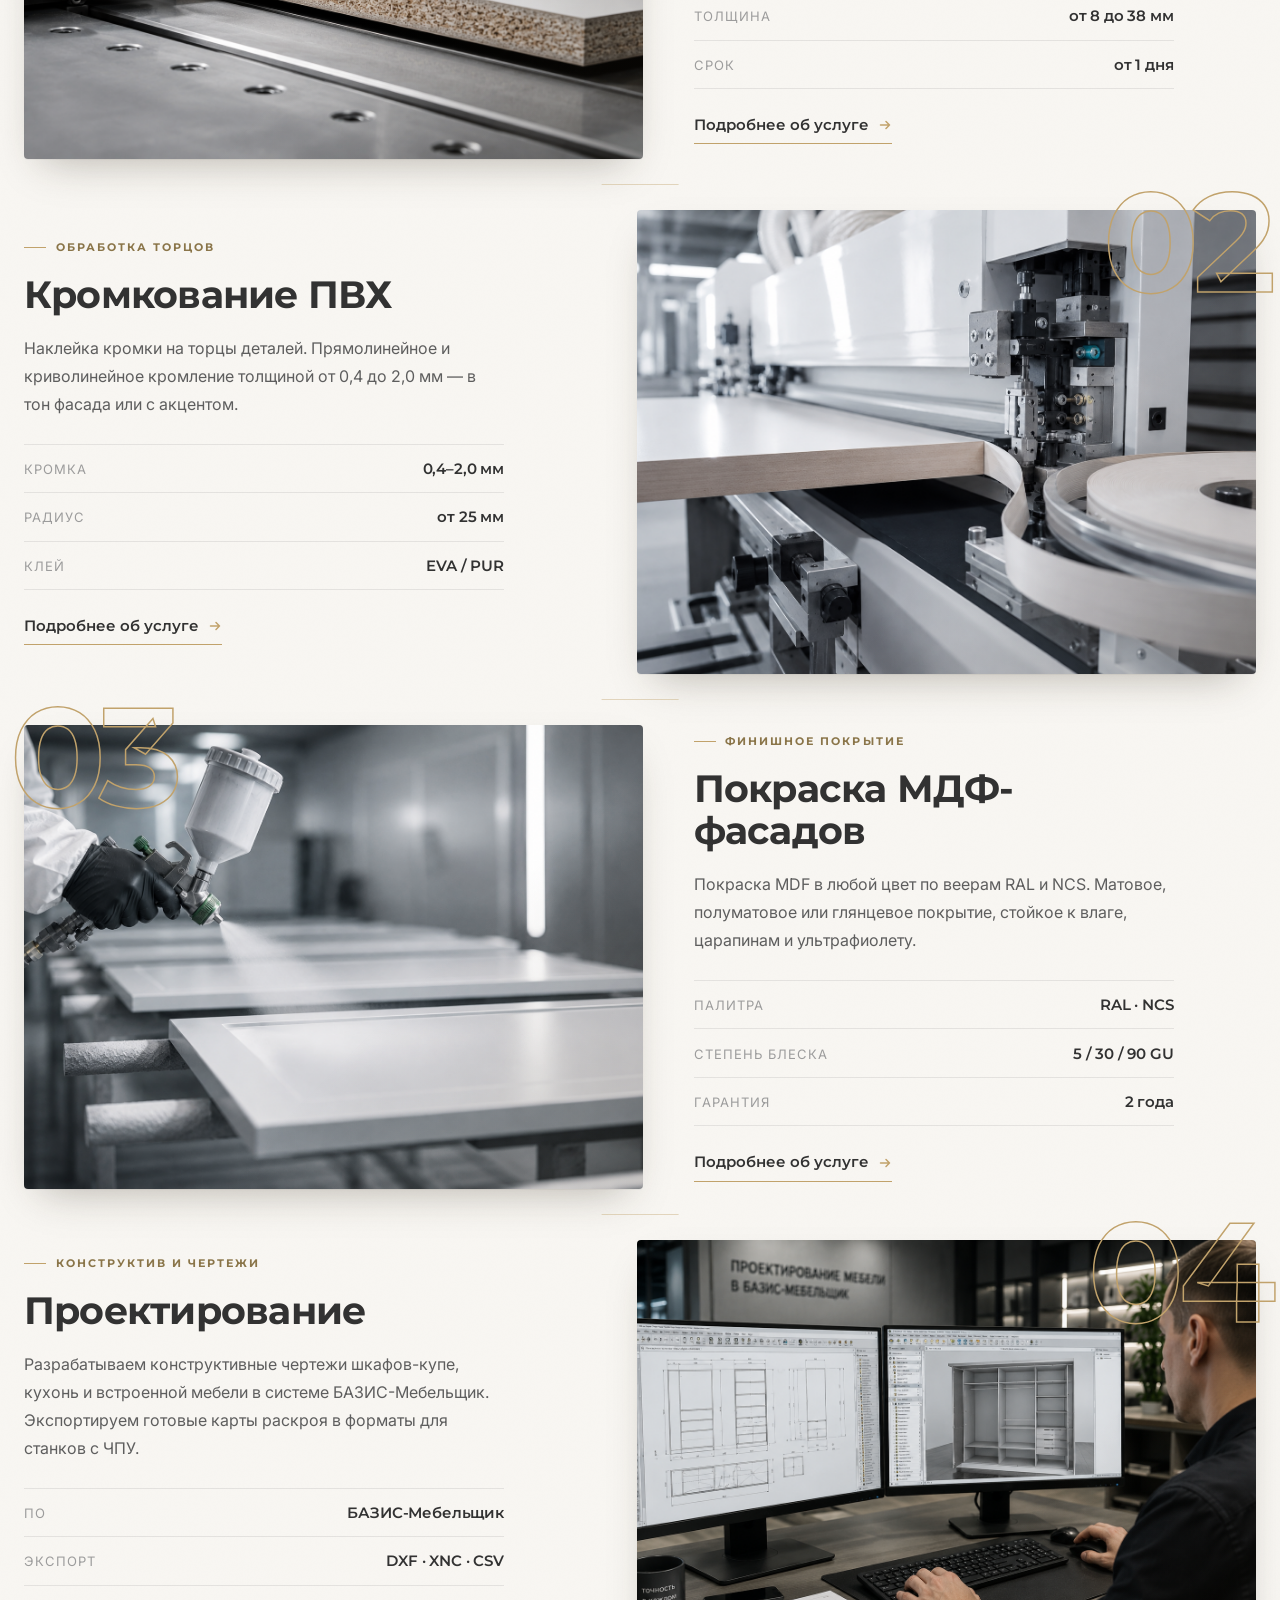
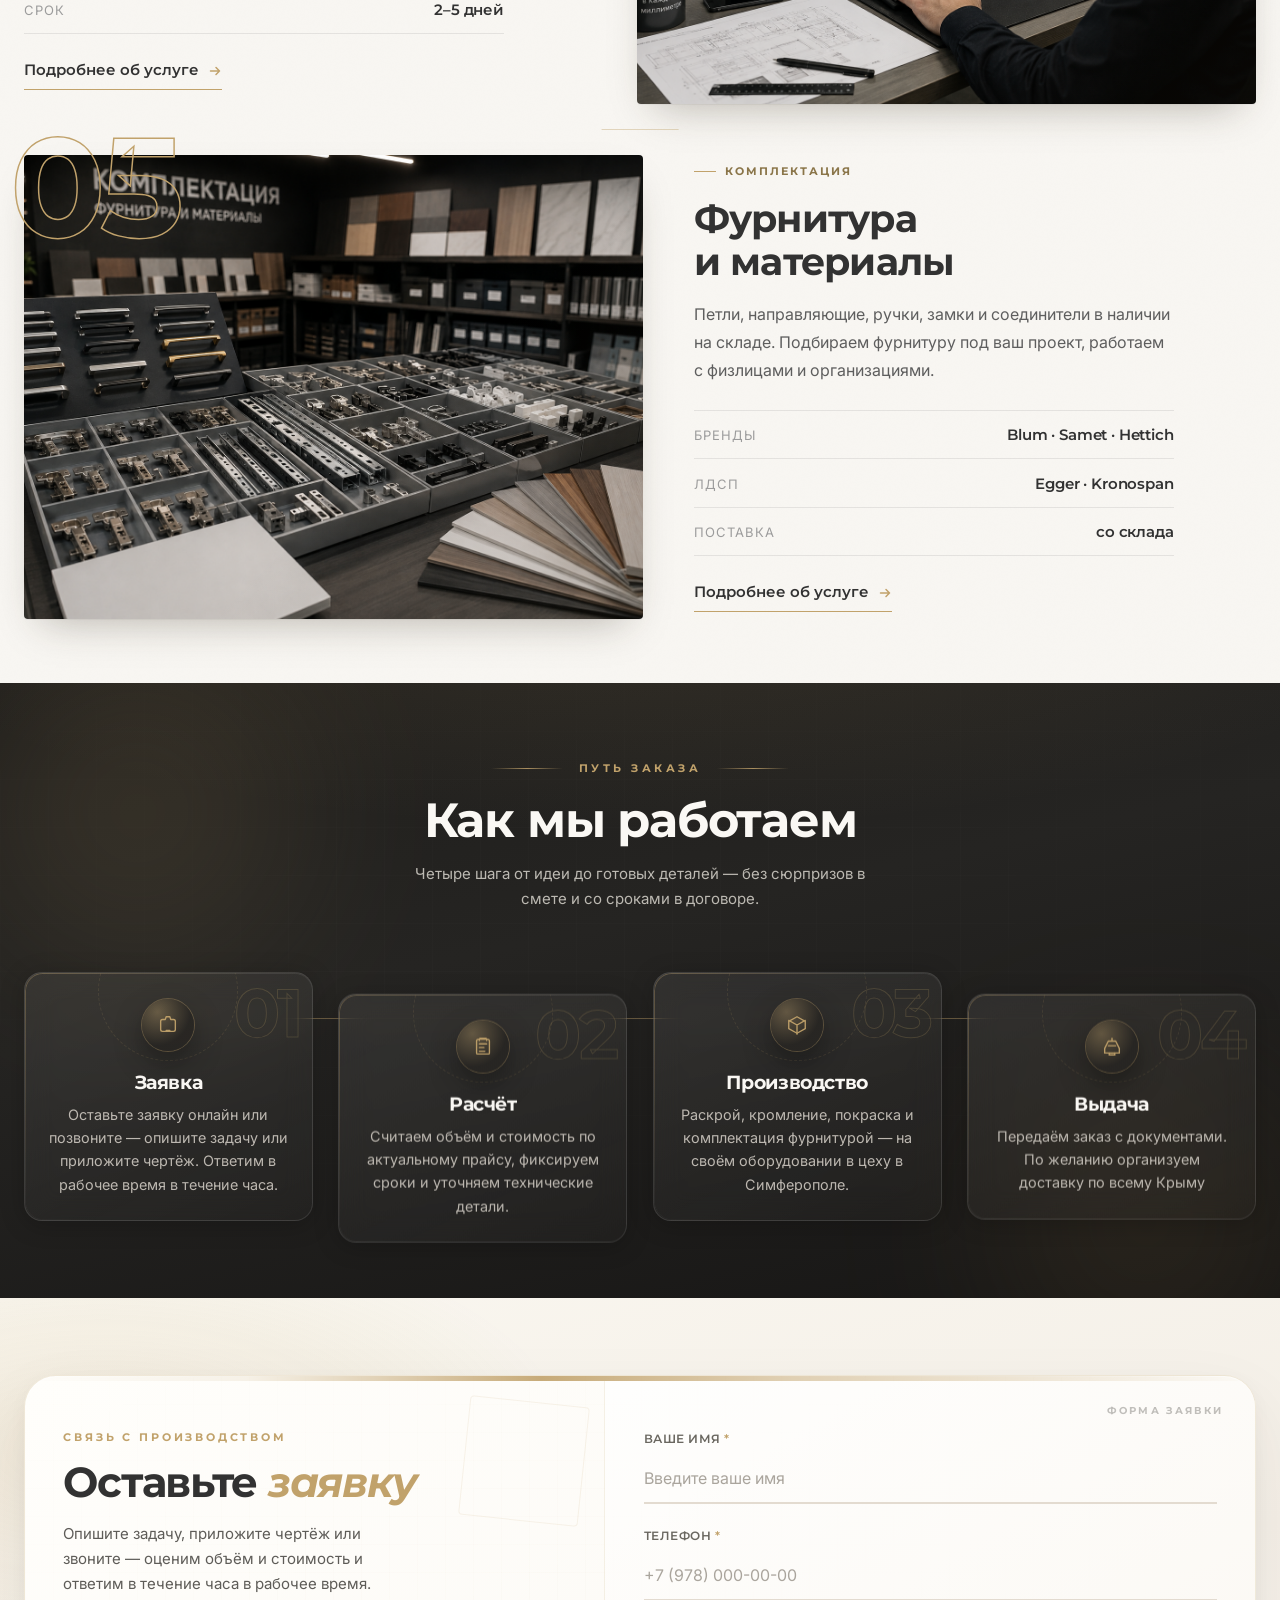
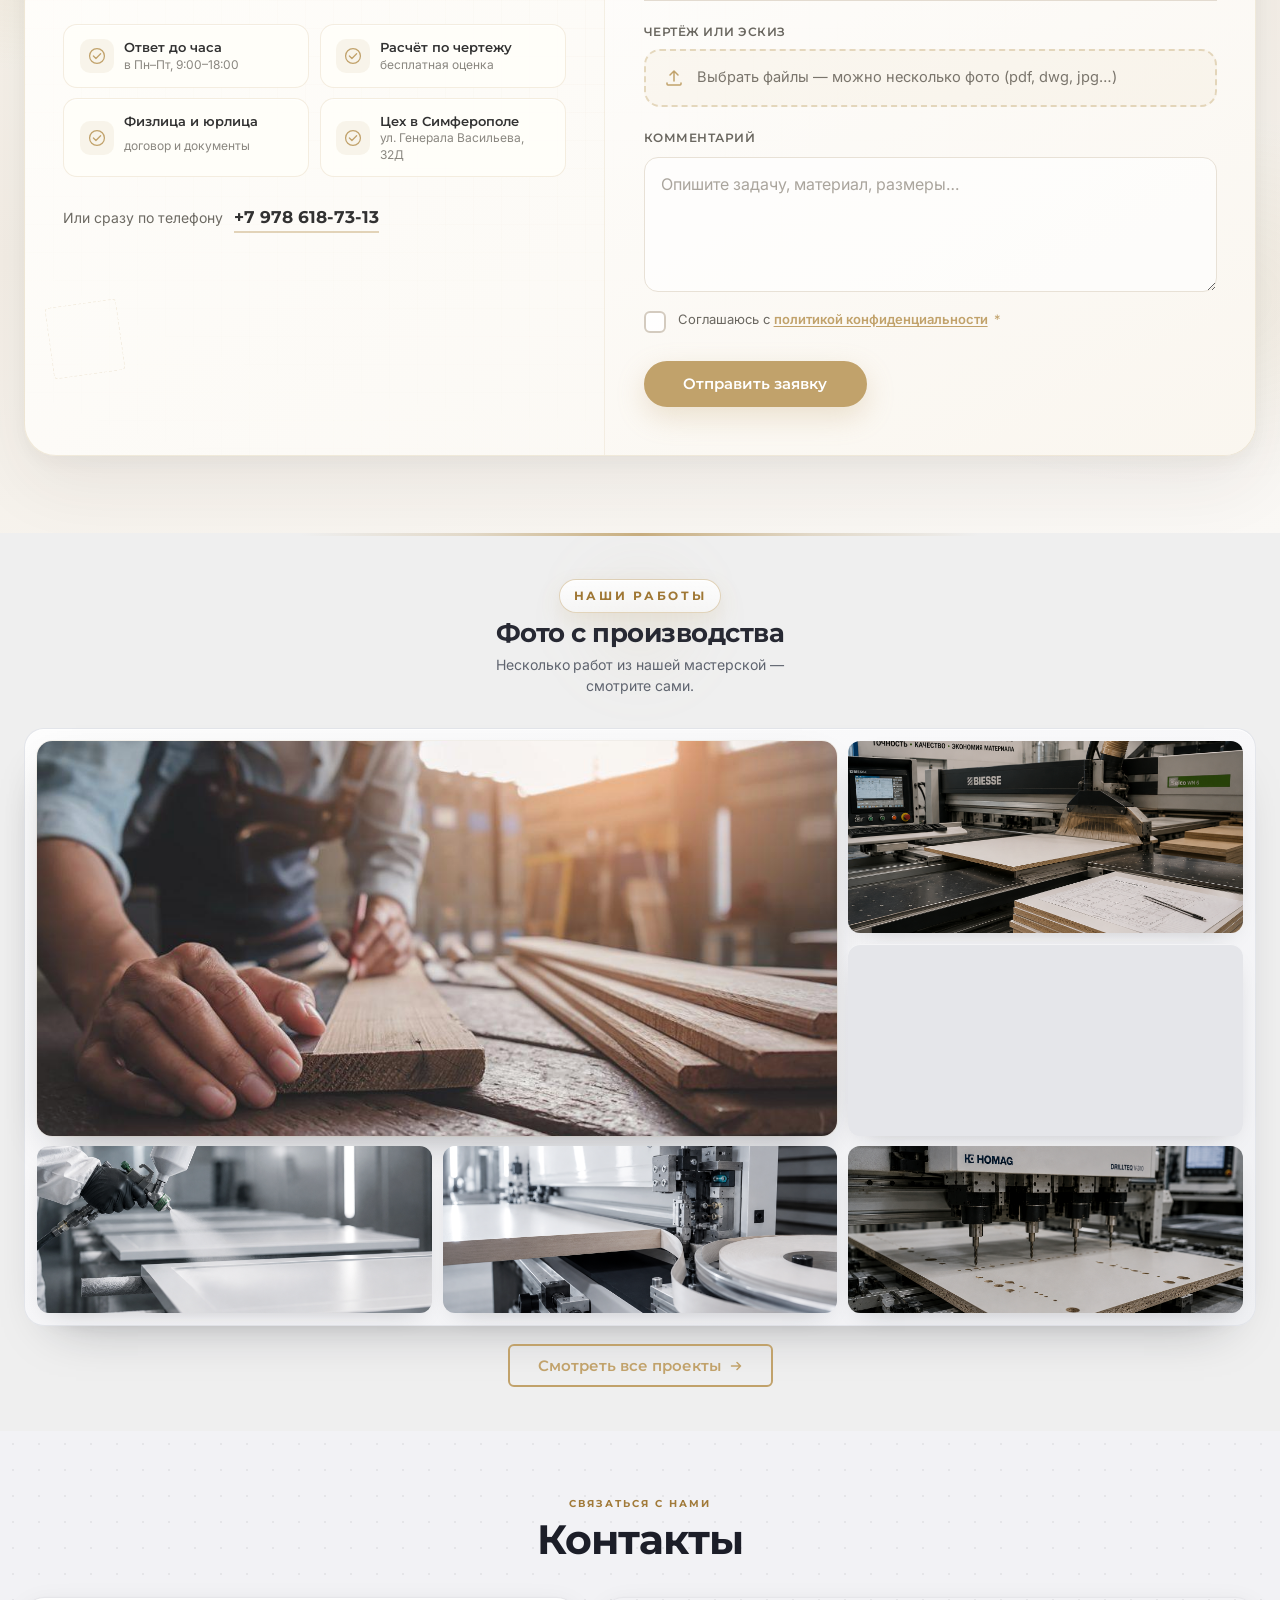
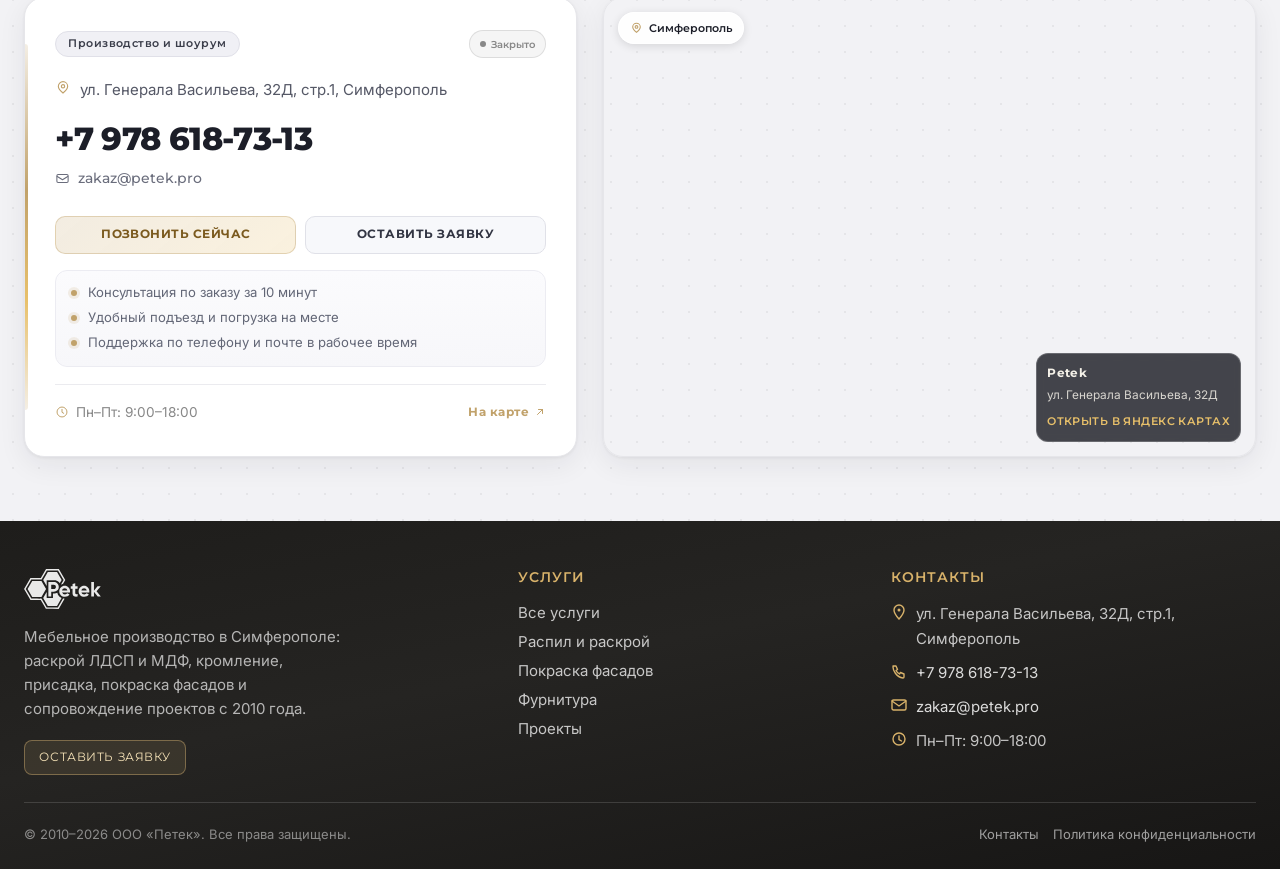
==== commit 928a964d: "Update image content and descriptions in index.html for improved clarity and accessibility - Revised" ====
--- a/index.html
+++ b/index.html
@@ -596,7 +596,7 @@
           <header class="proj-wall__intro">
             <p class="proj-wall__eyebrow">Наши работы</p>
             <h2 class="proj-wall__title" id="proj-heading">Фото с производства</h2>
-            <p class="proj-wall__lead">Шесть кадров из цеха — остальное смотрите в портфолио.</p>
+            <p class="proj-wall__lead">Несколько работ из нашей мастерской — смотрите сами.</p>
           </header>
 
           <div class="proj-wall__gallery-wrap">
@@ -605,17 +605,17 @@
                 <div class="proj-editorial">
                   <figure class="proj-editorial__cell proj-editorial__cell--hero">
                     <button type="button" class="proj-collage__open" aria-label="Открыть фото крупно: подача заготовки на станок для распила">
-                      <img src="img/DSC00056.jpg" alt="Подача заготовки на станок для распила" width="1200" height="900" loading="lazy" decoding="async" />
+                      <img src="img/proektirov.jpeg" alt="Подача заготовки на станок для распила" width="1200" height="900" loading="lazy" decoding="async" />
                     </button>
                   </figure>
                   <figure class="proj-editorial__cell proj-editorial__cell--a">
                     <button type="button" class="proj-collage__open" aria-label="Открыть фото крупно: распил листовых материалов">
-                      <img src="img/DSC00100.jpg" alt="Распил листовых материалов в производстве" width="900" height="675" loading="lazy" decoding="async" />
+                      <img src="img/raspil-template.png" alt="Распил листовых материалов в производстве" width="900" height="675" loading="lazy" decoding="async" />
                     </button>
                   </figure>
                   <figure class="proj-editorial__cell proj-editorial__cell--b">
                     <button type="button" class="proj-collage__open" aria-label="Открыть фото крупно: точная обработка узлов и кромок">
-                      <img src="img/DSC00183.jpg" alt="Точная обработка узлов и кромок на производстве" width="900" height="675" loading="lazy" decoding="async" />
+                      <img src="img/pokraska-templ.png" alt="Точная обработка узлов и кромок на производстве" width="900" height="675" loading="lazy" decoding="async" />
                     </button>
                   </figure>
                   <figure class="proj-editorial__cell proj-editorial__cell--c">
@@ -630,7 +630,7 @@
                   </figure>
                   <figure class="proj-editorial__cell proj-editorial__cell--e">
                     <button type="button" class="proj-collage__open" aria-label="Открыть фото крупно: производственный участок">
-                      <img src="img/DSC02245.jpg" alt="Производственный участок: подготовка заказов" width="900" height="600" loading="lazy" decoding="async" />
+                      <img src="img/prisadka-template.png" alt="Производственный участок: подготовка заказов" width="900" height="600" loading="lazy" decoding="async" />
                     </button>
                   </figure>
                 </div>
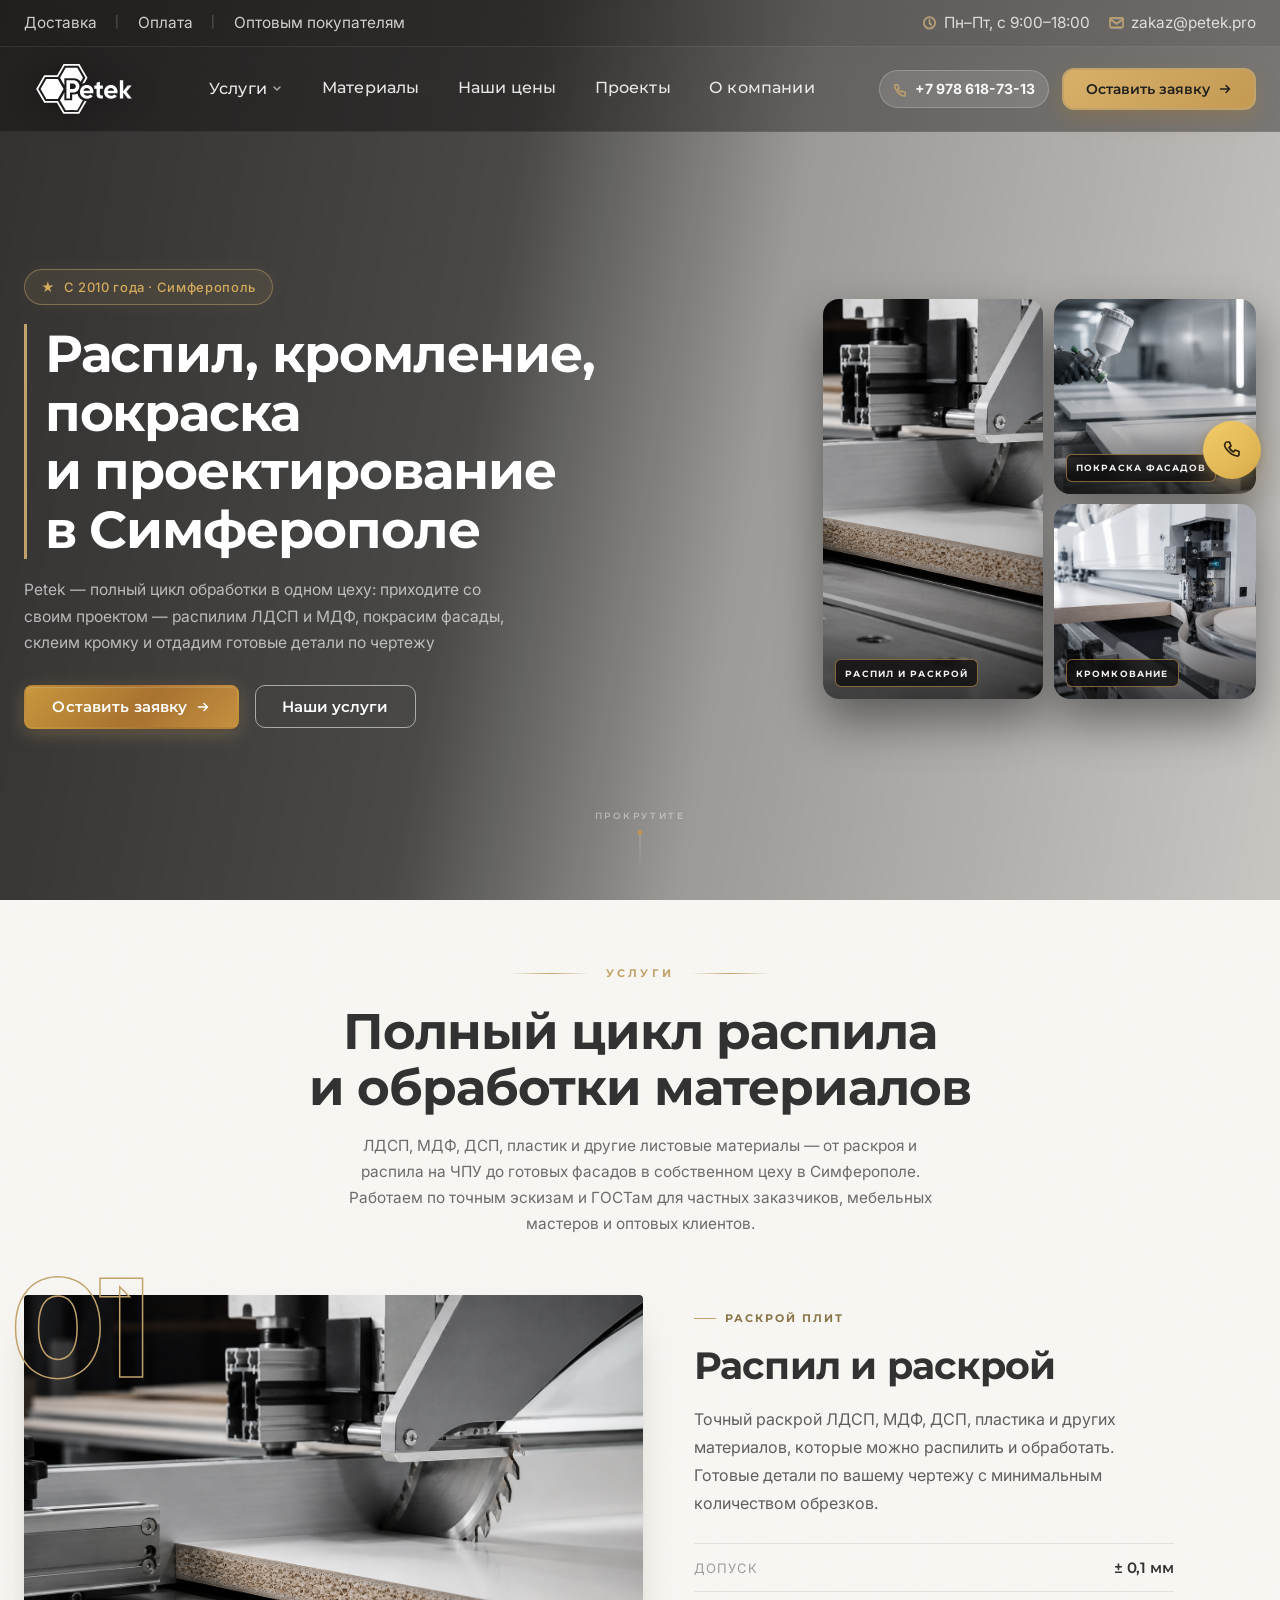
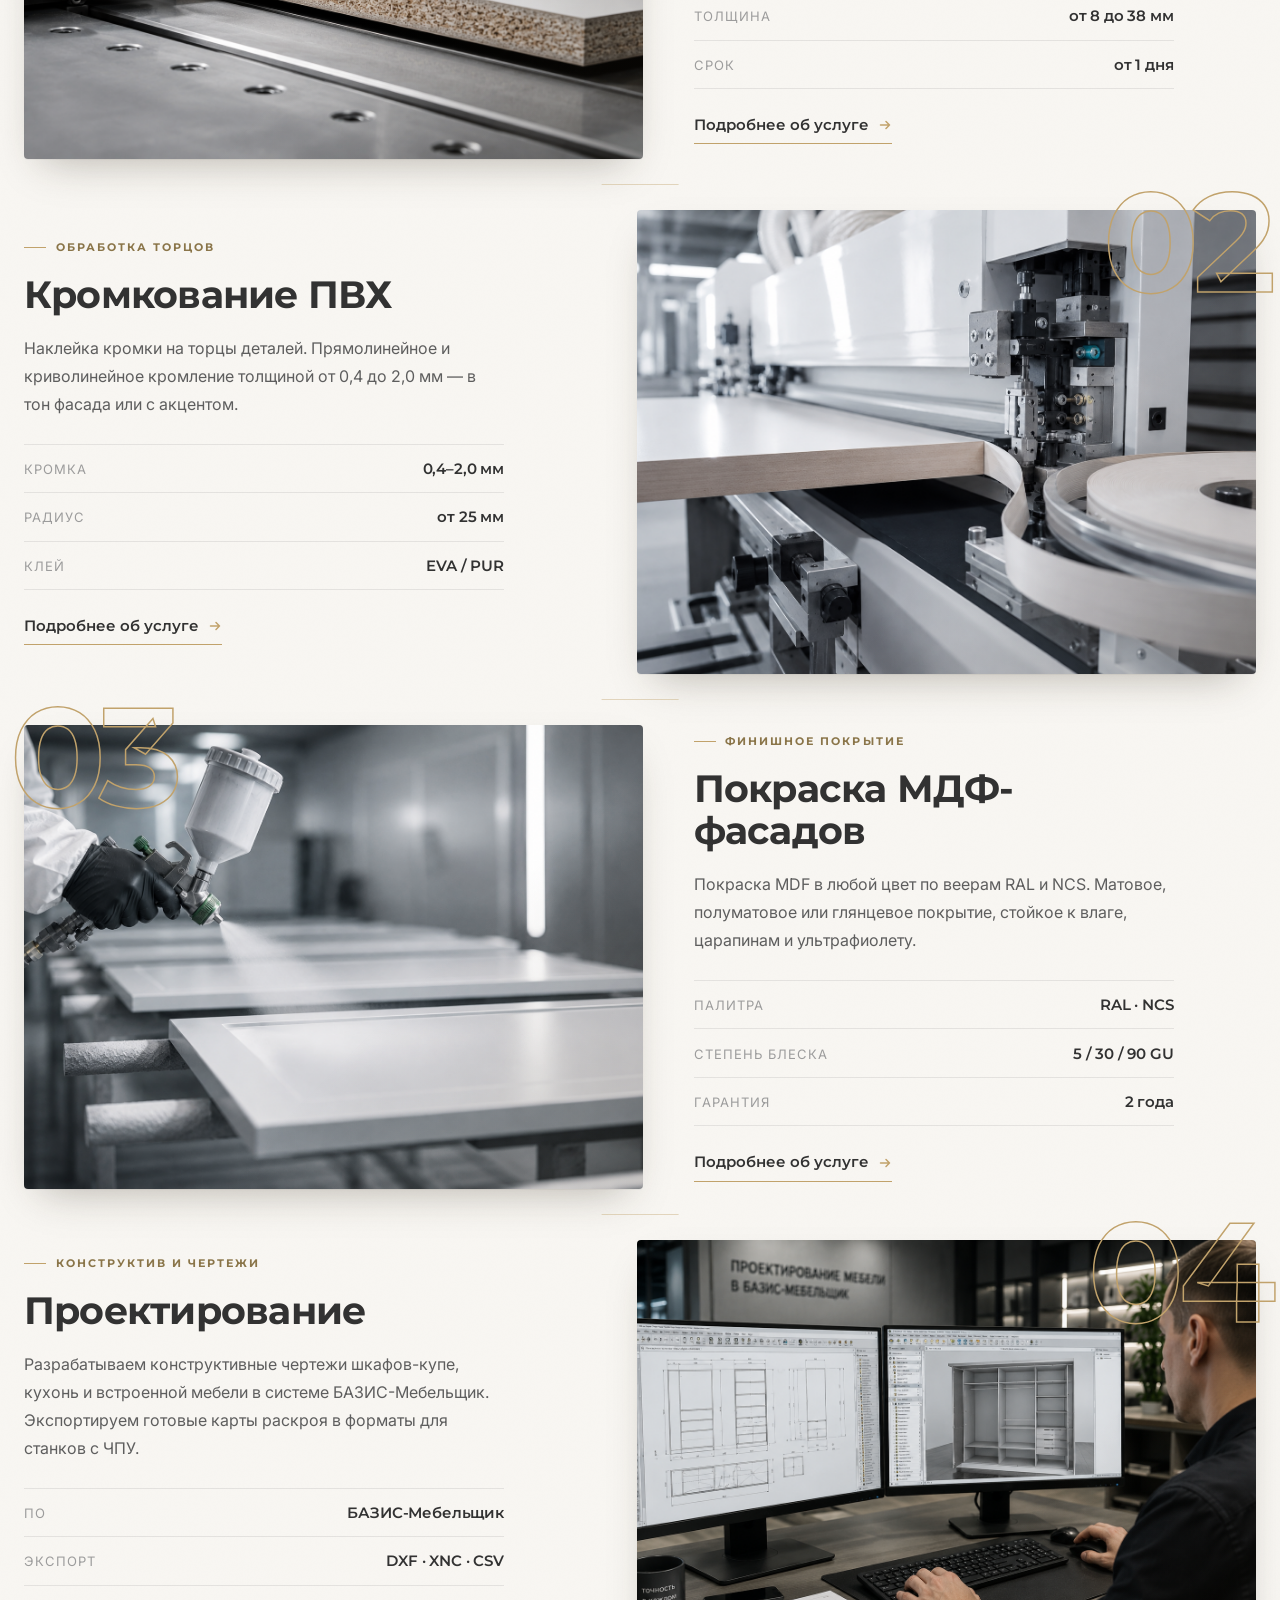
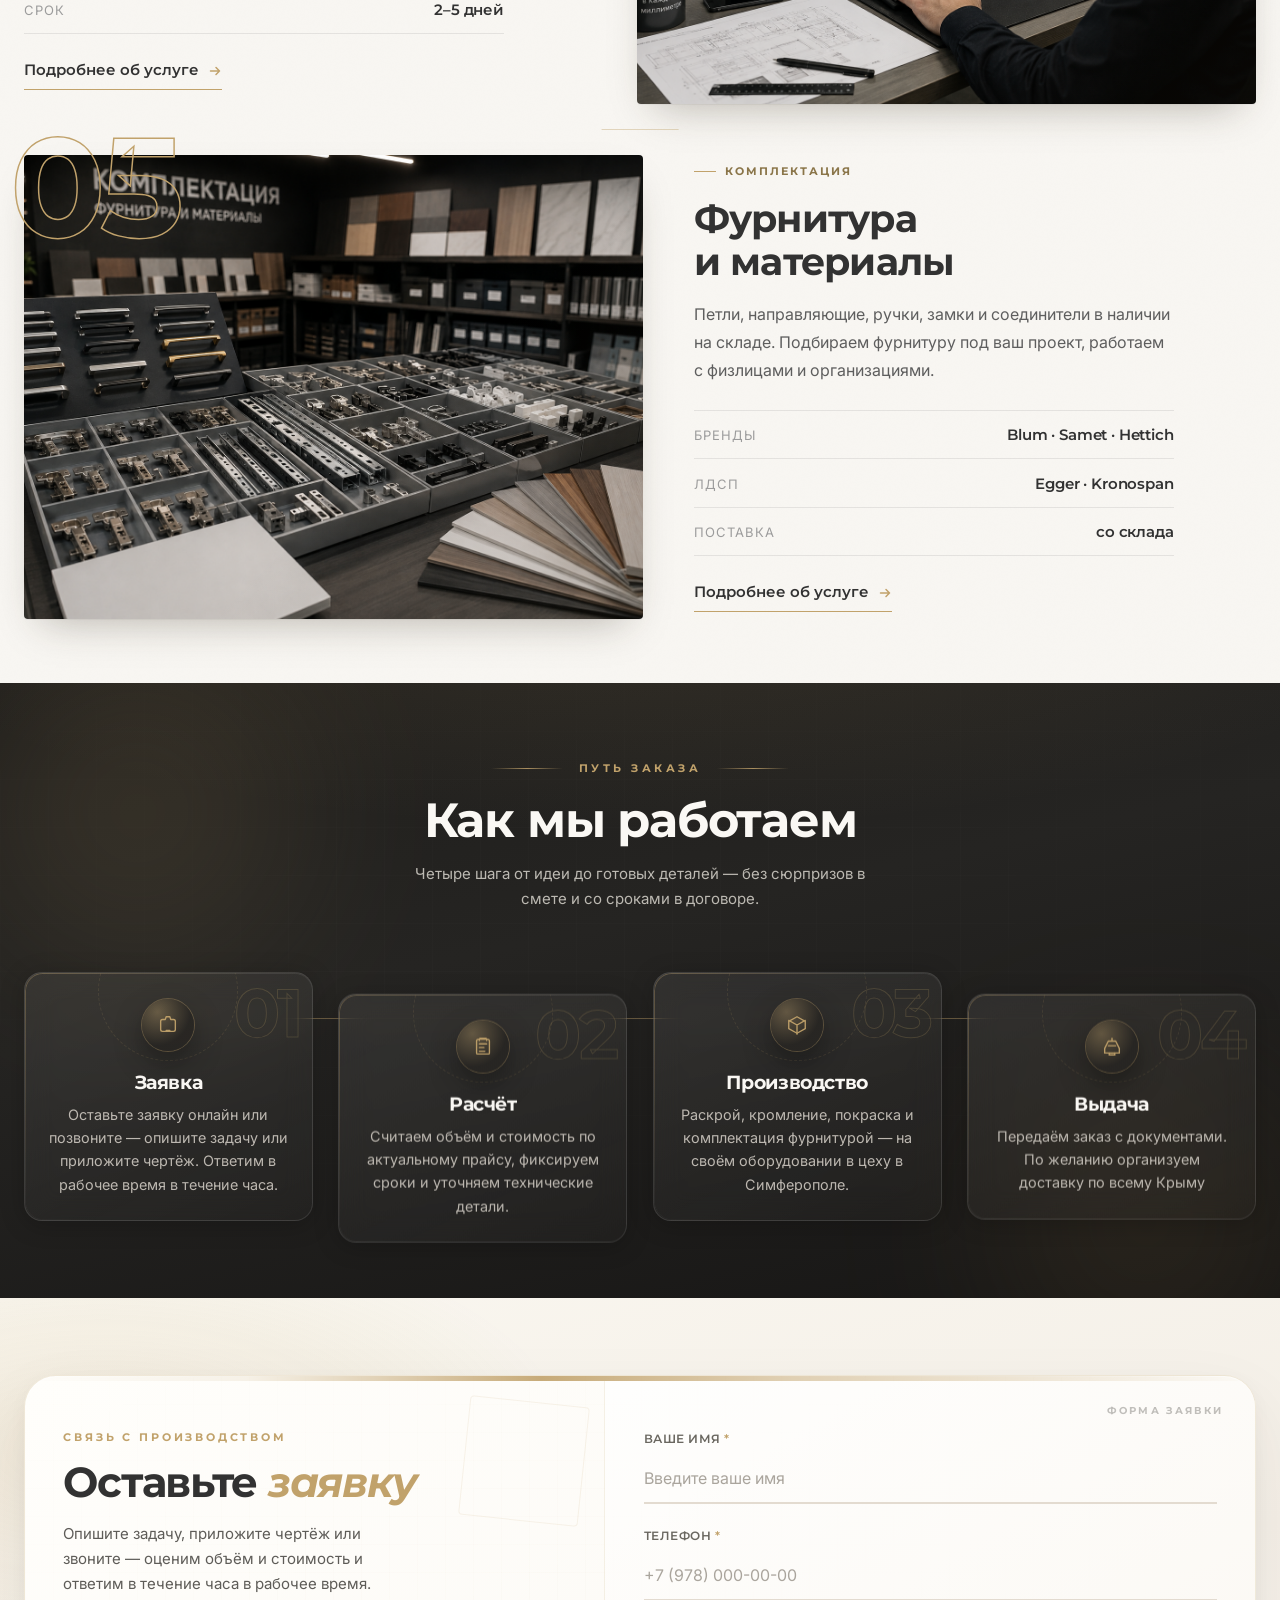
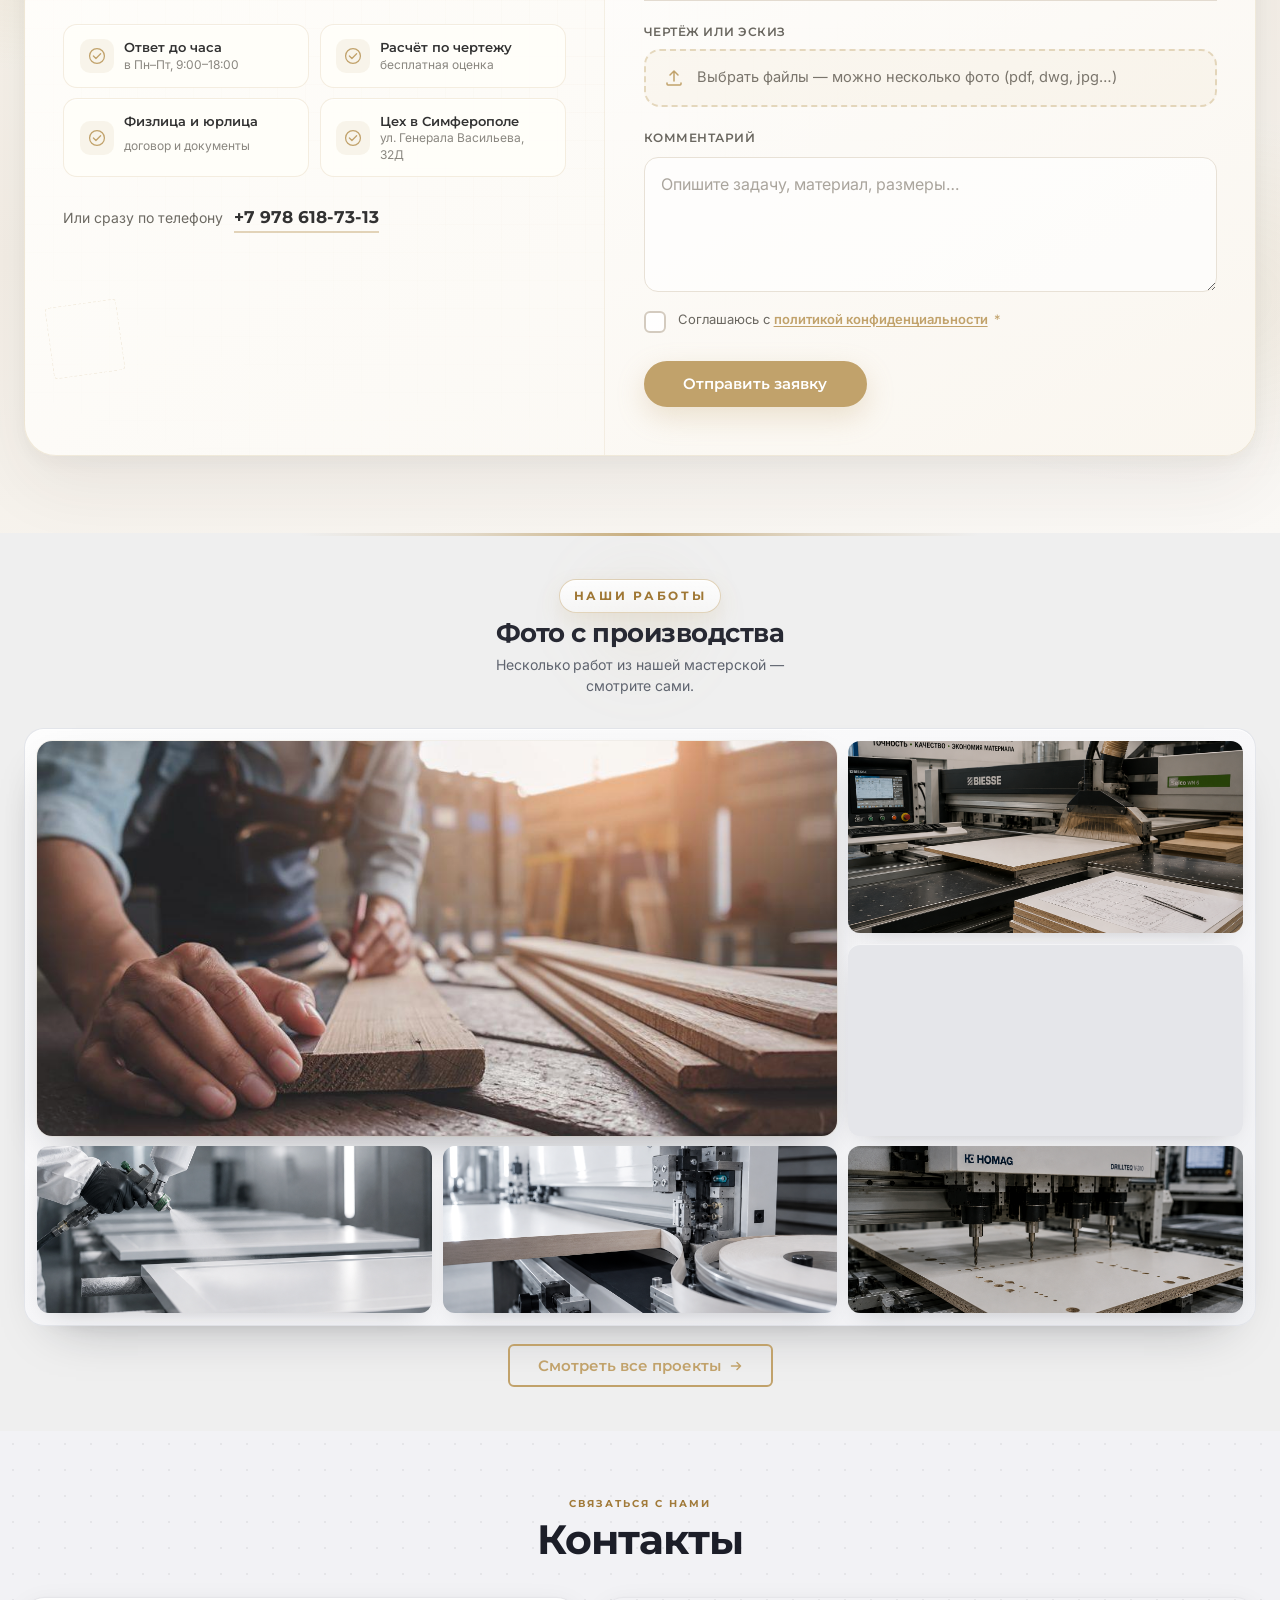
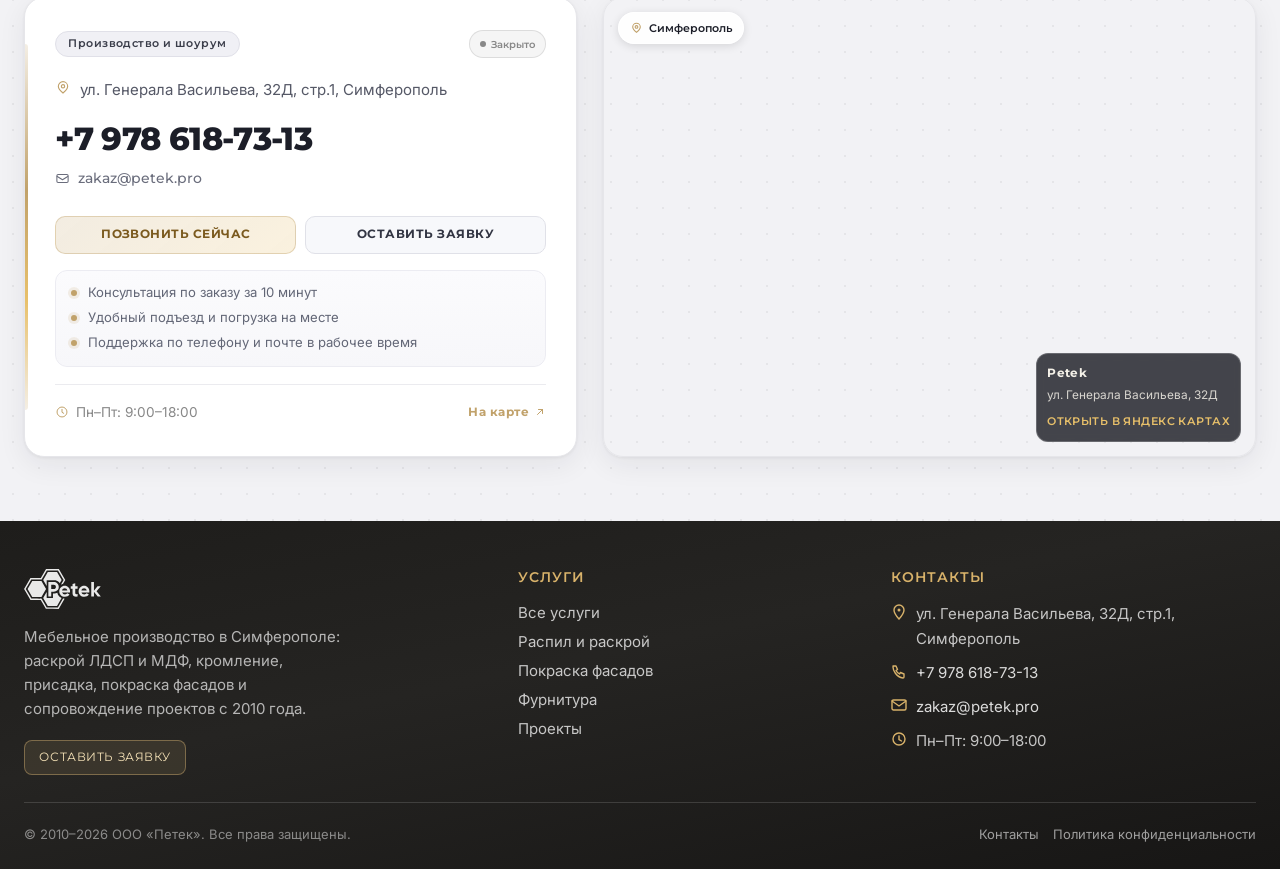
==== commit d1a3e46b: "новый header" ====
--- a/index.html
+++ b/index.html
@@ -145,18 +145,13 @@
             <div class="site-nav__dropdown-panel" id="nav-services-menu" aria-labelledby="nav-services-btn">
               <div class="site-nav__dropdown-group">
                 <p class="site-nav__dropdown-label">Распил и обработка</p>
-                <a href="raspiil.html" class="site-nav__dropdown-link">Распил и обработка материалов</a>
-                <a href="raspiil.html#kromka" class="site-nav__dropdown-link">Кромление</a>
-                <a href="raspiil.html#prisadka" class="site-nav__dropdown-link">Присадка</a>
-                <a href="chpu.html" class="site-nav__dropdown-link">Распил на ЧПУ</a>
-                <a href="raspiil.html#frezka" class="site-nav__dropdown-link">Фрезеровка и эскизные детали</a>
+                <a href="raspiil.html" class="site-nav__dropdown-link">Раскрой, кромление и присадка</a>
+                <a href="chpu.html" class="site-nav__dropdown-link">Фигурный раскрой на ЧПУ</a>
               </div>
               <div class="site-nav__dropdown-group">
                 <p class="site-nav__dropdown-label">Изготовление и покраска</p>
                 <a href="korpusa.html" class="site-nav__dropdown-link">Корпуса для кухни и шкафов-купе</a>
-                <a href="proektirovanie.html#stoleshnitsy" class="site-nav__dropdown-link">Изготовление столешниц и подоконников</a>
-                <a href="proektirovanie.html" class="site-nav__dropdown-link">Кухни, гардеробные и детская мебель</a>
-                <a href="pokraska.html" class="site-nav__dropdown-link">Покраска фасадов</a>
+                <a href="pokraska.html" class="site-nav__dropdown-link">Покраска МДФ-фасадов</a>
                 <a href="proektirovanie.html" class="site-nav__dropdown-link">Проектирование в БАЗИС-Мебельщик</a>
               </div>
             </div>
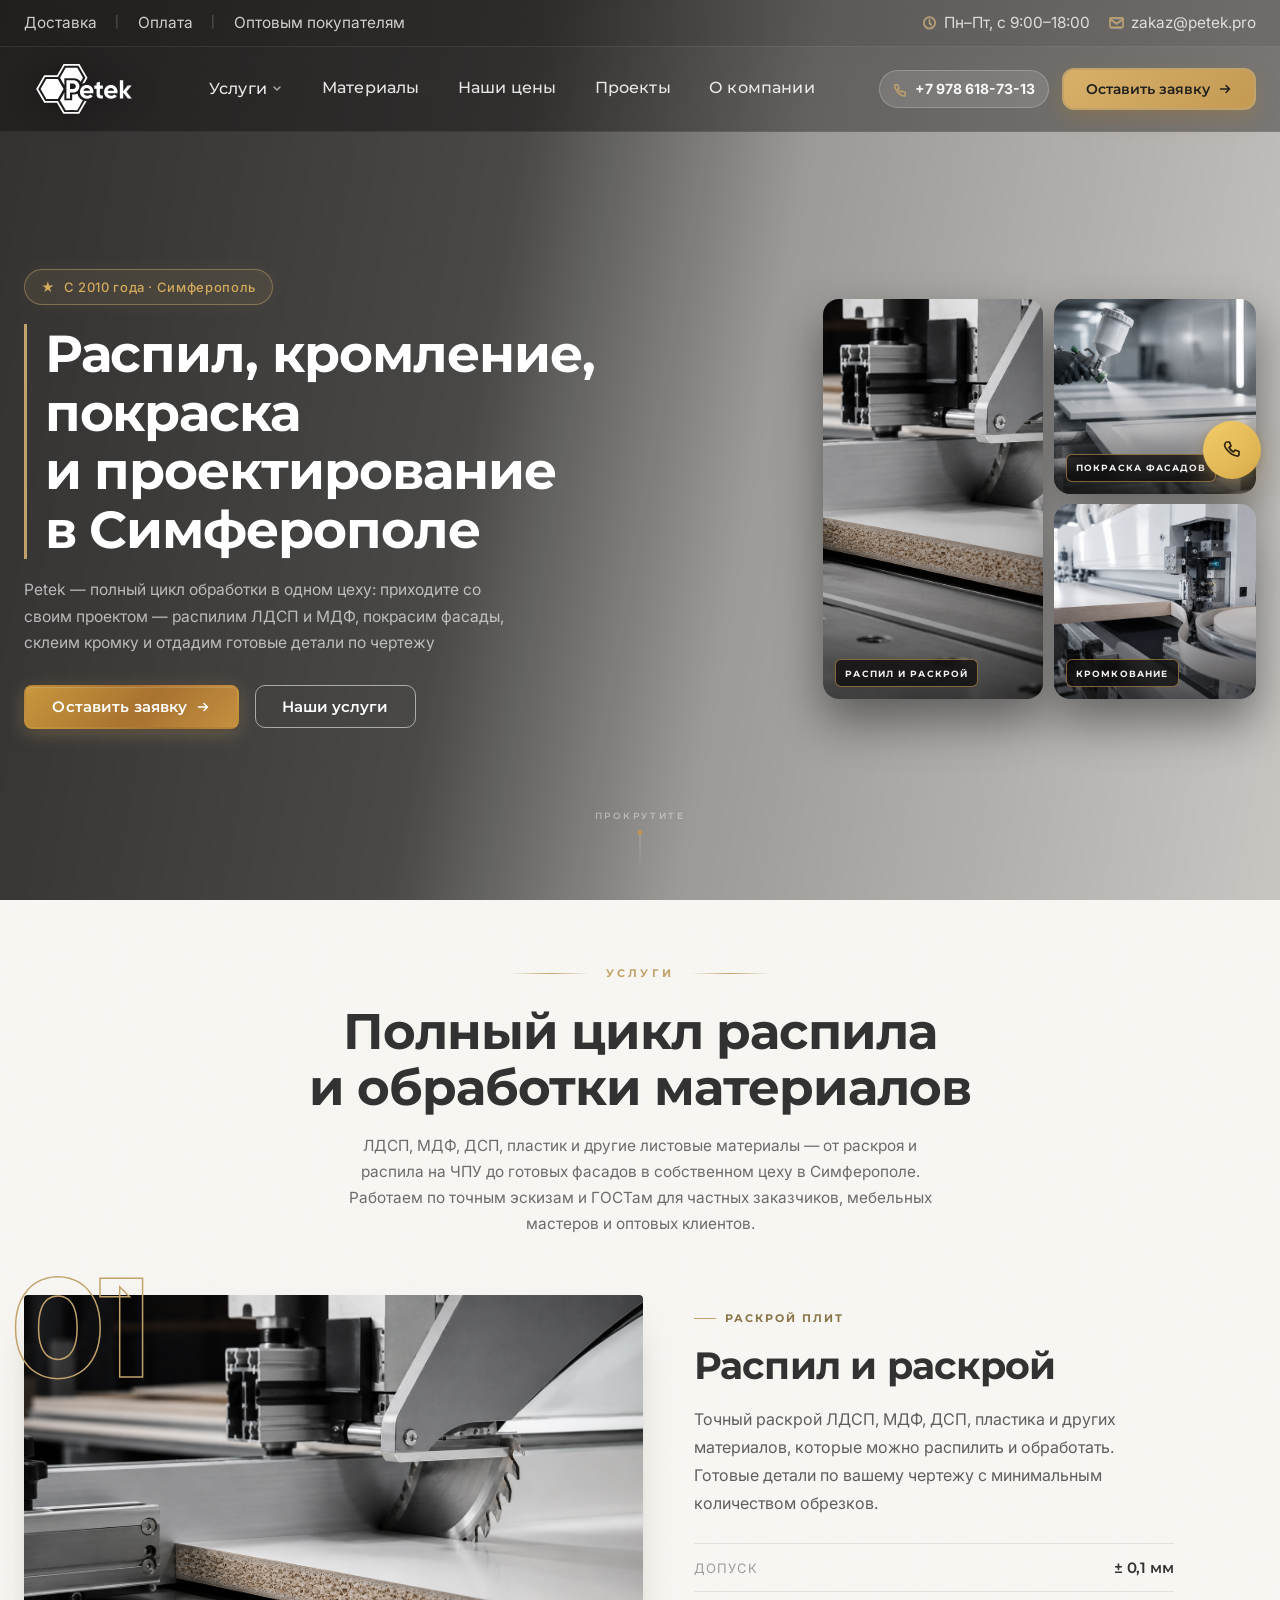
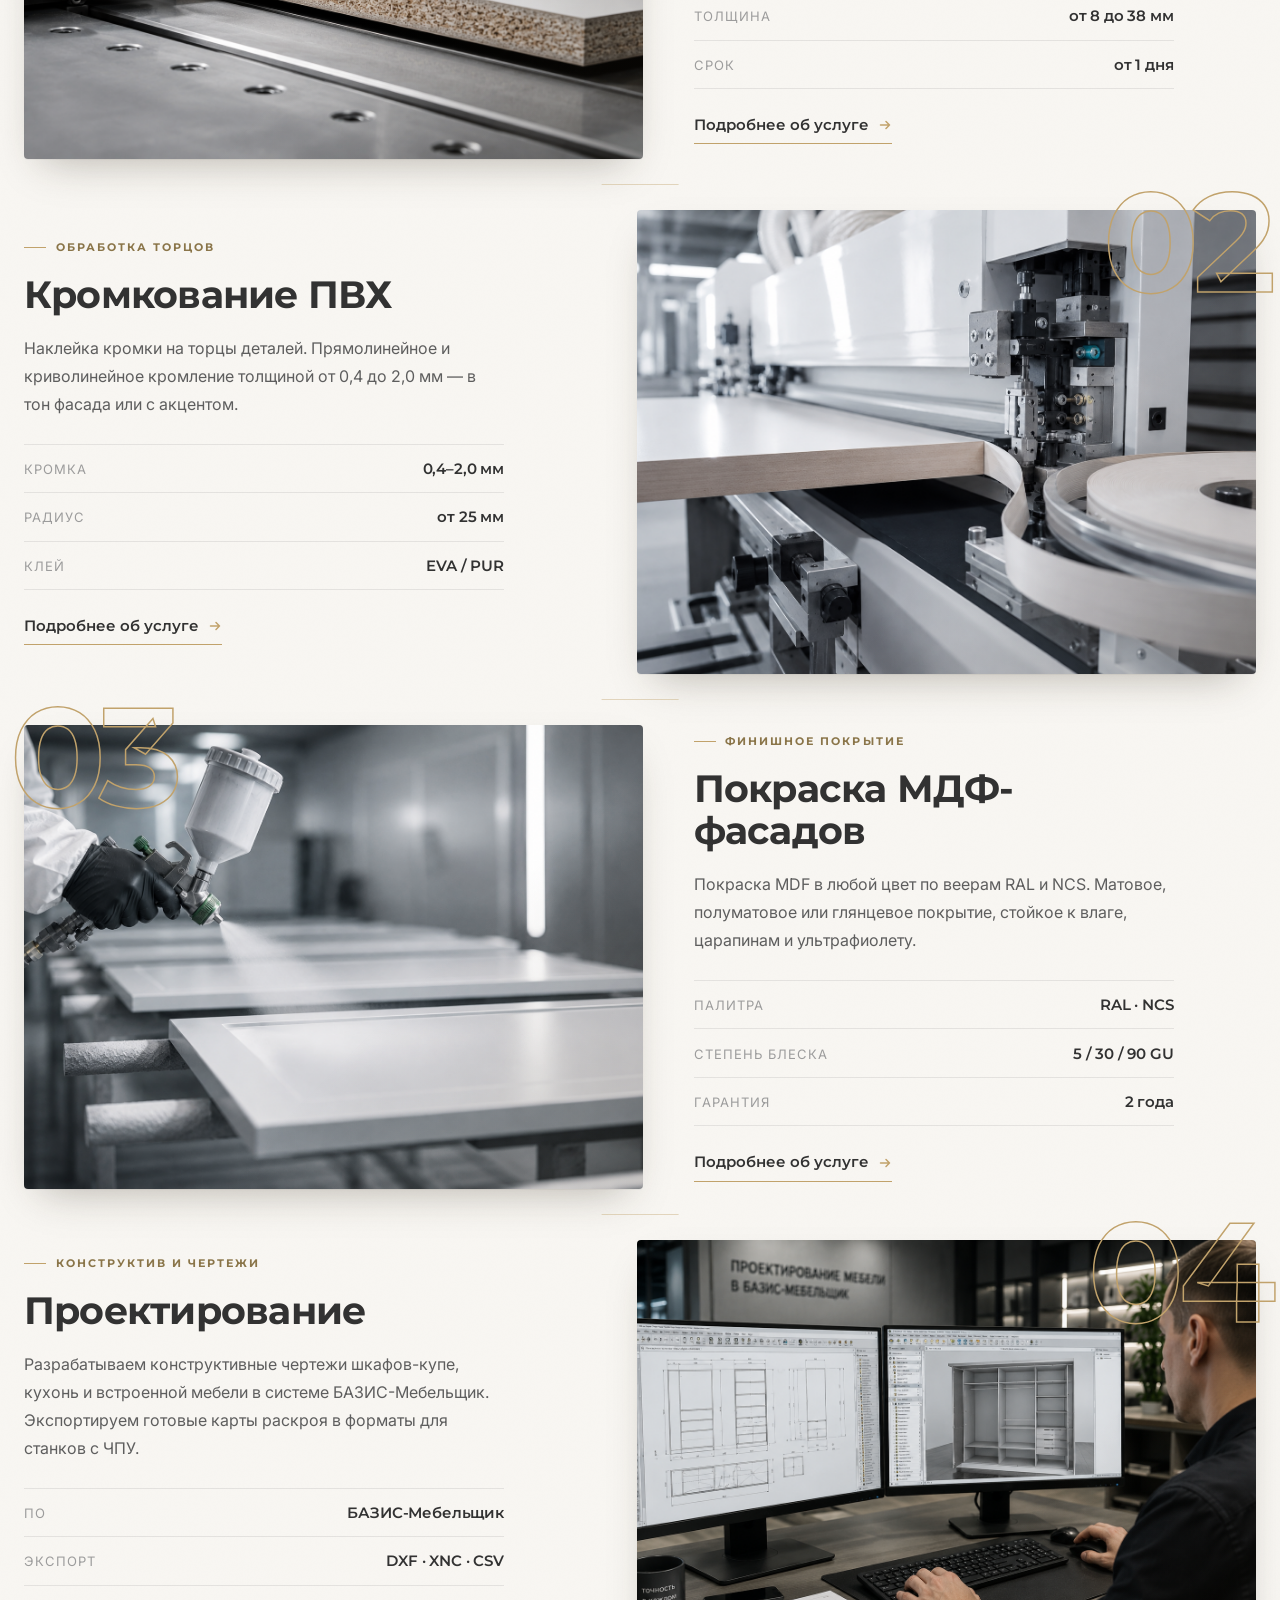
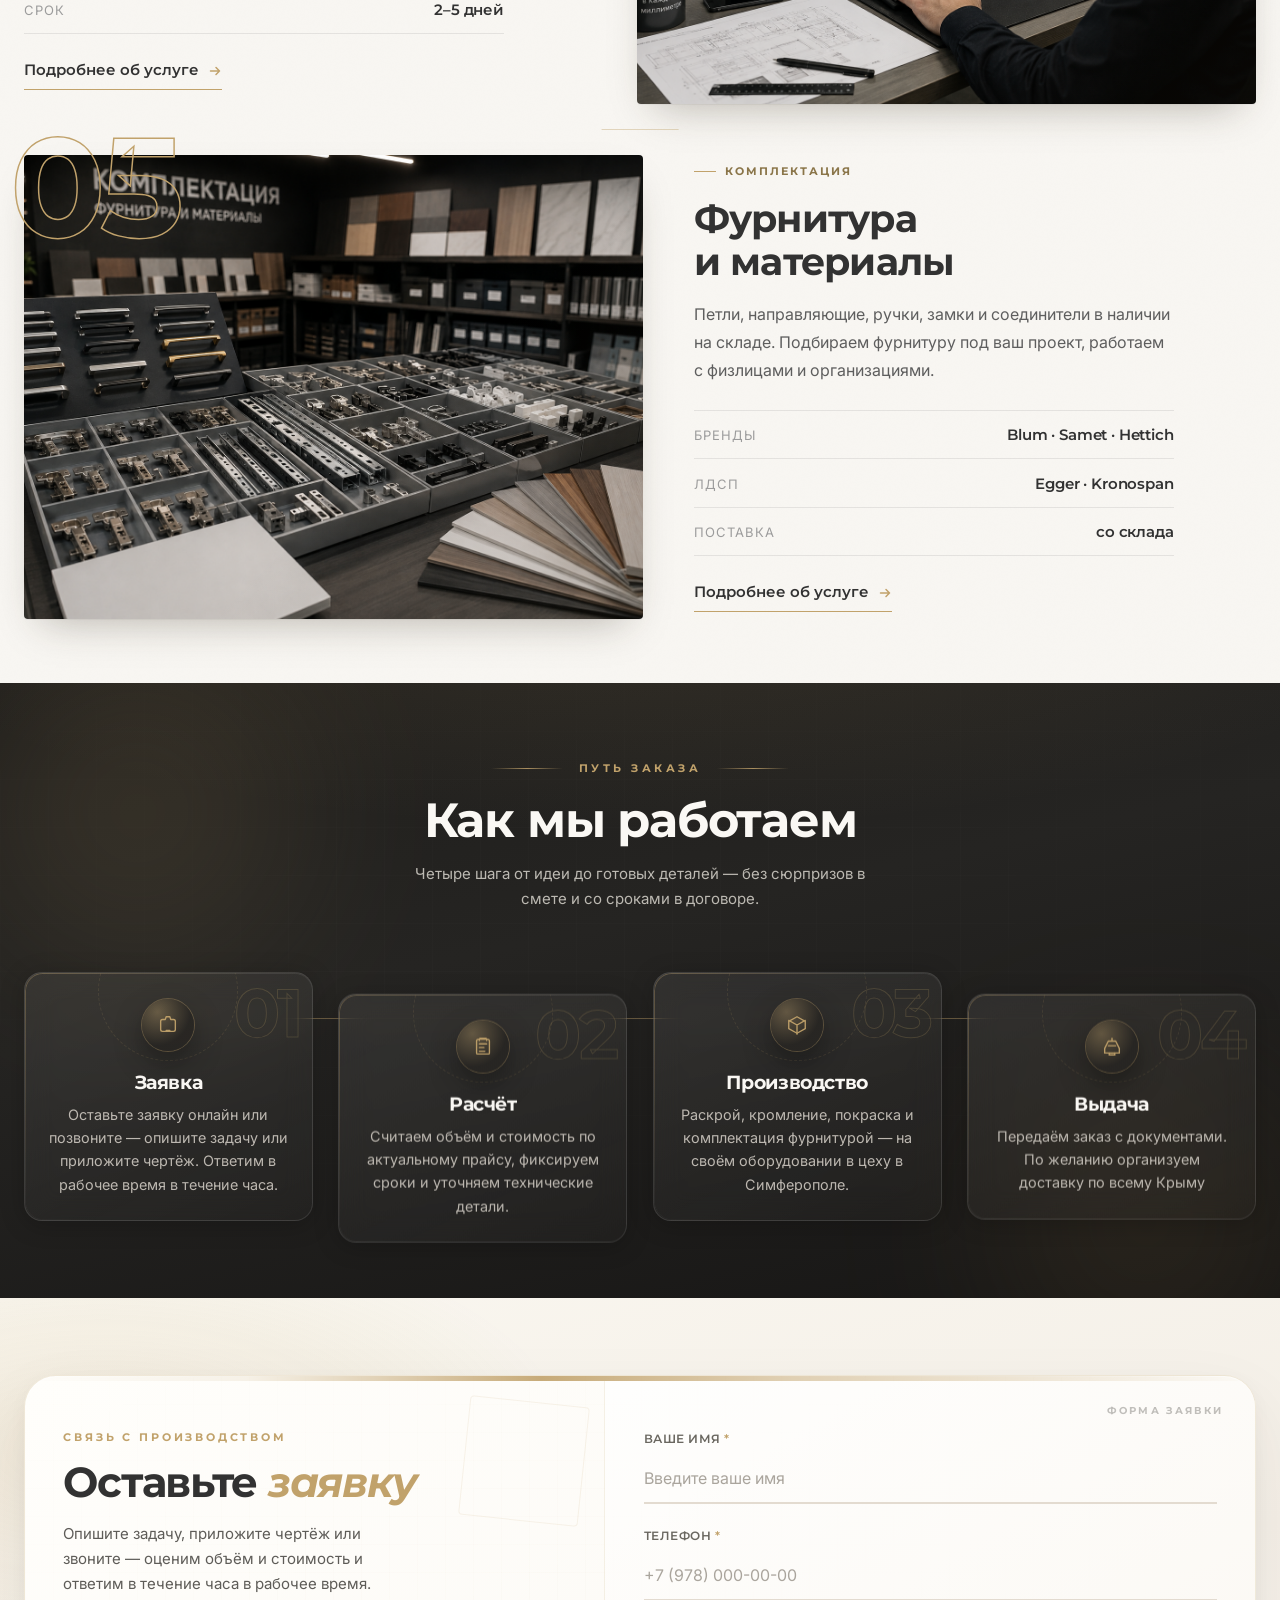
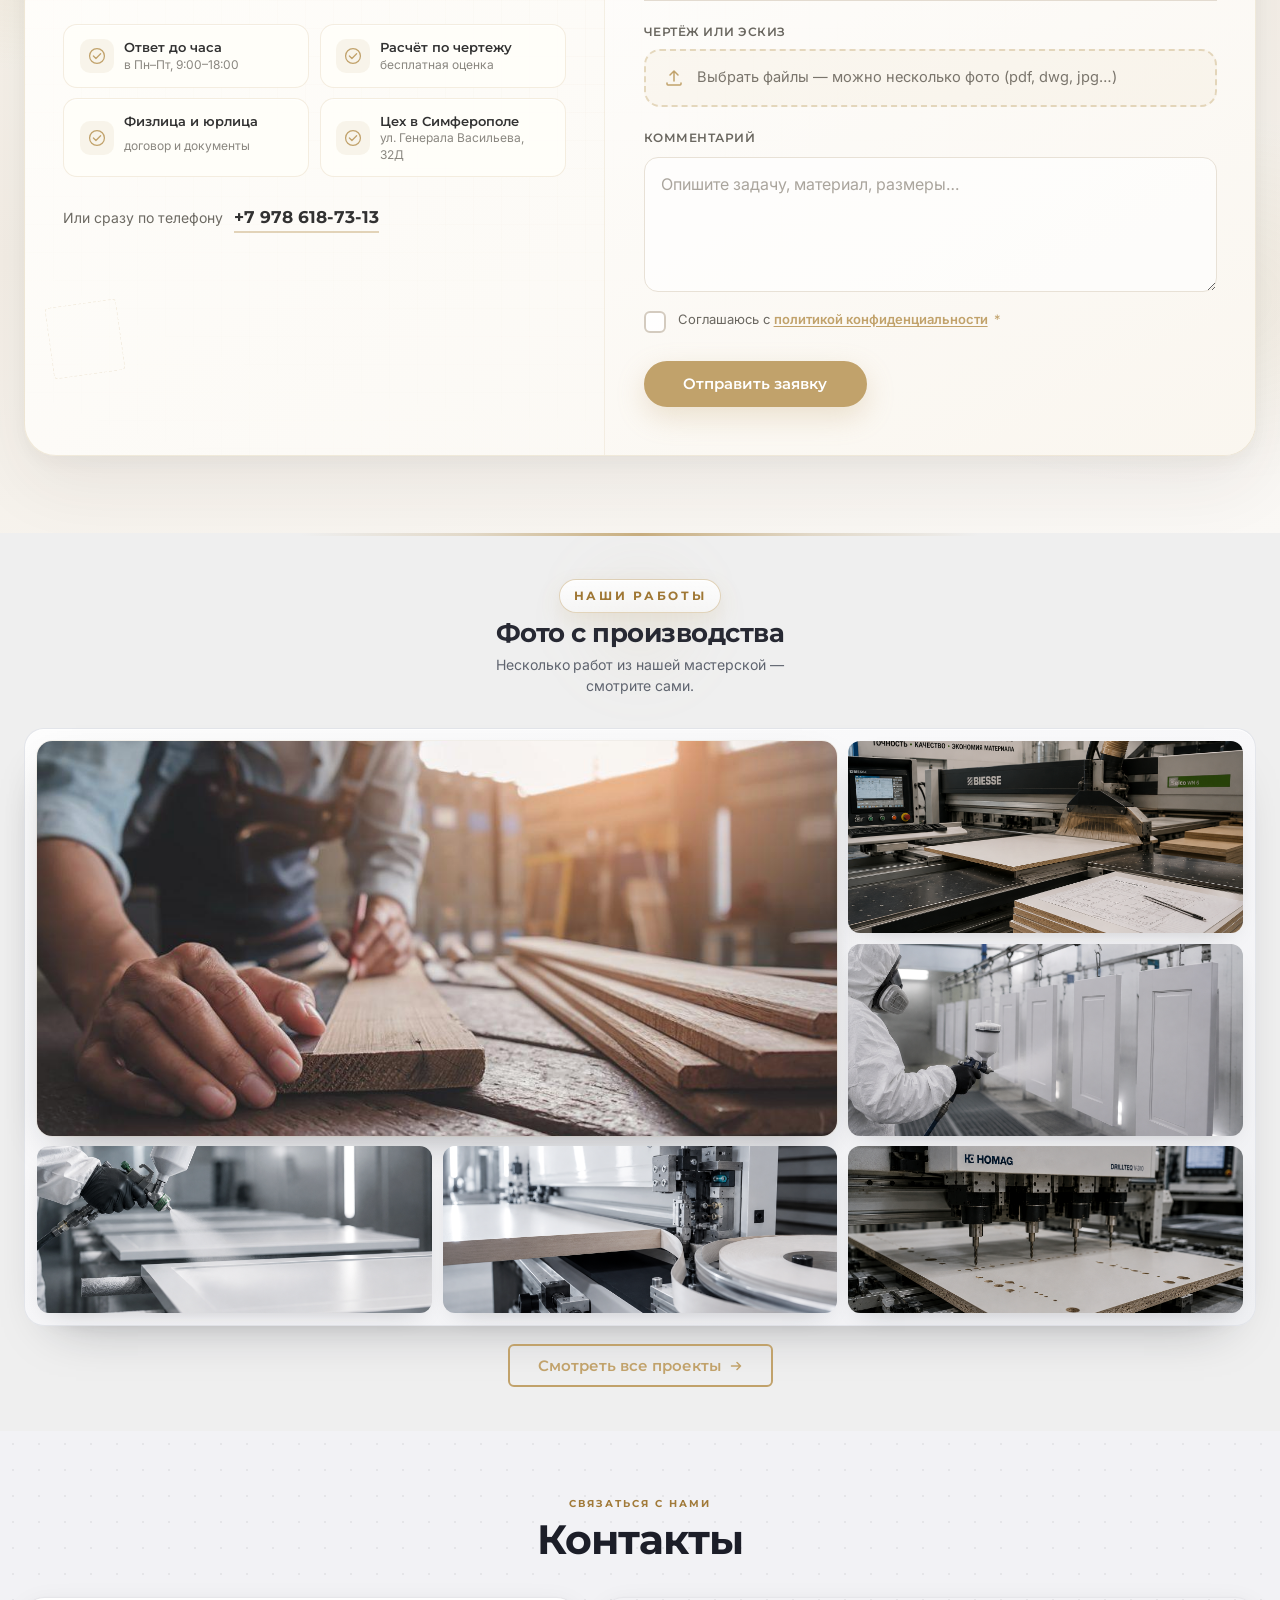
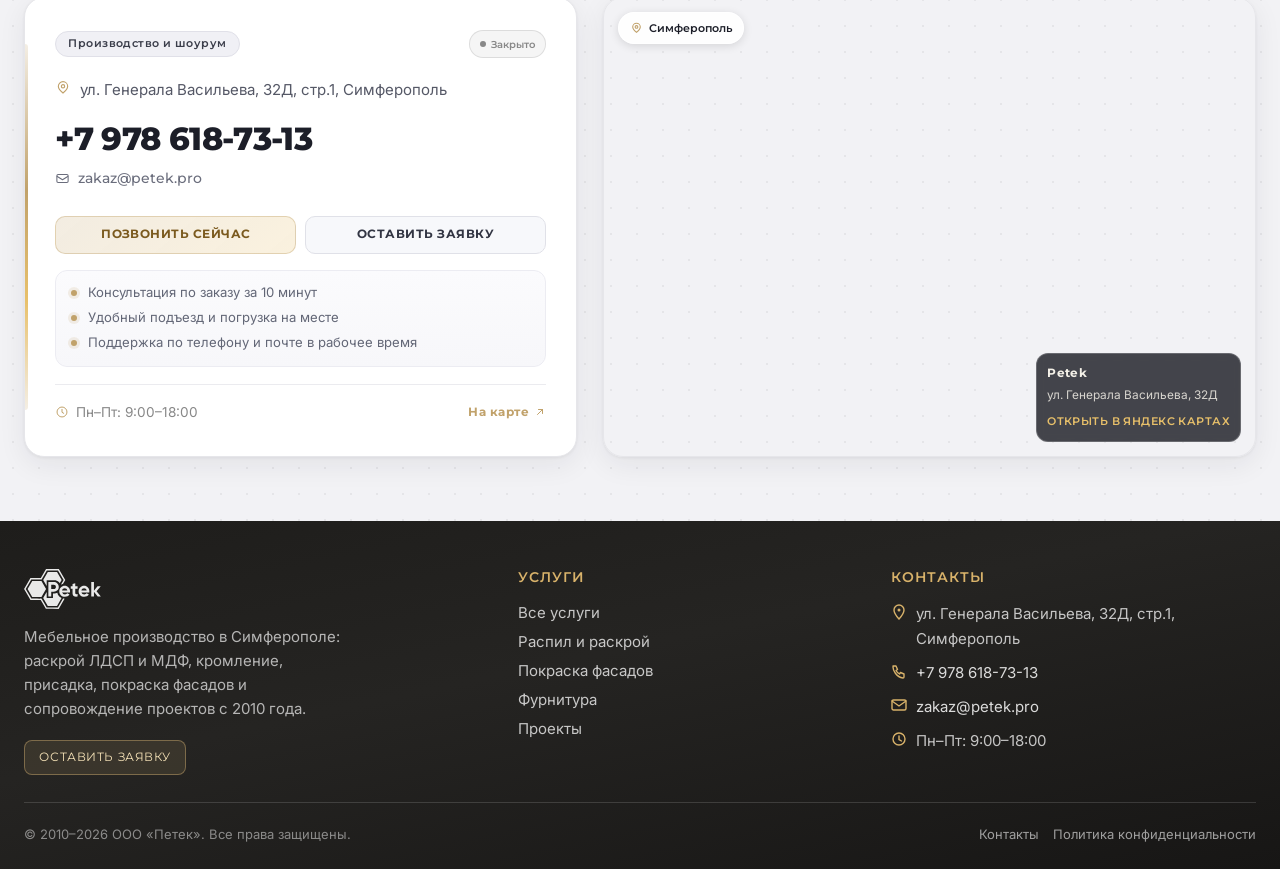
==== commit 3ad64cd8: "Update navigation links and footer references across multiple pages for consistency - Changed "Доста" ====
--- a/index.html
+++ b/index.html
@@ -109,11 +109,11 @@
     <div class="header-util">
       <div class="container header-util__inner">
         <div class="header-util__group">
-          <a href="contacts.html" class="header-util__item header-util__item--link">Доставка</a>
+          <a href="dostavka.html" class="header-util__item header-util__item--link">Доставка</a>
           <span class="header-util__sep" aria-hidden="true">|</span>
-          <a href="prices.html" class="header-util__item header-util__item--link">Оплата</a>
+          <a href="payment.html" class="header-util__item header-util__item--link">Оплата</a>
           <span class="header-util__sep" aria-hidden="true">|</span>
-          <a href="contacts.html" class="header-util__item header-util__item--link">Оптовым покупателям</a>
+          <a href="wholesale.html" class="header-util__item header-util__item--link">Оптовым покупателям</a>
         </div>
         <div class="header-util__group">
           <span class="header-util__item">
@@ -788,7 +788,7 @@
         <p class="site-footer__copy">&copy; 2010–2026 ООО «Петек». Все права защищены.</p>
         <div class="site-footer__legal">
           <a href="#contacts-show">Контакты</a>
-          <a href="#">Политика конфиденциальности</a>
+          <a href="privacy.html">Политика конфиденциальности</a>
         </div>
       </div>
     </div>
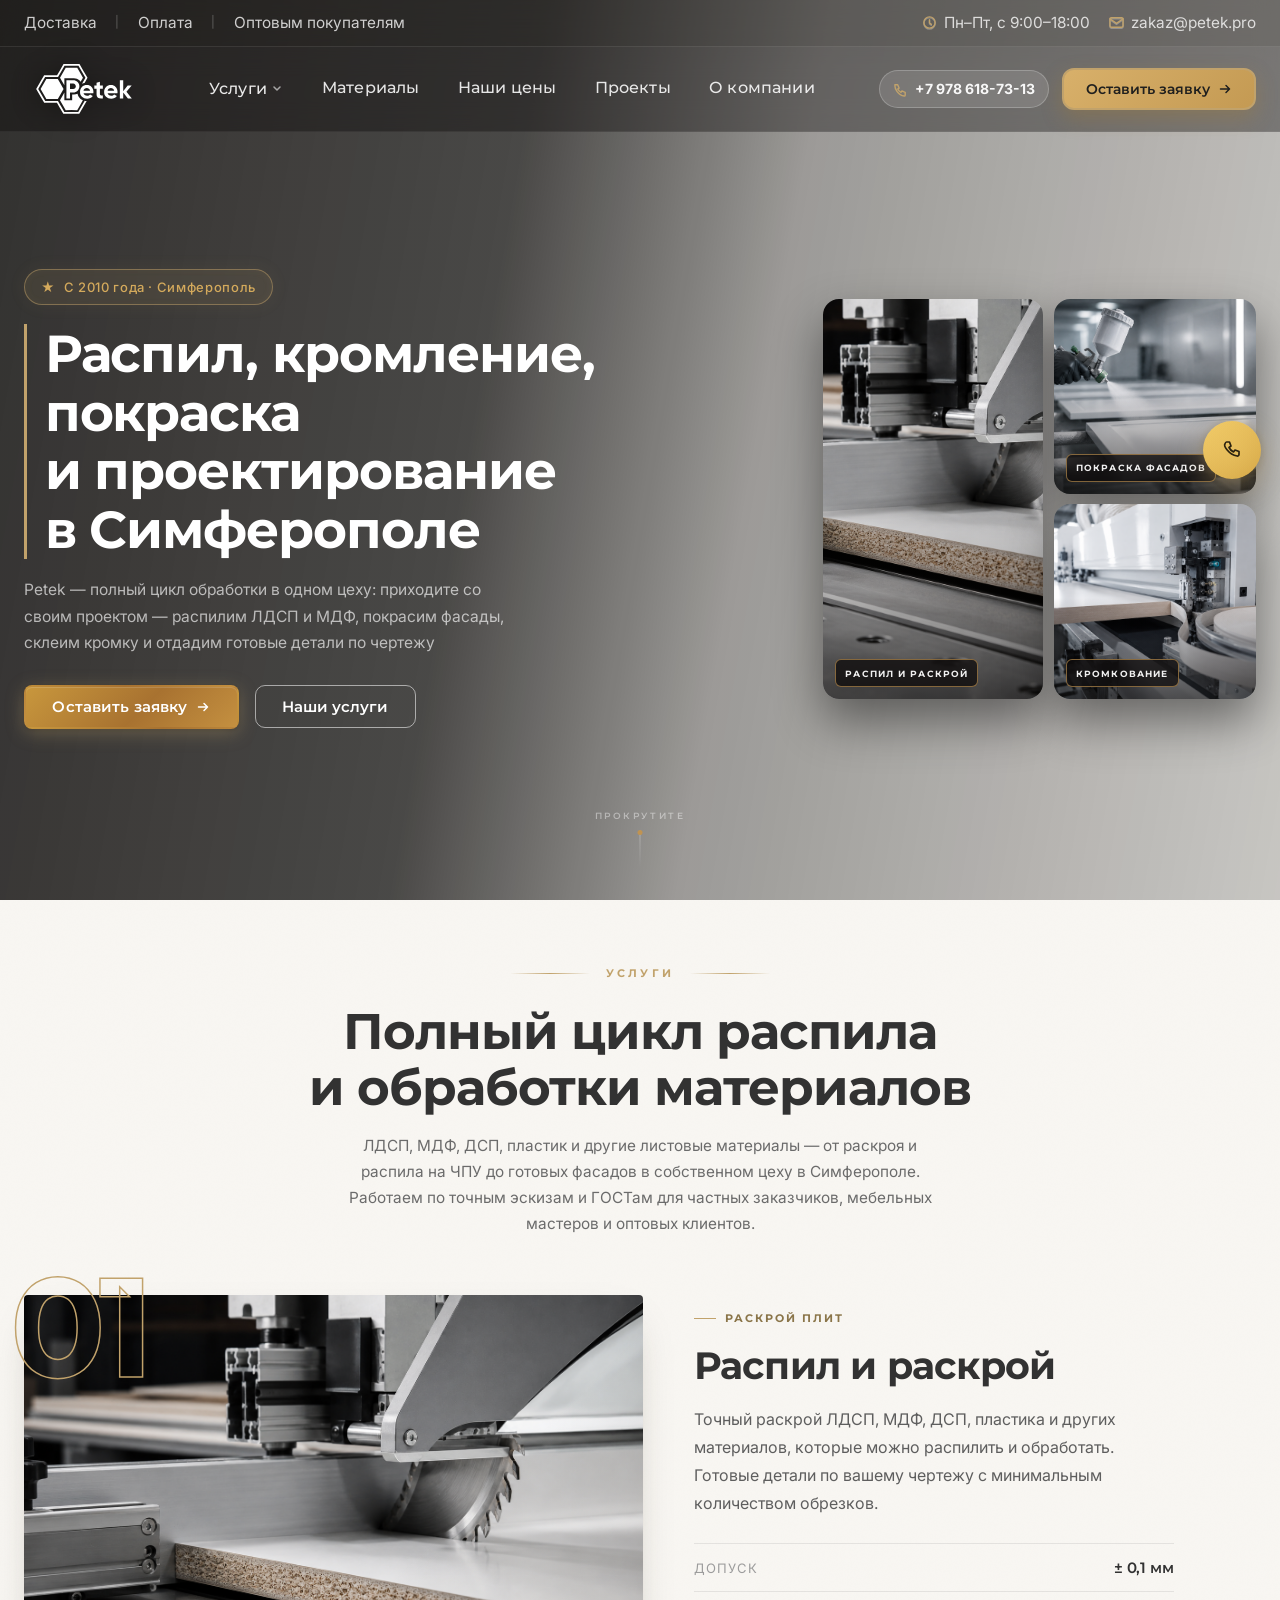
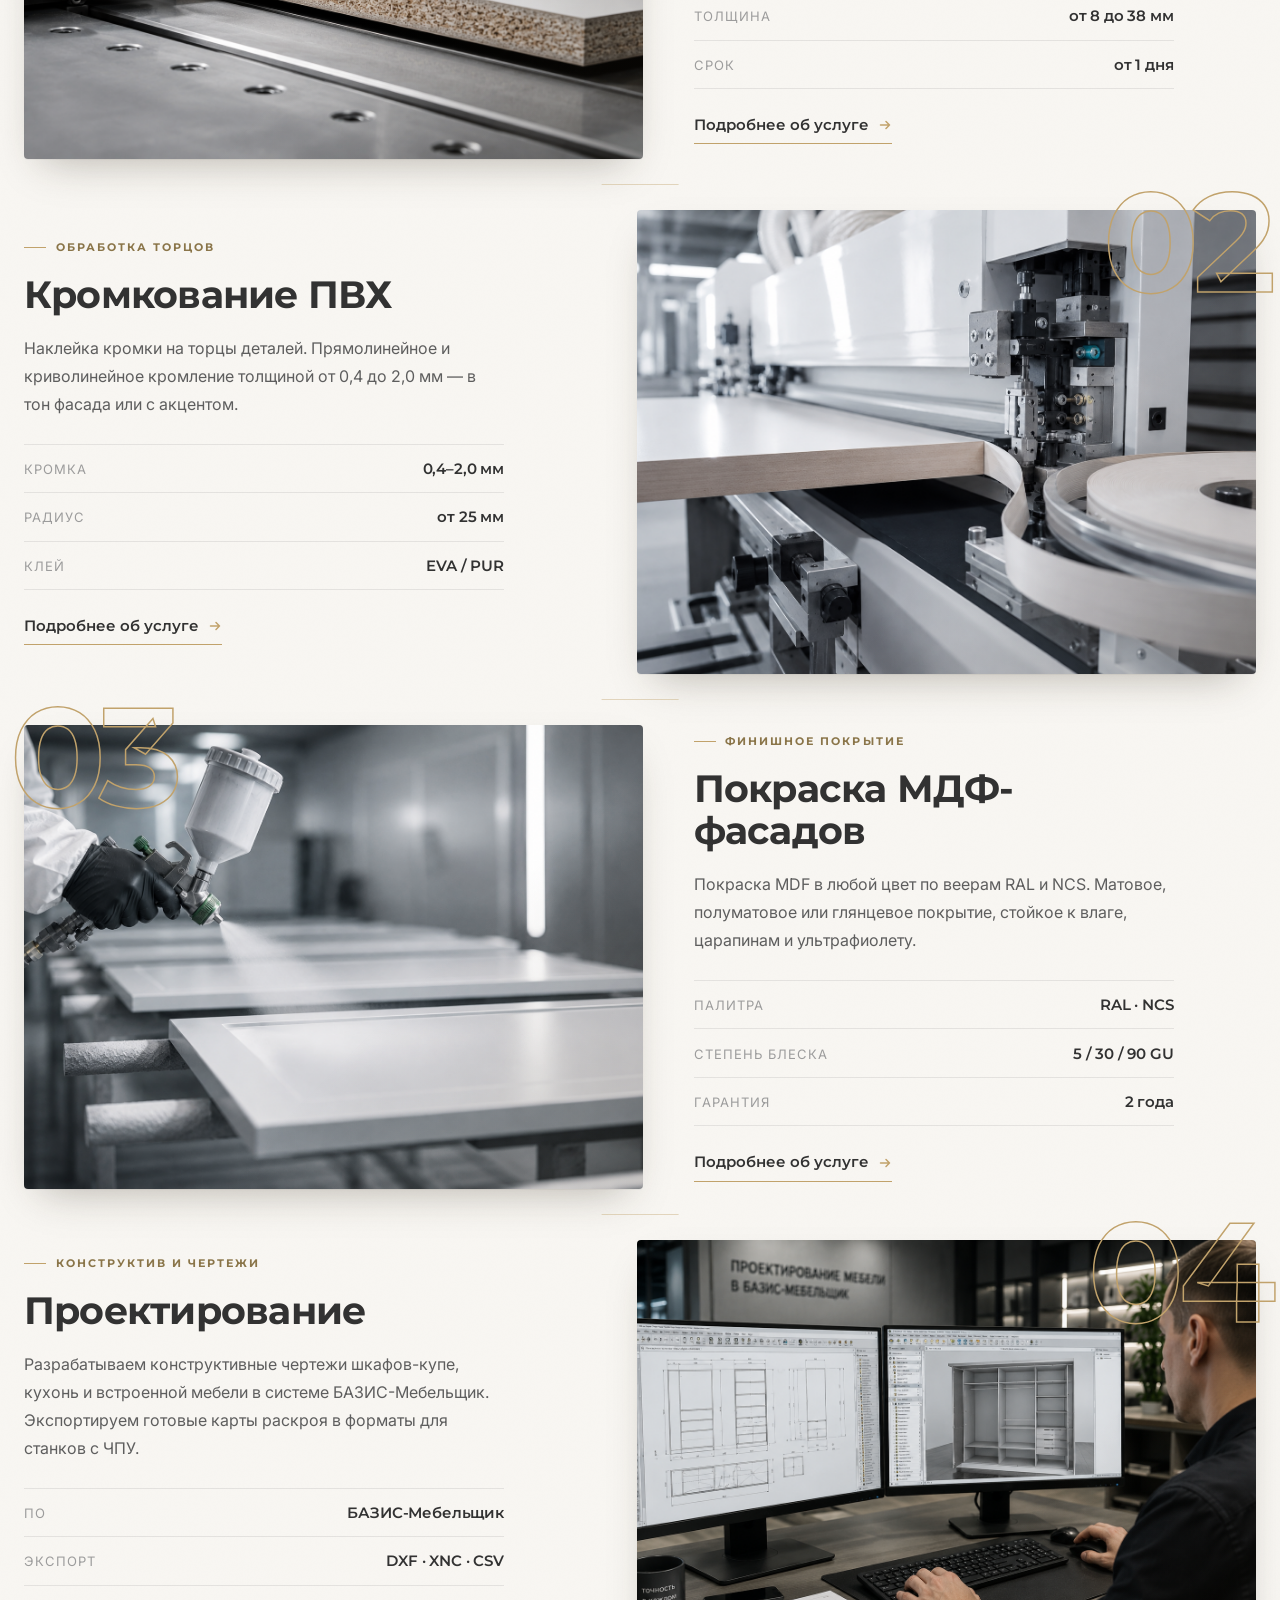
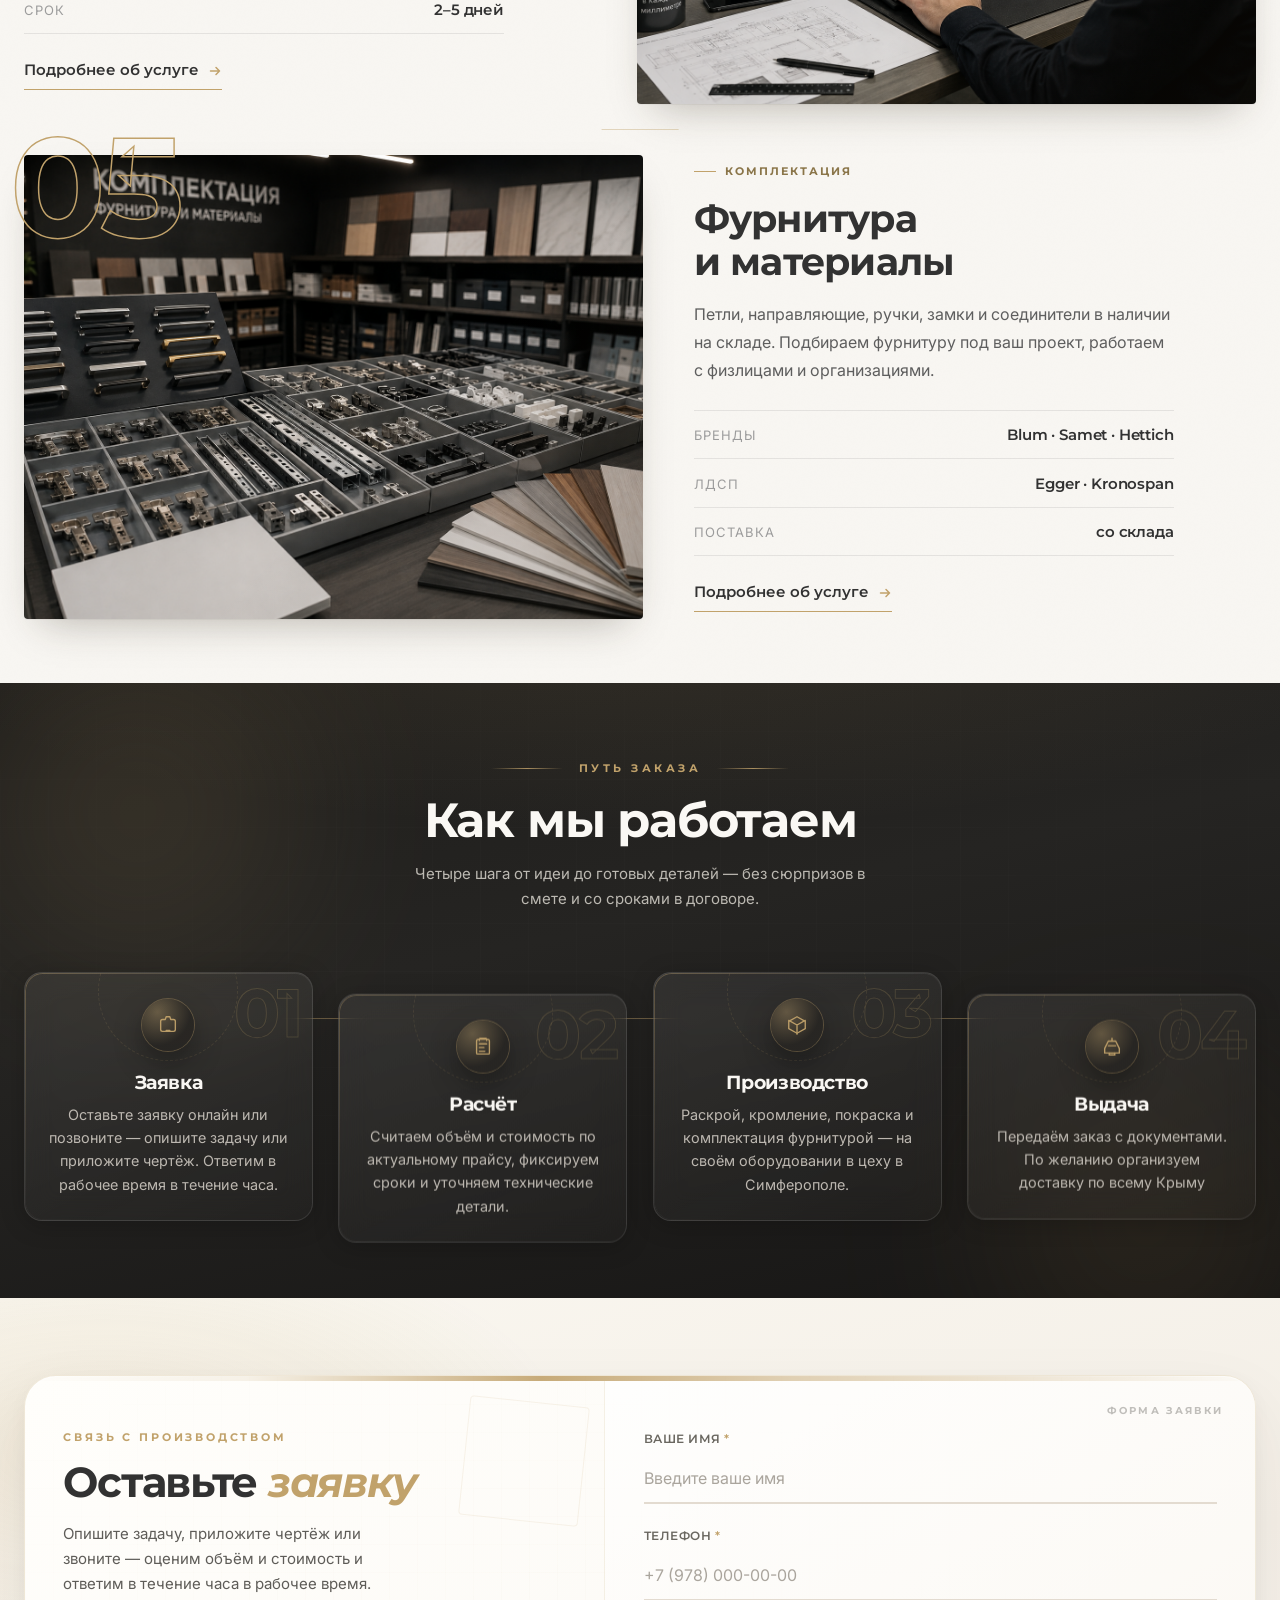
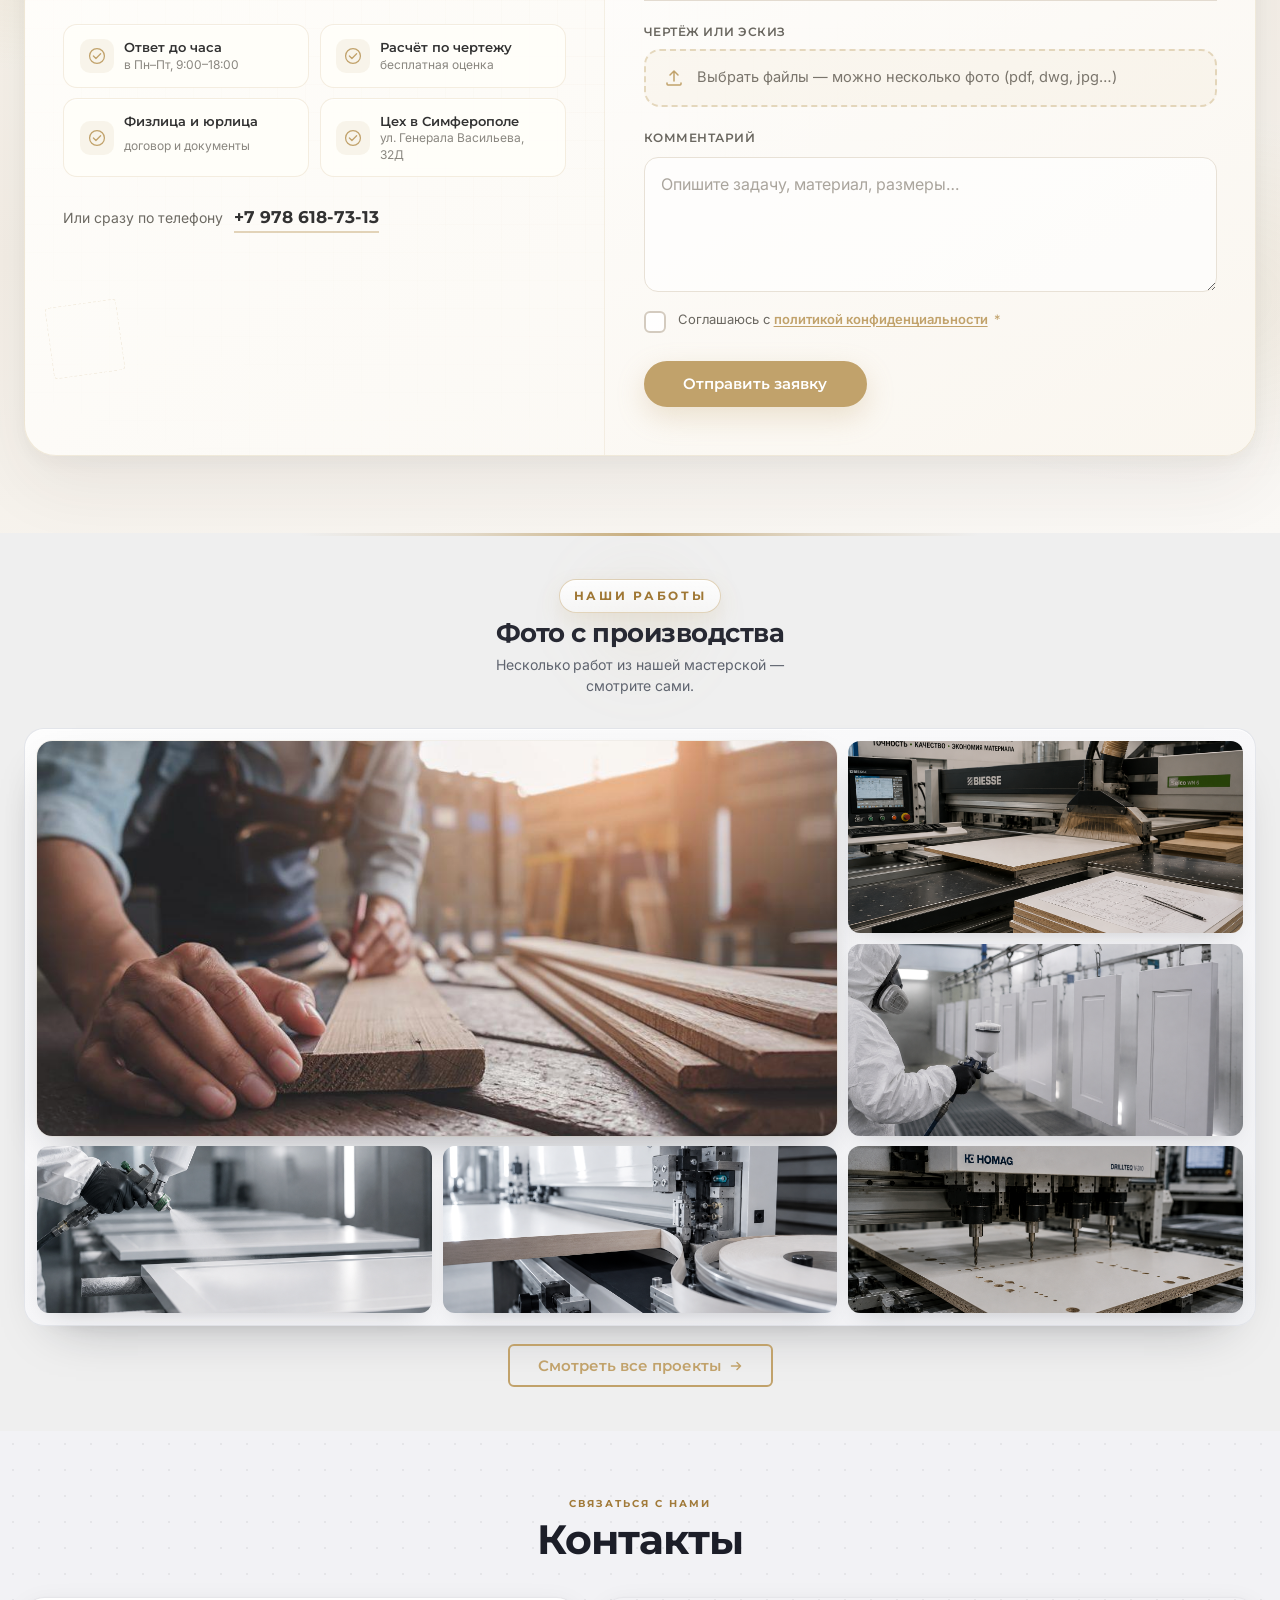
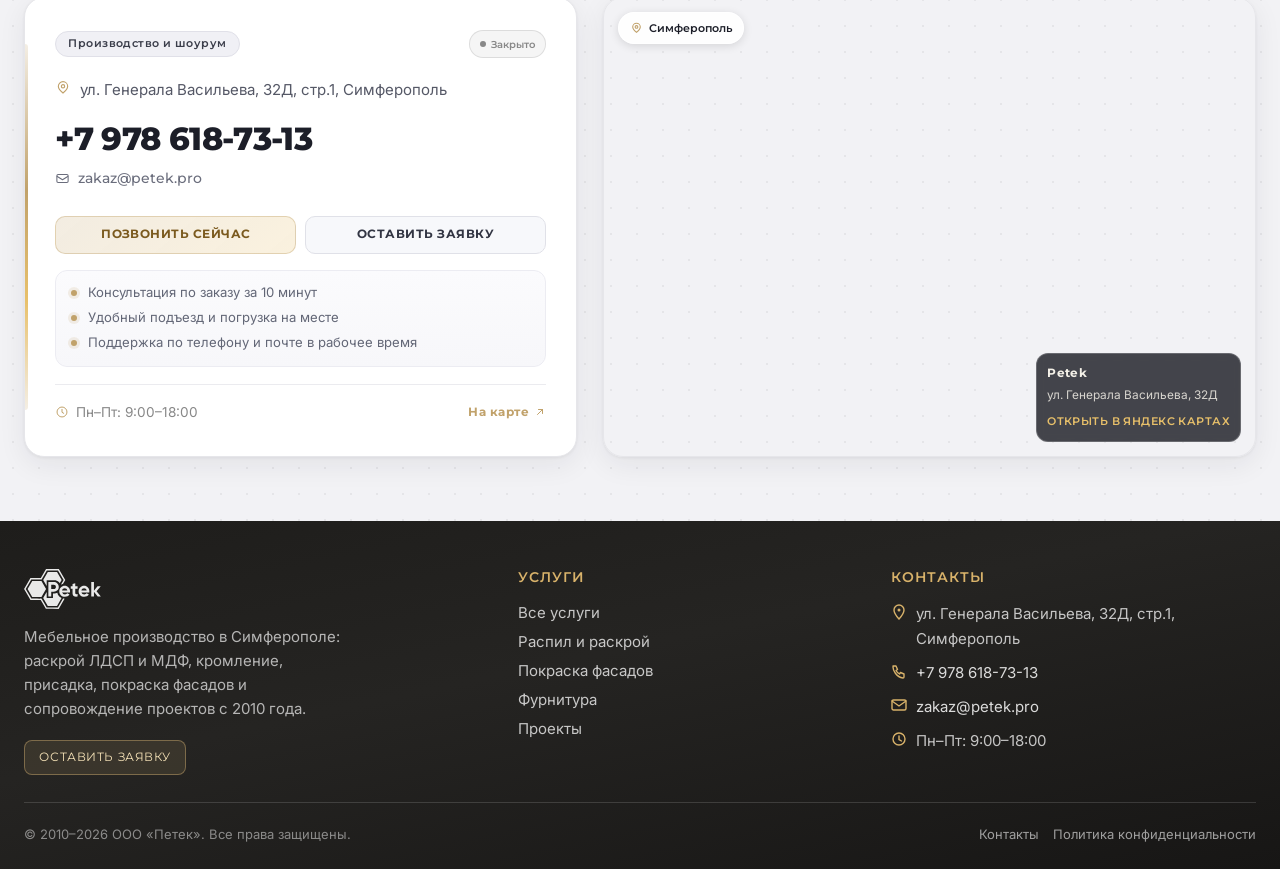
==== commit d275fea5: "Enhance footer and modal content for improved user interaction and clarity - Updated footer links fo" ====
--- a/index.html
+++ b/index.html
@@ -217,9 +217,9 @@
         </p>
 
         <div class="top-hero__cta top-hero--anim" style="--delay:.38s">
-          <a href="#order" class="btn btn-primary" data-open-quick-modal="true">
+          <a href="#order" class="btn btn-primary header-cta" data-open-quick-modal="true">
             Оставить заявку
-            <svg width="14" height="14" viewBox="0 0 14 14" fill="none" aria-hidden="true"><path d="M2.5 7h9M8 3.5l3.5 3.5L8 10.5" stroke="currentColor" stroke-width="1.5" stroke-linecap="round" stroke-linejoin="round"/></svg>
+            <svg class="header-cta__arrow" width="14" height="14" viewBox="0 0 14 14" fill="none" aria-hidden="true"><path d="M2.5 7h9M8 3.5l3.5 3.5L8 10.5" stroke="currentColor" stroke-width="1.5" stroke-linecap="round" stroke-linejoin="round"/></svg>
           </a>
           <a href="#services" class="btn btn-outline top-hero__btn-outline">Наши услуги</a>
         </div>
